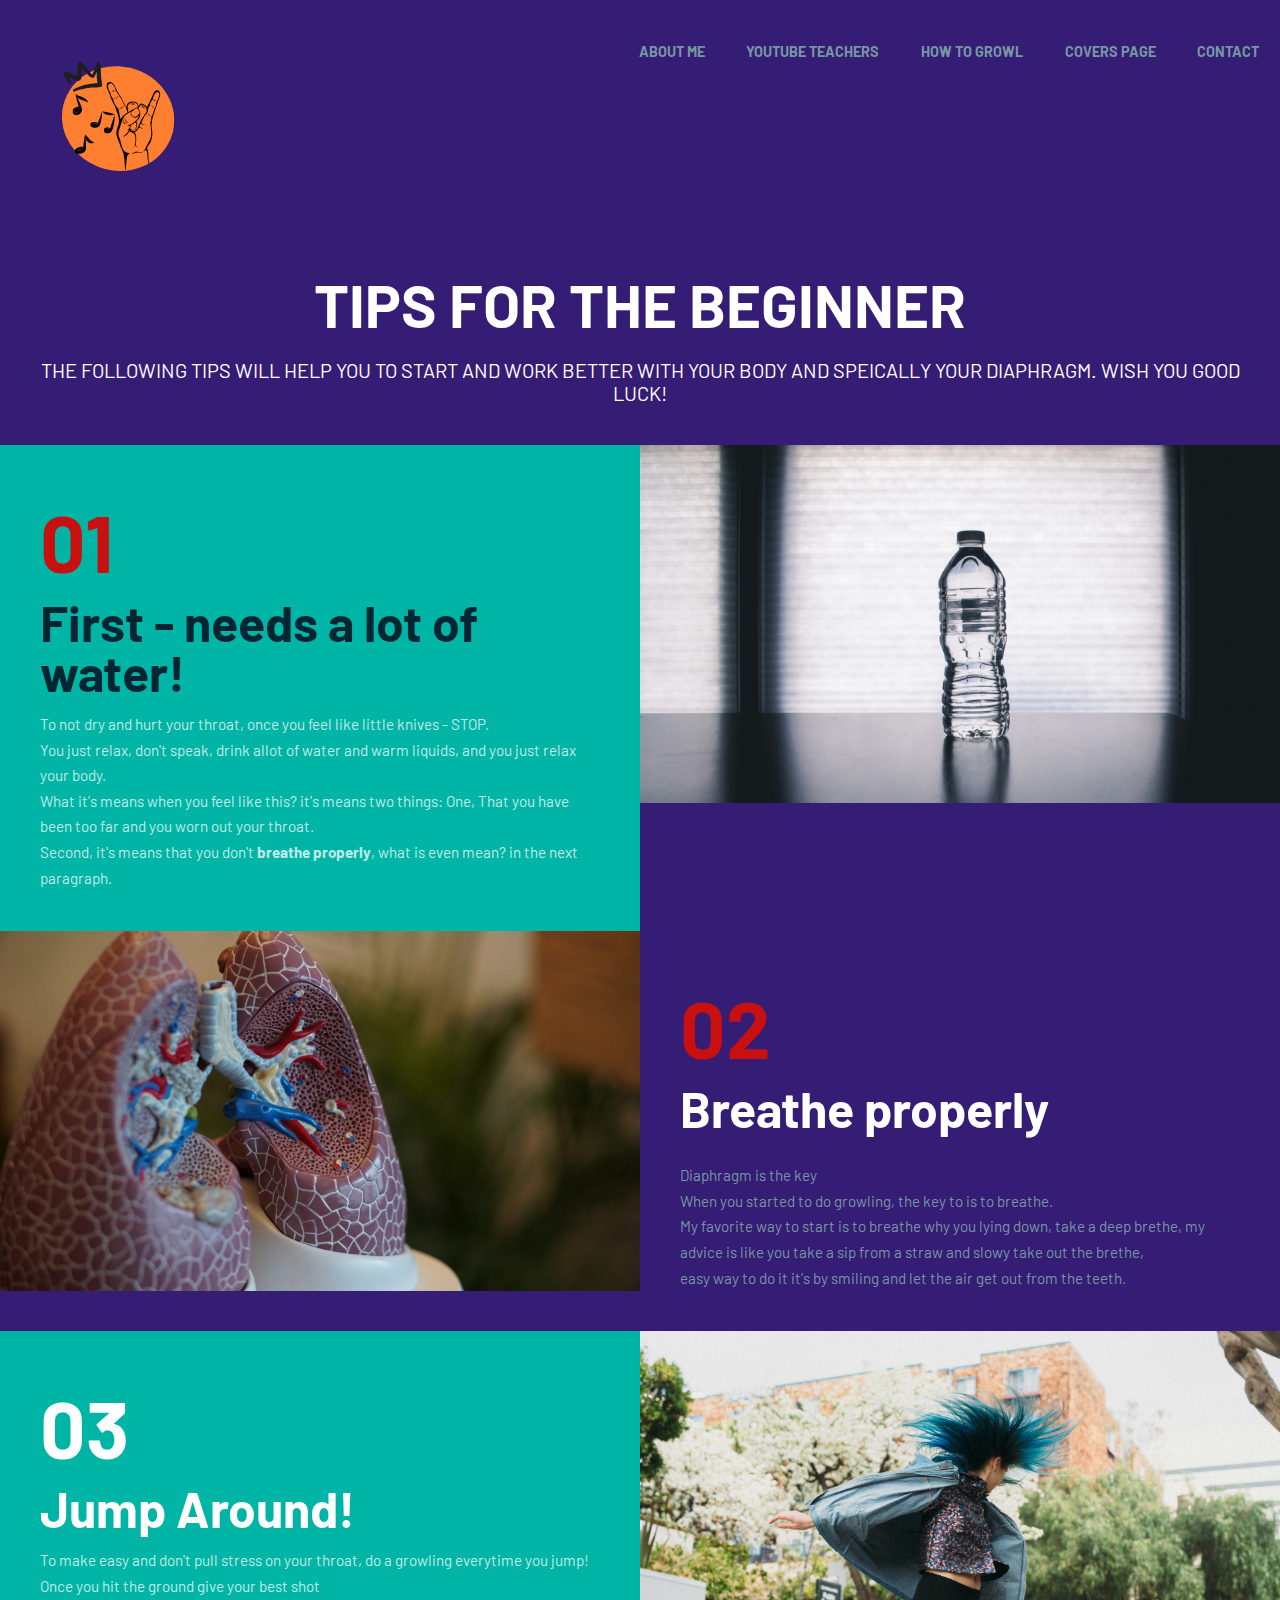
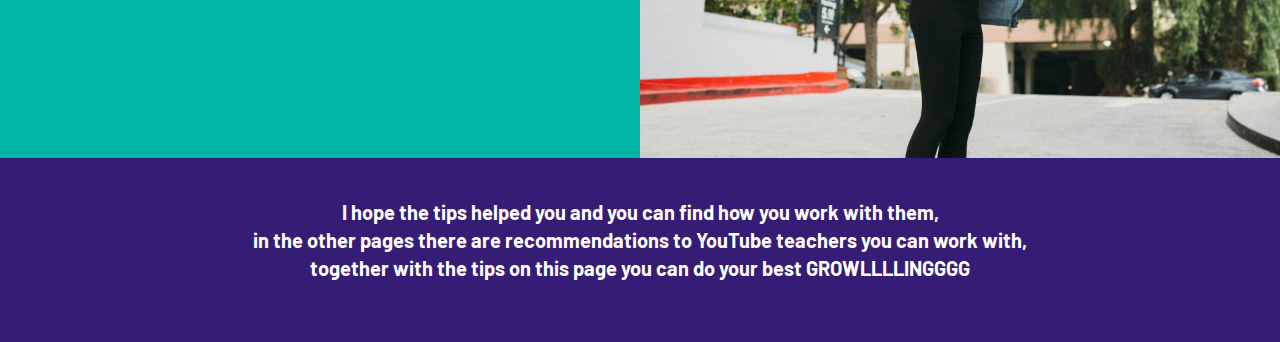
==== howtogrowl.html @ 98d6cb98 "Add files via upload" ====
<!DOCTYPE html>
<html lang="en-US">
   <head>
      <meta charset="UTF-8">
      <meta name="viewport" content="width=device-width, initial-scale=1.0" />
      <link rel="icon" type="image/x-icon" href="img/metalogo.ico">
	  <title>How to Growl</title>
      <link rel="stylesheet" href="css/components.css">
      <link rel="stylesheet" href="css/icons.css">
      <link rel="stylesheet" href="css/responsee.css">
      <link rel="stylesheet" href="owl-carousel/owl.carousel.css">
      <link rel="stylesheet" href="owl-carousel/owl.theme.css">
      <!-- CUSTOM STYLE -->      
      <link rel="stylesheet" href="css/template-style.css">
      <link href="https://fonts.googleapis.com/css?family=Barlow:100,300,400,700,800&amp;subset=latin-ext" rel="stylesheet">  
      <script type="text/javascript" src="js/jquery-1.8.3.min.js"></script>
      <script type="text/javascript" src="js/jquery-ui.min.js"></script>    
   </head>

   <!--
    You can change the color scheme of the page. Just change the class of the <body> tag. 
    You can use this class: "primary-color-white", "primary-color-red", "primary-color-orange", "primary-color-blue", "primary-color-aqua", "primary-color-dark" 
    -->
    
    <!--
    Each element is able to have its own background or text color. Just change the class of the element.  
    You can use this class: 
    "background-white", "background-red", "background-orange", "background-blue", "background-aqua", "background-primary" 
    "text-white", "text-red", "text-orange", "text-blue", "text-aqua", "text-primary"
    -->

   <body class="size-1520 primary-color-red background-dark">
      <!-- HEADER -->
      <header class="grid">
        <!-- Top Navigation -->
        <nav class="s-12 grid background-none background-primary-hightlight">
           <!-- logo -->
           <a href="index.html" class="m-12 l-3 padding-2x logo">
              <img src="img/metalogo.svg">
           </a>
           <div class="top-nav s-12 l-9"> 
              <ul class="top-ul right chevron">
                <li><a href="index.html">About Me</a></li>
                <li><a href="youtubeteacher.html">YouTube teachers</a></li>
                <li><a href="howtogrowl.html">How to growl</a></li>
                <li><a href="covers-page.html">Covers Page</a></li>
                <li><a href="contact.html">Contact</a></li>
              </ul>
           </div>
        </nav>
      </header>
      
      <!-- MAIN -->
      <main role="main">
        <!-- TOP SECTION -->
        <header class="grid">
        	<div class="s-12 padding-2x">
            <h1 class="text-strong text-white text-center center text-size-60 text-uppercase margin-bottom-20">Tips for the beginner</h1>
            <p class="text-size-20 text-white text-center center text-uppercase">The following tips will help you to start and work better with your body and speically your diaphragm. Wish you good luck!</p>
          </div>
        </header>
  
        
        <!-- SECTION 1 -->
        <section class="grid">
          <div class="m-12 l-6 padding-2x background-aqua">
            <p class="text-strong text-size-80 text-red">01</p>
            
            <h2 class="text-size-50 text-line-height-1 text-dark"><b>First - needs a lot of water!</b></h2>
            
            <p>To not dry and hurt your throat, once you feel like little knives - STOP. <br>
			You just relax, don't speak, drink allot of water and warm liquids, and you just relax your body.<br>
			What it's means when you feel like this? it's means two things: One, That you have been too far and you worn out your throat. <br>
			Second, it's means that you don't <a href="#breathe"><b>breathe properly</b></a>, what is even mean? in the next paragraph.</p>
            <p> </p>
          </div>
          
          <!-- Image-->
          <img class="m-12 l-6" src="img/water.jpg">
        </section>
        
        <!-- SECTION 2 -->
        <section class="grid">
          <!-- Image-->
          <img class="m-12 l-6" src="img/brethe.jpg">
          
          <div class="m-12 l-6 padding-2x background-dark">
            <p class="text-strong text-size-80 text-red">02</p>
            
            <h2 class="text-size-50 text-line-height-1 margin-bottom-30 text-white" id="breathe"><b>Breathe properly</b></h2>

            <p>Diaphragm is the key</p>
            <p>When you started to do growling, the key to is to breathe.<br>
			My favorite way to start is to breathe why you lying down, take a deep brethe, my advice is like you take a sip from a straw and slowy take out the brethe,<br>
			easy way to do it it's by smiling and let the air get out from the teeth.</p>
          </div>
        </section> 
        
        <!-- SECTION 3 -->
        <section class="grid">
          <div class="m-12 l-6 padding-2x background-aqua">
            <p class="text-strong text-size-80 text-white">03</p>
            
            <h2 class="text-size-50 text-line-height-1 text-white"><b>Jump Around!</b></h2>
            
           
            <p>To make easy and don't pull stress on your throat, do a growling everytime you jump! Once you hit the ground give your best shot</p>
          </div>
          
          <!-- Image-->
          <img class="m-12 l-6" src="img/jumparound.jpg">
        </section> 
		
		
		 
		<div class="s-12 padding-2x">
          
            <p class="text-size-20 text-white text-center "><b>I hope the tips helped you and you can find how you work with them, <br>
			in the other pages there are recommendations to YouTube teachers you can work with,<br> together with the tips on this page you can do your best GROWLLLLINGGGG </b> </p>
        
   
      
       
      <!-- FOOTER -->
      <footer class="grid">
        <!-- Footer - top -->
        <!-- Image-->
        <div class="s-12 l-3 m-row-3 margin-bottom background-image" style="background-image:url(img/img-04.jpg)"></div>
        
      
   </body>
</html>
---- css/components.css ----
/*
 * Components CSS - v6 - 2016-07-08
 * https://www.myresponsee.com
 * Copyright 2019, Vision Design - graphic zoo
 * Free to use under the MIT license.
*/
/* Tabs */
.tab-item {
  background: none repeat scroll 0 0 #fff;
  display: none;
  padding: 1.25rem 0;
}
.tab-item.tab-active {
  display: block;
}
.tab-content > .tab-label {
  display: none;
}
.tab-nav > .tab-label {
  float:left;
}
a.tab-label, a.tab-label:link, a.tab-label:visited, a.tab-label:hover {
  background: none repeat scroll 0 0 #262626;
  color: #fff;
  margin-right: 1px;
  padding: 0.625rem 1.25rem;
  transition: background 0.20s linear 0s;
  -o-transition: background 0.20s linear 0s;
  -ms-transition: background 0.20s linear 0s;
  -moz-transition: background 0.20s linear 0s;
  -webkit-transition: background 0.20s linear 0s;
}
a.tab-label:hover,a.tab-label.active-btn {
  background: none repeat scroll 0 0 #999;
}
.tab-label.active-btn {
  cursor: default;
}
.tab-content {
  text-align: left;
}
@media screen and (max-width:768px) {    
  .tab-nav > .tab-label {
    margin: 0.5px 0;
    width: 100%;
  }
}
/* Custom forms */
form.customform input, form.customform select, form.customform textarea, form.customform button {
 font-size:0.9rem;
 font-family:inherit;
 margin-bottom:1.25rem;
} 
form.customform input, form.customform select {height: 2.7rem;}
form.customform input, form.customform textarea, form.customform select { 
 background: none repeat scroll 0 0 #F5F5F5;
 transition: background 0.20s linear 0s;
 -o-transition: background 0.20s linear 0s;
 -ms-transition: background 0.20s linear 0s;
 -moz-transition: background 0.20s linear 0s;
 -webkit-transition: background 0.20s linear 0s;
}
form.customform input:hover, form.customform textarea:hover, form.customform select:hover, form.customform input:focus, form.customform textarea:focus, form.customform select:focus {background: none repeat scroll 0 0 #fff;}
form.customform input, form.customform textarea, form.customform select {
 background: none repeat scroll 0 0 #F5F5F5;
 border: 1px solid #E0E0E0;
 padding: 0.625rem;
 width: 100%;
}
form.customform input[type="file"] {
 border: 1px solid #E0E0E0;
 height: auto;
 max-height: 2.7rem;
 min-height: 2.7rem;
 padding: 0.4rem;
 width: 100%;
}
form.customform input[type="radio"], form.customform input[type="checkbox"] {
 margin-right: 0.625rem;
 width:auto;
 padding:0;
 height:auto;
}
form.customform option {padding: 0.625rem;}
form.customform select[multiple="multiple"] {height: auto;}
form.customform button {
 width: 100%;
 background: none repeat scroll 0 0 #152732;
 border: 0 none;
 color: #fff;
 height: 2.7rem;
 padding: 0.625rem;
 cursor:pointer;
 width: 100%;
 transition: background 0.20s linear 0s;
 -o-transition: background 0.20s linear 0s;
 -ms-transition: background 0.20s linear 0s;
 -moz-transition: background 0.20s linear 0s;
 -webkit-transition: background 0.20s linear 0s;
}
/* Tooltip */
a.tooltip-container,.tooltip-container {
  border-bottom:1px dotted;
  border-bottom-color: color;
  cursor: help;
  font-weight: 600;
}
a .tooltip-content,.tooltip-content {
  background: #152732 none repeat scroll 0 0;
  color: #fff!important;
  border-radius: 3px;
  display: none;
  font-size: 0.8rem;
  font-weight: normal;
  line-height: 1.3rem;
  margin-top: -1.25rem;
  max-width: 300px;
  padding: 0.625rem;
  position: absolute;
  z-index: 10;
}
.tooltip-content::after {
  border-left: 9px solid transparent;
  border-right: 9px solid transparent;
  border-top: 7px solid #152732;
  bottom: -5px;
  clear: both;
  content: "";
  height: 0;
  left: 50%;
  margin-left: -5px;
  position: absolute;
  width: 0;
}
a.tooltip-content.tooltip-bottom,.tooltip-content.tooltip-bottom {
  margin-top: 1.25rem;
}
.tooltip-content.tooltip-bottom::after {
  border-left: 9px solid transparent;
  border-right: 9px solid transparent;
  border-top: 0;
  border-bottom: 7px solid #152732;
  top: -5px;
}
/* Buttons */
.button,a.button,a.button:link,a.button:active,a.button:visited {
  background: #777 none repeat scroll 0 0;
  border: 0;
  color: #fff;
  cursor: pointer;
  display: inline-block;
  font-size: 0.85rem;
  padding: 0.825rem 1rem;
  text-align: center;
  transition: all 0.20s linear 0s;
  -o-transition: all 0.20s linear 0s;
  -ms-transition: all 0.20s linear 0s;
  -moz-transition: all 0.20s linear 0s;
  -webkit-transition: all 0.20s linear 0s;
}
.button.rounded-btn {
  border-radius: 4px;
}
.button.rounded-full-btn {
  border-radius: 100px;
}
.button:hover {box-shadow: 0 0 10px 100px rgba(255,255,255,0.15) inset;}
.button.secondary-btn,a.button.secondary-btn,a.button.secondary-btn:link,a.button.secondary-btn:active,a.button.secondary-btn:visited {
  background: #444 none repeat scroll 0 0;
}
.button.cancel-btn,a.button.cancel-btn,a.button.cancel-btn:link,a.button.cancel-btn:active,a.button.cancel-btn:visited {
  background: #dc003a none repeat scroll 0 0;
}
.button.submit-btn,a.button.submit-btn,a.button.submit-btn:link,a.button.submit-btn:active,a.button.submit-btn:visited {
  background: #b4bf04 none repeat scroll 0 0;
}
.button.reload-btn,a.button.reload-btn,a.button.reload-btn:link,a.button.reload-btn:active,a.button.reload-btn:visited {
  background: #ff9800 none repeat scroll 0 0;
}
.button.disabled-btn {
  cursor: not-allowed!important;
  opacity: 0.2;
}
.button i {
  background: rgba(0, 0, 0, 0.1) none repeat scroll 0 0;
  border-radius: 27px;
  color: #fff!important;
  display: inline-block;
  font-size: 0.8rem;
  height: 27px;
  line-height: 27px;
  margin-right: 5px;
  width: 27px;
  transition: all 0.20s linear 0s;
  -o-transition: all 0.20s linear 0s;
  -ms-transition: all 0.20s linear 0s;
  -moz-transition: all 0.20s linear 0s;
  -webkit-transition: all 0.20s linear 0s;
}
.button:hover > i {
  background: rgba(0, 0, 0, 0.06) none repeat scroll 0 0;
}
.grid .button {
    width: 100%;
}
---- css/icons.css ----
/* Icon font - MFG labs */
@font-face {
  font-family: 'mfg';
    src: url('../font/mfglabsiconset-webfont.eot');
    src: url('../font/mfglabsiconset-webfont.svg#mfg_labs_iconsetregular') format('svg'),
   		   url('../font/mfglabsiconset-webfont.eot?#iefix') format('embedded-opentype'),
         url('../font/mfglabsiconset-webfont.woff') format('woff'),
         url('../font/mfglabsiconset-webfont.ttf') format('truetype');
    font-weight: normal;
    font-style: normal;
}

.icon-cloud,
.icon-at,
.icon-plus,
.icon-minus,
.icon-arrow_up,
.icon-arrow_down,
.icon-arrow_right,
.icon-arrow_left,
.icon-chevron_down,
.icon-chevron_up,
.icon-chevron_right,
.icon-chevron_left,
.icon-reorder,
.icon-list,
.icon-reorder_square,
.icon-reorder_square_line,
.icon-coverflow,
.icon-coverflow_line,
.icon-pause,
.icon-play,
.icon-step_forward,
.icon-step_backward,
.icon-fast_forward,
.icon-fast_backward,
.icon-cloud_upload,
.icon-cloud_download,
.icon-data_science,
.icon-data_science_black,
.icon-globe,
.icon-globe_black,
.icon-math_ico,
.icon-math,
.icon-math_black,
.icon-paperplane_ico,
.icon-paperplane,
.icon-paperplane_black,
.icon-color_balance,
.icon-star,
.icon-star_half,
.icon-star_empty,
.icon-star_half_empty,
.icon-reload,
.icon-heart,
.icon-heart_broken,
.icon-hashtag,
.icon-reply,
.icon-retweet,
.icon-signin,
.icon-signout,
.icon-download,
.icon-upload,
.icon-placepin,
.icon-display_screen,
.icon-tablet,
.icon-smartphone,
.icon-connected_object,
.icon-lock,
.icon-unlock,
.icon-camera,
.icon-isight,
.icon-video_camera,
.icon-random,
.icon-message,
.icon-discussion,
.icon-calendar,
.icon-ringbell,
.icon-movie,
.icon-mail,
.icon-pen,
.icon-settings,
.icon-measure,
.icon-vector,
.icon-vector_pen,
.icon-mute_on,
.icon-mute_off,
.icon-home,
.icon-sheet,
.icon-arrow_big_right,
.icon-arrow_big_left,
.icon-arrow_big_down,
.icon-arrow_big_up,
.icon-dribbble_circle,
.icon-dribbble,
.icon-facebook_circle,
.icon-facebook,
.icon-git_circle_alt,
.icon-git_circle,
.icon-git,
.icon-octopus,
.icon-twitter_circle,
.icon-twitter,
.icon-google_plus_circle,
.icon-google_plus,
.icon-linked_in_circle,
.icon-linked_in,
.icon-instagram,
.icon-instagram_circle,
.icon-mfg_icon,
.icon-xing,
.icon-xing_circle,
.icon-mfg_icon_circle,
.icon-user,
.icon-user_male,
.icon-user_female,
.icon-users,
.icon-file_open,
.icon-file_close,
.icon-file_alt,
.icon-file_close_alt,
.icon-attachment,
.icon-check,
.icon-cross_mark,
.icon-cancel_circle,
.icon-check_circle,
.icon-magnifying,
.icon-inbox,
.icon-clock,
.icon-stopwatch,
.icon-hourglass,
.icon-trophy,
.icon-unlock_alt,
.icon-lock_alt,
.icon-arrow_doubled_right,
.icon-arrow_doubled_left,
.icon-arrow_doubled_down,
.icon-arrow_doubled_up,
.icon-link,
.icon-warning,
.icon-warning_alt,
.icon-magnifying_plus,
.icon-magnifying_minus,
.icon-white_question,
.icon-black_question,
.icon-stop,
.icon-share,
.icon-eye,
.icon-trash_can,
.icon-hard_drive,
.icon-information_black,
.icon-information_white,
.icon-printer,
.icon-letter,
.icon-soundcloud,
.icon-soundcloud_circle,
.icon-anchor,
.icon-female_sign,
.icon-male_sign,
.icon-joystick,
.icon-high_voltage,
.icon-fire,
.icon-newspaper,
.icon-chart,
.icon-spread,
.icon-spinner_1,
.icon-spinner_2,
.icon-chart_alt,
.icon-label,
.icon-brush,
.icon-refresh,
.icon-node,
.icon-node_2,
.icon-node_3,
.icon-link_2_nodes,
.icon-link_3_nodes,
.icon-link_loop_nodes,
.icon-node_size,
.icon-node_color,
.icon-layout_directed,
.icon-layout_radial,
.icon-layout_hierarchical,
.icon-node_link_direction,
.icon-node_link_short_path,
.icon-node_cluster,
.icon-display_graph,
.icon-node_link_weight,
.icon-more_node_links,
.icon-node_shape,
.icon-node_icon,
.icon-node_text,
.icon-node_link_text,
.icon-node_link_color,
.icon-node_link_shape,
.icon-credit_card,
.icon-disconnect,
.icon-graph,
.icon-new_user {
  font-family: 'mfg';
  font-style: normal;
  font-variant: normal;
  font-weight: normal;
  color:#e3e3e3;
  speak: none; 
  text-transform: none;
  /* Better Font Rendering =========== */
  -webkit-font-smoothing: antialiased;
  -moz-osx-font-smoothing: grayscale;
}
.icon2x {font-size: 2rem;}
.icon3x {font-size: 3rem;}

.icon-cloud:before { content: "\2601"; }
.icon-at:before { content: "\0040"; }
.icon-plus:before { content: "\002B"; }
.icon-minus:before { content: "\2212"; }
.icon-arrow_up:before { content: "\2191"; }
.icon-arrow_down:before { content: "\2193"; }
.icon-arrow_right:before { content: "\2192"; }
.icon-arrow_left:before { content: "\2190"; }
.icon-chevron_down:before { content: "\f004"; }
.icon-chevron_up:before { content: "\f005"; }
.icon-chevron_right:before { content: "\f006"; }
.icon-chevron_left:before { content: "\f007"; }
.icon-reorder:before { content: "\f008"; }
.icon-list:before { content: "\f009"; }
.icon-reorder_square:before { content: "\f00a"; }
.icon-reorder_square_line:before { content: "\f00b"; }
.icon-coverflow:before { content: "\f00c"; }
.icon-coverflow_line:before { content: "\f00d"; }
.icon-pause:before { content: "\f00e"; }
.icon-play:before { content: "\f00f"; }
.icon-step_forward:before { content: "\f010"; }
.icon-step_backward:before { content: "\f011"; }
.icon-fast_forward:before { content: "\f012"; }
.icon-fast_backward:before { content: "\f013"; }
.icon-cloud_upload:before { content: "\f014"; }
.icon-cloud_download:before { content: "\f015"; }
.icon-data_science:before { content: "\f016"; }
.icon-data_science_black:before { content: "\f017"; }
.icon-globe:before { content: "\f018"; }
.icon-globe_black:before { content: "\f019"; }
.icon-math_ico:before { content: "\f01a"; }
.icon-math:before { content: "\f01b"; }
.icon-math_black:before { content: "\f01c"; }
.icon-paperplane_ico:before { content: "\f01d"; }
.icon-paperplane:before { content: "\f01e"; }
.icon-paperplane_black:before { content: "\f01f"; }
.icon-color_balance:before { content: "\f020"; }
.icon-star:before { content: "\2605"; }
.icon-star_half:before { content: "\f022"; }
.icon-star_empty:before { content: "\2606"; }
.icon-star_half_empty:before { content: "\f024"; }
.icon-reload:before { content: "\f025"; }
.icon-heart:before { content: "\2665"; }
.icon-heart_broken:before { content: "\f028"; }
.icon-hashtag:before { content: "\f029"; }
.icon-reply:before { content: "\f02a"; }
.icon-retweet:before { content: "\f02b"; }
.icon-signin:before { content: "\f02c"; }
.icon-signout:before { content: "\f02d"; }
.icon-download:before { content: "\f02e"; }
.icon-upload:before { content: "\f02f"; }
.icon-placepin:before { content: "\f031"; }
.icon-display_screen:before { content: "\f032"; }
.icon-tablet:before { content: "\f033"; }
.icon-smartphone:before { content: "\f034"; }
.icon-connected_object:before { content: "\f035"; }
.icon-lock:before { content: "\F512"; }
.icon-unlock:before { content: "\F513"; }
.icon-camera:before { content: "\F4F7"; }
.icon-isight:before { content: "\f039"; }
.icon-video_camera:before { content: "\f03a"; }
.icon-random:before { content: "\f03b"; }
.icon-message:before { content: "\F4AC"; }
.icon-discussion:before { content: "\f03d"; }
.icon-calendar:before { content: "\F4C5"; }
.icon-ringbell:before { content: "\f03f"; }
.icon-movie:before { content: "\f040"; }
.icon-mail:before { content: "\2709"; }
.icon-pen:before { content: "\270F"; }
.icon-settings:before { content: "\9881"; }
.icon-measure:before { content: "\f044"; }
.icon-vector:before { content: "\f045"; }
.icon-vector_pen:before { content: "\2712"; }
.icon-mute_on:before { content: "\f047"; }
.icon-mute_off:before { content: "\f048"; }
.icon-home:before { content: "\2302"; }
.icon-sheet:before { content: "\f04a"; }
.icon-arrow_big_right:before { content: "\21C9"; }
.icon-arrow_big_left:before { content: "\21C7"; }
.icon-arrow_big_down:before { content: "\21CA"; }
.icon-arrow_big_up:before { content: "\21C8"; }
.icon-dribbble_circle:before { content: "\f04f"; }
.icon-dribbble:before { content: "\f050"; }
.icon-facebook_circle:before { content: "\f051"; }
.icon-facebook:before { content: "\f052"; }
.icon-git_circle_alt:before { content: "\f053"; }
.icon-git_circle:before { content: "\f054"; }
.icon-git:before { content: "\f055"; }
.icon-octopus:before { content: "\f056"; }
.icon-twitter_circle:before { content: "\f057"; }
.icon-twitter:before { content: "\f058"; }
.icon-google_plus_circle:before { content: "\f059"; }
.icon-google_plus:before { content: "\f05a"; }
.icon-linked_in_circle:before { content: "\f05b"; }
.icon-linked_in:before { content: "\f05c"; }
.icon-instagram:before { content: "\f05d"; }
.icon-instagram_circle:before { content: "\f05e"; }
.icon-mfg_icon:before { content: "\f05f"; }
.icon-xing:before { content: "\F532"; }
.icon-xing_circle:before { content: "\F533"; }
.icon-mfg_icon_circle:before { content: "\f060"; }
.icon-user:before { content: "\f061"; }
.icon-user_male:before { content: "\f062"; }
.icon-user_female:before { content: "\f063"; }
.icon-users:before { content: "\f064"; }
.icon-file_open:before { content: "\F4C2"; }
.icon-file_close:before { content: "\f067"; }
.icon-file_alt:before { content: "\f068"; }
.icon-file_close_alt:before { content: "\f069"; }
.icon-attachment:before { content: "\f06a"; }
.icon-check:before { content: "\2713"; }
.icon-cross_mark:before { content: "\274C"; }
.icon-cancel_circle:before { content: "\F06E"; }
.icon-check_circle:before { content: "\f06d"; }
.icon-magnifying:before { content: "\F50D"; }
.icon-inbox:before { content: "\f070"; }
.icon-clock:before { content: "\23F2"; }
.icon-stopwatch:before { content: "\23F1"; }
.icon-hourglass:before { content: "\231B"; }
.icon-trophy:before { content: "\f074"; }
.icon-unlock_alt:before { content: "\F075"; }
.icon-lock_alt:before { content: "\F510"; }
.icon-arrow_doubled_right:before { content: "\21D2"; }
.icon-arrow_doubled_left:before { content: "\21D0"; }
.icon-arrow_doubled_down:before { content: "\21D3"; }
.icon-arrow_doubled_up:before { content: "\21D1"; }
.icon-link:before { content: "\f07B"; }
.icon-warning:before { content: "\2757"; }
.icon-warning_alt:before { content: "\2755"; }
.icon-magnifying_plus:before { content: "\f07E"; }
.icon-magnifying_minus:before { content: "\f07F"; }
.icon-white_question:before { content: "\2754"; }
.icon-black_question:before { content: "\2753"; }
.icon-stop:before { content: "\f080"; }
.icon-share:before { content: "\f081"; }
.icon-eye:before { content: "\f082"; }
.icon-trash_can:before { content: "\f083"; }
.icon-hard_drive:before { content: "\f084"; }
.icon-information_black:before { content: "\f085"; }
.icon-information_white:before { content: "\f086"; }
.icon-printer:before { content: "\f087"; }
.icon-letter:before { content: "\f088"; }
.icon-soundcloud:before { content: "\f089"; }
.icon-soundcloud_circle:before { content: "\f08A"; }
.icon-anchor:before { content: "\2693"; }
.icon-female_sign:before { content: "\2640"; }
.icon-male_sign:before { content: "\2642"; }
.icon-joystick:before { content: "\F514"; }
.icon-high_voltage:before { content: "\26A1"; }
.icon-fire:before { content: "\F525"; }
.icon-newspaper:before { content: "\F4F0"; }
.icon-chart:before { content: "\F526"; }
.icon-spread:before { content: "\F527"; }
.icon-spinner_1:before { content: "\F528"; }
.icon-spinner_2:before { content: "\F529"; }
.icon-chart_alt:before { content: "\F530"; }
.icon-label:before { content: "\F531"; }
.icon-brush:before { content: "\E000"; }
.icon-refresh:before { content: "\E001"; }
.icon-node:before { content: "\E002"; }
.icon-node_2:before { content: "\E003"; }
.icon-node_3:before { content: "\E004"; }
.icon-link_2_nodes:before { content: "\E005"; }
.icon-link_3_nodes:before { content: "\E006"; }
.icon-link_loop_nodes:before { content: "\E007"; }
.icon-node_size:before { content: "\E008"; }
.icon-node_color:before { content: "\E009"; }
.icon-layout_directed:before { content: "\E010"; }
.icon-layout_radial:before { content: "\E011"; }
.icon-layout_hierarchical:before { content: "\E012"; }
.icon-node_link_direction:before { content: "\E013"; }
.icon-node_link_short_path:before { content: "\E014"; }
.icon-node_cluster:before { content: "\E015"; }
.icon-display_graph:before { content: "\E016"; }
.icon-node_link_weight:before { content: "\E017"; }
.icon-more_node_links:before { content: "\E018"; }
.icon-node_shape:before { content: "\E00A"; }
.icon-node_icon:before { content: "\E00B"; }
.icon-node_text:before { content: "\E00C"; }
.icon-node_link_text:before { content: "\E00D"; }
.icon-node_link_color:before { content: "\E00E"; }
.icon-node_link_shape:before { content: "\E00F"; }
.icon-credit_card:before { content: "\F4B3"; }
.icon-disconnect:before { content: "\F534"; }
.icon-graph:before { content: "\F535"; }
.icon-new_user:before { content: "\F536"; }


/* Icon font - Simple Line Icons */
@font-face {
  font-family: 'sli';
  src: url('../font/Simple-Line-Icons.eot?v=2.2.2');
  src: url('../font/Simple-Line-Icons.eot?v=2.2.2#iefix') format('embedded-opentype'), url('../font/Simple-Line-Icons.ttf?v=2.2.2') format('truetype'), url('../font/Simple-Line-Icons.woff2?v=2.2.2') format('woff2'), url('../font/Simple-Line-Icons.woff?v=2.2.2') format('woff'), url('../font/Simple-Line-Icons.svg?v=2.2.2#simple-line-icons') format('svg');
  font-weight: normal;
  font-style: normal;
}

.icon-sli-user,
.icon-sli-people,
.icon-sli-user-female,
.icon-sli-user-follow,
.icon-sli-user-following,
.icon-sli-user-unfollow,
.icon-sli-login,
.icon-sli-logout,
.icon-sli-emotsmile,
.icon-sli-phone,
.icon-sli-call-end,
.icon-sli-call-in,
.icon-sli-call-out,
.icon-sli-map,
.icon-sli-location-pin,
.icon-sli-direction,
.icon-sli-directions,
.icon-sli-compass,
.icon-sli-layers,
.icon-sli-menu,
.icon-sli-list,
.icon-sli-options-vertical,
.icon-sli-options,
.icon-sli-arrow-down,
.icon-sli-arrow-left,
.icon-sli-arrow-right,
.icon-sli-arrow-up,
.icon-sli-arrow-up-circle,
.icon-sli-arrow-left-circle,
.icon-sli-arrow-right-circle,
.icon-sli-arrow-down-circle,
.icon-sli-check,
.icon-sli-clock,
.icon-sli-plus,
.icon-sli-minus,
.icon-sli-close,
.icon-sli-organization,
.icon-sli-trophy,
.icon-sli-screen-smartphone,
.icon-sli-screen-desktop,
.icon-sli-plane,
.icon-sli-notebook,
.icon-sli-mustache,
.icon-sli-mouse,
.icon-sli-magnet,
.icon-sli-energy,
.icon-sli-disc,
.icon-sli-cursor,
.icon-sli-cursor-move,
.icon-sli-crop,
.icon-sli-chemistry,
.icon-sli-speedometer,
.icon-sli-shield,
.icon-sli-screen-tablet,
.icon-sli-magic-wand,
.icon-sli-hourglass,
.icon-sli-graduation,
.icon-sli-ghost,
.icon-sli-game-controller,
.icon-sli-fire,
.icon-sli-eyeglass,
.icon-sli-envelope-open,
.icon-sli-envelope-letter,
.icon-sli-bell,
.icon-sli-badge,
.icon-sli-anchor,
.icon-sli-wallet,
.icon-sli-vector,
.icon-sli-speech,
.icon-sli-puzzle,
.icon-sli-printer,
.icon-sli-present,
.icon-sli-playlist,
.icon-sli-pin,
.icon-sli-picture,
.icon-sli-handbag,
.icon-sli-globe-alt,
.icon-sli-globe,
.icon-sli-folder-alt,
.icon-sli-folder,
.icon-sli-film,
.icon-sli-feed,
.icon-sli-drop,
.icon-sli-drawer,
.icon-sli-docs,
.icon-sli-doc,
.icon-sli-diamond,
.icon-sli-cup,
.icon-sli-calculator,
.icon-sli-bubbles,
.icon-sli-briefcase,
.icon-sli-book-open,
.icon-sli-basket-loaded,
.icon-sli-basket,
.icon-sli-bag,
.icon-sli-action-undo,
.icon-sli-action-redo,
.icon-sli-wrench,
.icon-sli-umbrella,
.icon-sli-trash,
.icon-sli-tag,
.icon-sli-support,
.icon-sli-frame,
.icon-sli-size-fullscreen,
.icon-sli-size-actual,
.icon-sli-shuffle,
.icon-sli-share-alt,
.icon-sli-share,
.icon-sli-rocket,
.icon-sli-question,
.icon-sli-pie-chart,
.icon-sli-pencil,
.icon-sli-note,
.icon-sli-loop,
.icon-sli-home,
.icon-sli-grid,
.icon-sli-graph,
.icon-sli-microphone,
.icon-sli-music-tone-alt,
.icon-sli-music-tone,
.icon-sli-earphones-alt,
.icon-sli-earphones,
.icon-sli-equalizer,
.icon-sli-like,
.icon-sli-dislike,
.icon-sli-control-start,
.icon-sli-control-rewind,
.icon-sli-control-play,
.icon-sli-control-pause,
.icon-sli-control-forward,
.icon-sli-control-end,
.icon-sli-volume-1,
.icon-sli-volume-2,
.icon-sli-volume-off,
.icon-sli-calendar,
.icon-sli-bulb,
.icon-sli-chart,
.icon-sli-ban,
.icon-sli-bubble,
.icon-sli-camrecorder,
.icon-sli-camera,
.icon-sli-cloud-download,
.icon-sli-cloud-upload,
.icon-sli-envelope,
.icon-sli-eye,
.icon-sli-flag,
.icon-sli-heart,
.icon-sli-info,
.icon-sli-key,
.icon-sli-link,
.icon-sli-lock,
.icon-sli-lock-open,
.icon-sli-magnifier,
.icon-sli-magnifier-add,
.icon-sli-magnifier-remove,
.icon-sli-paper-clip,
.icon-sli-paper-plane,
.icon-sli-power,
.icon-sli-refresh,
.icon-sli-reload,
.icon-sli-settings,
.icon-sli-star,
.icon-sli-symbol-female,
.icon-sli-symbol-male,
.icon-sli-target,
.icon-sli-credit-card,
.icon-sli-paypal,
.icon-sli-social-tumblr,
.icon-sli-social-twitter,
.icon-sli-social-facebook,
.icon-sli-social-instagram,
.icon-sli-social-linkedin,
.icon-sli-social-pinterest,
.icon-sli-social-github,
.icon-sli-social-google,
.icon-sli-social-reddit,
.icon-sli-social-skype,
.icon-sli-social-dribbble,
.icon-sli-social-behance,
.icon-sli-social-foursqare,
.icon-sli-social-soundcloud,
.icon-sli-social-spotify,
.icon-sli-social-stumbleupon,
.icon-sli-social-youtube,
.icon-sli-social-dropbox {
  font-family: 'sli';
  font-style: normal;  
  font-variant: normal;
  font-weight: normal;
  color:#e3e3e3;
  speak: none;
  text-transform: none;
  /* Better Font Rendering =========== */
  -webkit-font-smoothing: antialiased;
  -moz-osx-font-smoothing: grayscale;
}
.icon-sli-user:before { content: "\e005"; }
.icon-sli-people:before { content: "\e001"; }
.icon-sli-user-female:before { content: "\e000"; }
.icon-sli-user-follow:before { content: "\e002"; }
.icon-sli-user-following:before { content: "\e003"; }
.icon-sli-user-unfollow:before { content: "\e004"; }
.icon-sli-login:before { content: "\e066"; }
.icon-sli-logout:before { content: "\e065"; }
.icon-sli-emotsmile:before { content: "\e021"; }
.icon-sli-phone:before { content: "\e600"; }
.icon-sli-call-end:before { content: "\e048"; }
.icon-sli-call-in:before { content: "\e047"; }
.icon-sli-call-out:before { content: "\e046"; }
.icon-sli-map:before { content: "\e033"; }
.icon-sli-location-pin:before { content: "\e096"; }
.icon-sli-direction:before { content: "\e042"; }
.icon-sli-directions:before { content: "\e041"; }
.icon-sli-compass:before { content: "\e045"; }
.icon-sli-layers:before { content: "\e034"; }
.icon-sli-menu:before { content: "\e601"; }
.icon-sli-list:before { content: "\e067"; }
.icon-sli-options-vertical:before { content: "\e602"; }
.icon-sli-options:before { content: "\e603"; }
.icon-sli-arrow-down:before { content: "\e604"; }
.icon-sli-arrow-left:before { content: "\e605"; }
.icon-sli-arrow-right:before { content: "\e606"; }
.icon-sli-arrow-up:before { content: "\e607"; }
.icon-sli-arrow-up-circle:before { content: "\e078"; }
.icon-sli-arrow-left-circle:before { content: "\e07a"; }
.icon-sli-arrow-right-circle:before { content: "\e079"; }
.icon-sli-arrow-down-circle:before { content: "\e07b"; }
.icon-sli-check:before { content: "\e080"; }
.icon-sli-clock:before { content: "\e081"; }
.icon-sli-plus:before { content: "\e095"; }
.icon-sli-minus:before { content: "\e615"; }
.icon-sli-close:before { content: "\e082"; }
.icon-sli-organization:before { content: "\e616"; }

.icon-sli-trophy:before { content: "\e006"; }
.icon-sli-screen-smartphone:before { content: "\e010"; }
.icon-sli-screen-desktop:before { content: "\e011"; }
.icon-sli-plane:before { content: "\e012"; }
.icon-sli-notebook:before { content: "\e013"; }
.icon-sli-mustache:before { content: "\e014"; }
.icon-sli-mouse:before { content: "\e015"; }
.icon-sli-magnet:before { content: "\e016"; }
.icon-sli-energy:before { content: "\e020"; }
.icon-sli-disc:before { content: "\e022"; }
.icon-sli-cursor:before { content: "\e06e"; }
.icon-sli-cursor-move:before { content: "\e023"; }
.icon-sli-crop:before { content: "\e024"; }
.icon-sli-chemistry:before { content: "\e026"; }
.icon-sli-speedometer:before { content: "\e007"; }
.icon-sli-shield:before { content: "\e00e"; }
.icon-sli-screen-tablet:before { content: "\e00f"; }
.icon-sli-magic-wand:before { content: "\e017"; }
.icon-sli-hourglass:before { content: "\e018"; }
.icon-sli-graduation:before { content: "\e019"; }
.icon-sli-ghost:before { content: "\e01a"; }
.icon-sli-game-controller:before { content: "\e01b"; }
.icon-sli-fire:before { content: "\e01c"; }
.icon-sli-eyeglass:before { content: "\e01d"; }
.icon-sli-envelope-open:before { content: "\e01e"; }
.icon-sli-envelope-letter:before { content: "\e01f"; }
.icon-sli-bell:before { content: "\e027"; }
.icon-sli-badge:before { content: "\e028"; }
.icon-sli-anchor:before { content: "\e029"; }
.icon-sli-wallet:before { content: "\e02a"; }
.icon-sli-vector:before { content: "\e02b"; }
.icon-sli-speech:before { content: "\e02c"; }
.icon-sli-puzzle:before { content: "\e02d"; }
.icon-sli-printer:before { content: "\e02e"; }
.icon-sli-present:before { content: "\e02f"; }
.icon-sli-playlist:before { content: "\e030"; }
.icon-sli-pin:before { content: "\e031"; }
.icon-sli-picture:before { content: "\e032"; }
.icon-sli-handbag:before { content: "\e035"; }
.icon-sli-globe-alt:before { content: "\e036"; }
.icon-sli-globe:before { content: "\e037"; }
.icon-sli-folder-alt:before { content: "\e039"; }
.icon-sli-folder:before { content: "\e089"; }
.icon-sli-film:before { content: "\e03a"; }
.icon-sli-feed:before { content: "\e03b"; }
.icon-sli-drop:before { content: "\e03e"; }
.icon-sli-drawer:before { content: "\e03f"; }
.icon-sli-docs:before { content: "\e040"; }
.icon-sli-doc:before { content: "\e085"; }
.icon-sli-diamond:before { content: "\e043"; }
.icon-sli-cup:before { content: "\e044"; }
.icon-sli-calculator:before { content: "\e049"; }
.icon-sli-bubbles:before { content: "\e04a"; }
.icon-sli-briefcase:before { content: "\e04b"; }
.icon-sli-book-open:before { content: "\e04c"; }
.icon-sli-basket-loaded:before { content: "\e04d"; }
.icon-sli-basket:before { content: "\e04e"; }
.icon-sli-bag:before { content: "\e04f"; }
.icon-sli-action-undo:before { content: "\e050"; }
.icon-sli-action-redo:before { content: "\e051"; }
.icon-sli-wrench:before { content: "\e052"; }
.icon-sli-umbrella:before { content: "\e053"; }
.icon-sli-trash:before { content: "\e054"; }
.icon-sli-tag:before { content: "\e055"; }
.icon-sli-support:before { content: "\e056"; }
.icon-sli-frame:before { content: "\e038"; }
.icon-sli-size-fullscreen:before { content: "\e057"; }
.icon-sli-size-actual:before { content: "\e058"; }
.icon-sli-shuffle:before { content: "\e059"; }
.icon-sli-share-alt:before { content: "\e05a"; }
.icon-sli-share:before { content: "\e05b"; }
.icon-sli-rocket:before { content: "\e05c"; }
.icon-sli-question:before { content: "\e05d"; }
.icon-sli-pie-chart:before { content: "\e05e"; }
.icon-sli-pencil:before { content: "\e05f"; }
.icon-sli-note:before { content: "\e060"; }
.icon-sli-loop:before { content: "\e064"; }
.icon-sli-home:before { content: "\e069"; }
.icon-sli-grid:before { content: "\e06a"; }
.icon-sli-graph:before { content: "\e06b"; }
.icon-sli-microphone:before { content: "\e063"; }
.icon-sli-music-tone-alt:before { content: "\e061"; }
.icon-sli-music-tone:before { content: "\e062"; }
.icon-sli-earphones-alt:before { content: "\e03c"; }
.icon-sli-earphones:before { content: "\e03d"; }
.icon-sli-equalizer:before { content: "\e06c"; }
.icon-sli-like:before { content: "\e068"; }
.icon-sli-dislike:before { content: "\e06d"; }
.icon-sli-control-start:before { content: "\e06f"; }
.icon-sli-control-rewind:before { content: "\e070"; }
.icon-sli-control-play:before { content: "\e071"; }
.icon-sli-control-pause:before { content: "\e072"; }
.icon-sli-control-forward:before { content: "\e073"; }
.icon-sli-control-end:before { content: "\e074"; }
.icon-sli-volume-1:before { content: "\e09f"; }
.icon-sli-volume-2:before { content: "\e0a0"; }
.icon-sli-volume-off:before { content: "\e0a1"; }
.icon-sli-calendar:before { content: "\e075"; }
.icon-sli-bulb:before { content: "\e076"; }
.icon-sli-chart:before { content: "\e077"; }
.icon-sli-ban:before { content: "\e07c"; }
.icon-sli-bubble:before { content: "\e07d"; }
.icon-sli-camrecorder:before { content: "\e07e"; }
.icon-sli-camera:before { content: "\e07f"; }
.icon-sli-cloud-download:before { content: "\e083"; }
.icon-sli-cloud-upload:before { content: "\e084"; }
.icon-sli-envelope:before { content: "\e086"; }
.icon-sli-eye:before { content: "\e087"; }
.icon-sli-flag:before { content: "\e088"; }
.icon-sli-heart:before { content: "\e08a"; }
.icon-sli-info:before { content: "\e08b"; }
.icon-sli-key:before { content: "\e08c"; }
.icon-sli-link:before { content: "\e08d"; }
.icon-sli-lock:before { content: "\e08e"; }
.icon-sli-lock-open:before { content: "\e08f"; }
.icon-sli-magnifier:before { content: "\e090"; }
.icon-sli-magnifier-add:before { content: "\e091"; }
.icon-sli-magnifier-remove:before { content: "\e092"; }
.icon-sli-paper-clip:before { content: "\e093"; }
.icon-sli-paper-plane:before { content: "\e094"; }
.icon-sli-power:before { content: "\e097"; }
.icon-sli-refresh:before { content: "\e098"; }
.icon-sli-reload:before { content: "\e099"; }
.icon-sli-settings:before { content: "\e09a"; }
.icon-sli-star:before { content: "\e09b"; }
.icon-sli-symbol-female:before { content: "\e09c"; }
.icon-sli-symbol-male:before { content: "\e09d"; }
.icon-sli-target:before { content: "\e09e"; }
.icon-sli-credit-card:before { content: "\e025"; }
.icon-sli-paypal:before { content: "\e608"; }
.icon-sli-social-tumblr:before { content: "\e00a"; }
.icon-sli-social-twitter:before { content: "\e009"; }
.icon-sli-social-facebook:before { content: "\e00b"; }
.icon-sli-social-instagram:before { content: "\e609"; }
.icon-sli-social-linkedin:before { content: "\e60a"; }
.icon-sli-social-pinterest:before { content: "\e60b"; }
.icon-sli-social-github:before { content: "\e60c"; }
.icon-sli-social-google:before { content: "\e60d"; }
.icon-sli-social-reddit:before { content: "\e60e"; }
.icon-sli-social-skype:before { content: "\e60f"; }
.icon-sli-social-dribbble:before { content: "\e00d"; }
.icon-sli-social-behance:before { content: "\e610"; }
.icon-sli-social-foursqare:before { content: "\e611"; }
.icon-sli-social-soundcloud:before { content: "\e612"; }
.icon-sli-social-spotify:before { content: "\e613"; }
.icon-sli-social-stumbleupon:before { content: "\e614"; }
.icon-sli-social-youtube:before { content: "\e008"; }
.icon-sli-social-dropbox:before { content: "\e00c"; }
---- css/responsee.css ----
/*
 * Responsee CSS - v6 - 2019-06-22
 * https://www.myresponsee.com
 * Copyright 2019, Vision Design - graphic zoo
 * Free to use under the MIT license.
*/
* {  
  -webkit-box-sizing:border-box;
  -moz-box-sizing:border-box;
  box-sizing:border-box;
  margin:0;	
}
body {
  background:none repeat scroll 0 0 #eeeeee;
  font-size:16px;
  font-family:"Open Sans",Arial,sans-serif;
  color:#444;
}
h1,h2,h3,h4,h5,h6 {
  color:#152732;
  font-weight: normal;
  line-height: 1.3;
  margin:0.5rem 0;  
}
h1 {font-size:2.7rem;}
h2 {font-size:2.2rem;}  
h3 {font-size:1.8rem;}  
h4 {font-size:1.4rem;}  
h5 {font-size:1.1rem;}  
h6 {font-size:0.9rem;}    
a, a:link, a:visited, a:hover, a:active {
  text-decoration:none;
  color:#9BB800;
  transition:color 0.20s linear 0s;
  -o-transition:color 0.20s linear 0s;
  -ms-transition:color 0.20s linear 0s;
  -moz-transition:color 0.20s linear 0s;
  -webkit-transition:color 0.20s linear 0s;
}  
a:hover {color:#B6C900;}
p,li,dl,blockquote,table,kbd {
  font-size: 0.85rem;
  line-height: 1.6;
}
b,strong {font-weight:700;}
.text-center {text-align:center!important;}
.text-right {text-align:right!important;}
img {
  border:0;
  display:block;
  height:auto;
  max-width:100%;
  width:auto;
}
.owl-item img, .full-img {
  max-width:none;
  width:100%;
}
.owl-nav div {font-family:"mfg";}
.grid .owl-carousel {
  width:100% !important;
}  
table {
  background:none repeat scroll 0 0 #fff;
  border:1px solid #f0f0f0;
  border-collapse:collapse;
  border-spacing:0;
  text-align:left;
  width:100%;
}
table tr td, table tr th {padding:0.625rem;}
table tfoot, table thead,table tr:nth-of-type(2n) {background:none repeat scroll 0 0 #f0f0f0;}
th,table tr:nth-of-type(2n) td {border-right:1px solid #fff;}
td {border-right:1px solid #f0f0f0;}
.size-960 .line,.size-1140 .line,.size-1280 .line,.size-1520 .line {
  margin:0 auto;
  padding:0 0.625rem;
}
.grid {
  display:grid;
  grid-template-columns:repeat(12, 1fr);
  width:100%;
  margin:0 auto;
} 
hr {
  border: 0;
  border-top: 1px solid #e5e5e5;
  clear:both;  
  height:0; 
  margin:2.5rem auto;
}
li {padding:0;}
ul,ol {padding-left:1.25rem;}
blockquote {
  border:2px solid #f0f0f0;
  padding:1.25rem;
}
cite {
  color:#999;
  display:block;
  font-size:0.8rem;
}
cite:before {content:"— ";}
dl dt {font-weight:700;}
dl dd {margin-bottom:0.625rem;}
dl dd:last-child {margin-bottom:0;}
abbr {cursor:help;}
abbr[title] {border-bottom:1px dotted;}
kbd {
  background: #152732 none repeat scroll 0 0;
  color: #fff;
  padding: 0.125rem 0.3125rem;
}
code, kbd, pre, samp {font-family: Menlo,Monaco,Consolas,"Courier New",monospace;}
mark {
  background: #F3F8A9 none repeat scroll 0 0;
  padding: 0.125rem 0.3125rem;
}
.size-960 .line,.size-960 .grid {max-width:59.75rem;}
.size-1140 .line,.size-1140 .grid {max-width:71rem;}
.size-1280 .line,.size-1280 .grid {max-width:80rem;}
.size-1520 .line,.size-1520 .grid {max-width:95rem;}
.grid.full {
  max-width:100%!important;
  padding: 0;
}
.vertical-center {display: inline-grid!important;}
.vertical-center * {
    align-items: center;
    display: flex!important;
}
.text-center .vertical-center * {justify-content: center;}

.size-960.align-content-left .line,.size-1140.align-content-left .line,.size-1280.align-content-left .line,.size-1520.align-content-left .line {margin-left:0;}
form {line-height:1.4;}
nav {
  display:block;
  width:100%;
  background:#152732;
}
.line::after, nav::after, .center::after, .box::after, .margin::after, .margin2x::after, .grid.full::after {
  clear:both;
  content: ".";
  display:block;
  height:0;
  line-height:0;
  overflow:hidden;
  visibility:hidden;
}
.grid.margin::after, .grid.margin2x::after {
  content: "";
  display:none;
}
.nav-text:after,.nav-text:before,.nav-text span {
  background-color:#fff;
  border-radius:3px;
  content:'';
  display:block;
  height:3px;
  margin:6px auto;
  width: 30px;
  transition:all 0.2s ease-in-out;
  -moz-transition:all 0.2s ease-in-out;
  -webkit-transition:all 0.2s ease-in-out;
}
.show-menu .nav-text:before {
  transform:translateY(9px) rotate(135deg);
  -moz-transform:translateY(9px) rotate(135deg);
  -webkit-transform:translateY(9px) rotate(135deg);
}
.show-menu .nav-text:after {
  transform:translateY(-9px) rotate(-135deg);
  -moz-transform:translateY(-9px) rotate(-135deg);
  -webkit-transform:translateY(-9px) rotate(-135deg);
}
.show-menu .nav-text span {
  transform:scale(0);
  -moz-transform:scale(0);
  -webkit-transform:scale(0);  
}
.top-nav ul {padding:0;}
.top-nav ul ul {
  position:absolute;
  background:#152732;
}
.top-nav li {
  float:left;
  list-style:none outside none;
  cursor:pointer;
}
.top-nav li a {
  color:#fff; 
  display:block;
  font-size:1rem;
  padding:1.25rem; 
}
.top-nav li ul li a {
  background:none repeat scroll 0 0 #152732;
  min-width:100%;
  padding:0.625rem;
}
.top-nav li a:hover, .aside-nav li a:hover {background:#2b4c61;}
.top-nav li ul {display:none;}
.top-nav li ul li,.top-nav li ul li ul li {
  float:none;
  list-style:none outside none;
  min-width:100%;
  padding:0;
}
.count-number {
  background: rgba(153, 153, 153, 0.25) none repeat scroll 0 0;
  border-radius: 10rem;
  color: #fff;
  display: inline-block;
  font-size: 0.7rem;
  height: 1.3rem;
  line-height: 1.3rem; 
  margin: 0 0 -0.3125rem 0.3125rem;
  text-align: center;
  width: 1.3rem;
}
ul.chevron .count-number {display:none;}
ul.chevron .submenu > a:after, ul.chevron .sub-submenu > a:after,ul.chevron .aside-submenu > a:after, ul.chevron .aside-sub-submenu > a:after {
  content:"\f004";
  display:inline-block;
  font-family:"mfg";
  font-size:0.7rem;
  margin:0 0.625rem;
}
.top-nav .active-item a {background:#2b4c61;}
.aside-nav > ul > li.active-item > a:link,.aside-nav > ul > li.active-item > a:visited {
  background:#2b4c61;
  color:#fff;
}
@media screen and (min-width:769px) {
  .aside-nav .count-number {
	  margin-left:-1.25rem;	
	  float:right;	
  }
  .top-nav li:hover > ul {
	  display:block;
	  z-index:10;
  }  
  .top-nav li:hover > ul ul {
    left:100%;
    margin:-2.5rem 0;
    width:100%;
  } 
}
.nav-text,.aside-nav-text {display:none;}
.aside-nav a,.aside-nav a:link,.aside-nav a:visited,.aside-nav li > ul,.top-nav a,.top-nav a:link,.top-nav a:visited {
  transition:background 0.20s linear 0s;
  -o-transition:background 0.20s linear 0s;
  -ms-transition:background 0.20s linear 0s;
  -moz-transition:background 0.20s linear 0s;
  -webkit-transition:background 0.20s linear 0s;
}
.aside-nav ul {
  background:#e8e8e8; 
  padding:0;
}
.aside-nav li {
  list-style:none outside none;
  cursor:pointer;
}
.aside-nav li a,.aside-nav li a:link,.aside-nav li a:visited {
  color:#444;
  display:block;
  font-size:1rem;
  padding:1.25rem;
}
.aside-nav > ul > li:last-child a {border-bottom:0 none;}
.aside-nav li > ul {
  height:0;
  display:block;
  position:relative;
  background:#f4f4f4;
  border-left:solid 1px #f2f2f2;
  border-right:solid 1px #f2f2f2;
  overflow:hidden;
}
.aside-nav li ul ul {
  border:0;
  background:#fff;
}
.aside-nav ul ul a {padding:0.625rem 1.25rem;}
.aside-nav li a:link, .aside-nav li a:visited {color:#333;}
.aside-nav li li a:hover, .aside-nav li li.active-item > a, .aside-nav li li.aside-sub-submenu li a:hover {
  color:#fff;
  background:#2b4c61;
}
.aside-nav > ul > li > a:hover {color:#fff;}
.aside-nav li li a:link, .aside-nav li li a:visited {background:none;}
.aside-nav .show-aside-ul, .aside-nav .active-aside-item {height:auto;} 
nav.breadcrumb-nav {
  background:#fff;
  margin:0.625rem 0;
}
nav.breadcrumb-nav ul {
  list-style:none;
  padding:0;
}
nav.breadcrumb-nav ul li {float:left;}
nav.breadcrumb-nav ul li a:hover {text-decoration:underline;}
.breadcrumb-nav i {color:#B6C900;}
nav.breadcrumb-nav ul li:after {
  content:"/";
  margin:0 9px;
  color:#c8c7c7;
}
nav.breadcrumb-nav ul li:last-child:after {content:"";}
.slide-content, .slide-nav {
  transition:all 0.10s linear 0s;
  -o-transition:all 0.10s linear 0s;
  -ms-transition:all 0.10s linear 0s;
  -moz-transition:all 0.10s linear 0s;
  -webkit-transition:all 0.10s linear 0s;
}
.slide-content {
  float:left;
  width:calc(100% - 60px);  
}
.aside-nav.slide-nav {
  background:#1c3849;
  bottom:0; 
  right:0;
  top:0;
  margin-right:-180px;     
  overflow-y:auto;
  padding-top:0.625rem;
  position:fixed;
  width:240px;
  z-index:2;
}
.aside-nav.slide-nav > ul {
  background:#1c3849;
  opacity:0;
  transition:all 0.20s linear 0s;
  -o-transition:all 0.20s linear 0s;
  -ms-transition:all 0.20s linear 0s;
  -moz-transition:all 0.20s linear 0s;
  -webkit-transition:all 0.20s linear 0s;
}
.aside-nav.slide-nav li a, .aside-nav.slide-nav li a:link, .aside-nav.slide-nav li a:visited {
  color:#fff;
  display:block;
  font-size:0.9rem;
  padding:0.625rem 1.25rem;
  border-bottom:0;
}
.aside-nav.slide-nav li a:hover {
  background:#152732!important;
  color:#fff!important;
}
.aside-nav.slide-nav li > ul {
  background:#2b4c61;
  border-left:0;
  border-right:0;
}
.aside-nav.slide-nav li > ul ul {
  background:#456274;
  border-left:0;
  border-right:0;
}
.slide-nav-button {
  background:#152732;
  cursor:pointer;
  position:fixed;
  top:0;
  right:0;
  bottom:0;
  width:60px;
  z-index:3;
}
.active-slide-nav .slide-content {margin-left:-240px;}
.active-slide-nav .slide-nav {margin-right:60px;}
.slide-to-left .slide-content {float:right;}
.slide-to-left .slide-nav {
  left:0;
  margin-right:0; 
  margin-left:-180px;    
}
.slide-to-left .slide-nav-button {left:0;}
.slide-to-left.active-slide-nav .slide-content {
  margin-right:-240px;
  margin-left:0;
}
.slide-to-left.active-slide-nav .slide-nav {
  margin-right:0;
  margin-left:60px;
}
.active-slide-nav .slide-nav ul {opacity:1;}
.nav-icon {
  padding:0.9rem;
  width:100%;
}
.nav-icon:after,.nav-icon:before,.nav-icon div {
  background-color:#fff;
  border-radius:3px;
  content:"";
  display:block;
  height:3px;
  margin:6px 0;
  transition:all 0.2s ease-in-out;
  -moz-transition:all 0.2s ease-in-out;
  -webkit-transition:all 0.2s ease-in-out;
}
.active-slide-nav .nav-icon:before {
  transform:translateY(9px) rotate(135deg);
  -moz-transform:translateY(9px) rotate(135deg);
  -webkit-transform:translateY(9px) rotate(135deg);
}
.active-slide-nav .nav-icon:after {
  transform:translateY(-9px) rotate(-135deg);
  -moz-transform:translateY(-9px) rotate(-135deg);
  -webkit-transform:translateY(-9px) rotate(-135deg);
}
.active-slide-nav .nav-icon div {
  transform:scale(0);
  -moz-transform:scale(0);
  -webkit-transform:scale(0);  
}
.active-slide-nav {overflow-x:hidden;} 
.padding {
  display:list-item;
  list-style:none outside none;
  padding:0.625rem;
}
.margin,.margin2x {display: block;}
.margin {margin:0 -0.625rem;}
.margin2x {margin:0 -1.25rem;}
.grid.margin {
  display: grid;
  grid-column-gap:20px;
  margin:0 auto;	
}
.grid.margin2x {
  display: grid;
  grid-column-gap:40px;
  margin:0 auto;	
}
.line {clear:left;}
.line .line {padding:0;}
.hide-xxl {display:none!important;}
.box {
  background:none repeat scroll 0 0 #fff;
  display:block;
  padding:1.25rem;
  width:100%;
}
.margin-bottom {margin-bottom:1.25rem!important;}
.margin-bottom2x {margin-bottom:2.5rem!important;}
.s-1,.s-2,.s-five,.s-3,.s-4,.s-5,.s-6,.s-7,.s-8,.s-9,.s-10,.s-11,.s-12,.m-1,.m-2,.m-five,.m-3,.m-4,.m-5,.m-6,.m-7,.m-8,.m-9,.m-10,.m-11,.m-12,.l-1,.l-2,.l-five,.l-3,.l-4,.l-5,.l-6,.l-7,.l-8,.l-9,.l-10,.l-11,.l-12,.xl-1,.xl-2,.xl-five,.xl-3,.xl-4,.xl-5,.xl-6,.xl-7,.xl-8,.xl-9,.xl-10,.xl-11,.xl-12,.xxl-1,.xxl-2,.xxl-five,.xxl-3,.xxl-4,.xxl-5,.xxl-6,.xxl-7,.xxl-8,.xxl-9,.xxl-10,.xxl-11,.xxl-12 {
  float:left;
  position:static;
}
.xxl-offset-1 {margin-left:8.3333%;}
.xxl-offset-2 {margin-left:16.6666%;}
.xxl-offset-five {margin-left:20%;}
.xxl-offset-3 {margin-left:25%;}
.xxl-offset-4 {margin-left:33.3333%;}
.xxl-offset-5 {margin-left:41.6666%;}
.xxl-offset-6 {margin-left:50%;}
.xxl-offset-7 {margin-left:58.3333%;}
.xxl-offset-8 {margin-left:66.6666%;}
.xxl-offset-9 {margin-left:75%;}
.xxl-offset-10 {margin-left:83.3333%;}
.xxl-offset-11 {margin-left:91.6666%;}
.xxl-offset-12 {margin-left:100%;}
.xxl-order-1 {order:-1;}
.xxl-order-2 {order:2;}
.xxl-order-3 {order:3;}
.xxl-order-4 {order:4;}
.xxl-order-5 {order:5;}
.xxl-order-6 {order:6;}
.xxl-order-7 {order:7;}
.xxl-order-8 {order:8;}
.xxl-order-9 {order:9;}
.xxl-order-10 {order:10;}
.xxl-order-11 {order:11;}
.xxl-order-12 {order:12;} 
.xxl-order-last {order:99999999;} 
.line .margin > .s-1,.line .margin > .s-2,.line .margin > .s-five,.line .margin > .s-3,.line .margin > .s-4,.line .margin > .s-5,.line .margin > .s-6,.line .margin > .s-7,.line .margin > .s-8,.line .margin > .s-9,.line .margin > .s-10,.line .margin > .s-11,.line .margin > .s-12,
.line .margin > .m-1,.line .margin > .m-2,.line .margin > .m-five,.line .margin > .m-3,.line .margin > .m-4,.line .margin > .m-5,.line .margin > .m-6,.line .margin > .m-7,.line .margin > .m-8,.line .margin > .m-9,.line .margin > .m-10,.line .margin > .m-11,.line .margin > .m-12,
.line .margin > .l-1,.line .margin > .l-2,.line .margin > .l-five,.line .margin > .l-3,.line .margin > .l-4,.line .margin > .l-5,.line .margin > .l-6,.line .margin > .l-7,.line .margin > .l-8,.line .margin > .l-9,.line .margin > .l-10,.line .margin > .l-11,.line .margin > .l-12,
.line .margin > .xl-1,.line .margin > .xl-2,.line .margin > .xl-five,.line .margin > .xl-3,.line .margin > .xl-4,.line .margin > .xl-5,.line .margin > .xl-6,.line .margin > .xl-7,.line .margin > .xl-8,.line .margin > .xl-9,.line .margin > .xl-10,.line .margin > .xl-11,.line .margin > .xl-12,
.line .margin > .xxl-1,.line .margin > .xxl-2,.line .margin > .xxl-five,.line .margin > .xxl-3,.line .margin > .xxl-4,.line .margin > .xxl-5,.line .margin > .xxl-6,.line .margin > .xxl-7,.line .margin > .xxl-8,.line .margin > .xxl-9,.line .margin > .xxl-10,.line .margin > .xxl-11,.line .margin > .xxl-12 {padding:0 0.625rem;}
.line .margin2x > .s-1,.line .margin2x > .s-2,.line .margin2x > .s-five,.line .margin2x > .s-3,.line .margin2x > .s-4,.line .margin2x > .s-5,.line .margin2x > .s-6,.line .margin2x > .s-7,.line .margin2x > .s-8,.line .margin2x > .s-9,.line .margin2x > .s-10,.line .margin2x > .s-11,.line .margin2x > .s-12,
.line .margin2x > .m-1,.line .margin2x > .m-2,.line .margin2x > .m-five,.line .margin2x > .m-3,.line .margin2x > .m-4,.line .margin2x > .m-5,.line .margin2x > .m-6,.line .margin2x > .m-7,.line .margin2x > .m-8,.line .margin2x > .m-9,.line .margin2x > .m-10,.line .margin2x > .m-11,.line .margin2x > .m-12,
.line .margin2x > .l-1,.line .margin2x > .l-2,.line .margin2x > .l-five,.line .margin2x > .l-3,.line .margin2x > .l-4,.line .margin2x > .l-5,.line .margin2x > .l-6,.line .margin2x > .l-7,.line .margin2x > .l-8,.line .margin2x > .l-9,.line .margin2x > .l-10,.line .margin2x > .l-11,.line .margin2x > .l-12,
.line .margin2x > .xl-1,.line .margin2x > .xl-2,.line .margin2x > .xl-five,.line .margin2x > .xl-3,.line .margin2x > .xl-4,.line .margin2x > .xl-5,.line .margin2x > .xl-6,.line .margin2x > .xl-7,.line .margin2x > .xl-8,.line .margin2x > .xl-9,.line .margin2x > .xl-10,.line .margin2x > .xl-11,.line .margin2x > .xl-12,
.line .margin2x > .xxl-1,.line .margin2x > .xxl-2,.line .margin2x > .xxl-five,.line .margin2x > .xxl-3,.line .margin2x > .xxl-4,.line .margin2x > .xxl-5,.line .margin2x > .xxl-6,.line .margin2x > .xxl-7,.line .margin2x > .xxl-8,.line .margin2x > .xxl-9,.line .margin2x > .xxl-10,.line .margin2x > .xxl-11,.line .margin2x > .xxl-12 {padding:0 1.25rem;}
.line-full-width .margin > .s-1,.line-full-width .margin > .s-2,.line-full-width .margin > .s-five,.line-full-width .margin > .s-3,.line-full-width .margin > .s-4,.line-full-width .margin > .s-5,.line-full-width .margin > .s-6,.line-full-width .margin > .s-7,.line-full-width .margin > .s-8,.line-full-width .margin > .s-9,.line-full-width .margin > .s-10,.line-full-width .margin > .s-11,.line-full-width .margin > .s-12,
.line-full-width .margin > .m-1,.line-full-width .margin > .m-2,.line-full-width .margin > .m-five,.line-full-width .margin > .m-3,.line-full-width .margin > .m-4,.line-full-width .margin > .m-5,.line-full-width .margin > .m-6,.line-full-width .margin > .m-7,.line-full-width .margin > .m-8,.line-full-width .margin > .m-9,.line-full-width .margin > .m-10,.line-full-width .margin > .m-11,.line-full-width .margin > .m-12,
.line-full-width .margin > .l-1,.line-full-width .margin > .l-2,.line-full-width .margin > .l-five,.line-full-width .margin > .l-3,.line-full-width .margin > .l-4,.line-full-width .margin > .l-5,.line-full-width .margin > .l-6,.line-full-width .margin > .l-7,.line-full-width .margin > .l-8,.line-full-width .margin > .l-9,.line-full-width .margin > .l-10,.line-full-width .margin > .l-11,.line-full-width .margin > .l-12,
.line-full-width .margin > .xl-1,.line-full-width .margin > .xl-2,.line-full-width .margin > .xl-five,.line-full-width .margin > .xl-3,.line-full-width .margin > .xl-4,.line-full-width .margin > .xl-5,.line-full-width .margin > .xl-6,.line-full-width .margin > .xl-7,.line-full-width .margin > .xl-8,.line-full-width .margin > .xl-9,.line-full-width .margin > .xl-10,.line-full-width .margin > .xl-11,.line-full-width .margin > .xl-12,
.line-full-width .margin > .xxl-1,.line-full-width .margin > .xxl-2,.line-full-width .margin > .xxl-five,.line-full-width .margin > .xxl-3,.line-full-width .margin > .xxl-4,.line-full-width .margin > .xxl-5,.line-full-width .margin > .xxl-6,.line-full-width .margin > .xxl-7,.line-full-width .margin > .xxl-8,.line-full-width .margin > .xxl-9,.line-full-width .margin > .xxl-10,.line-full-width .margin > .xxl-11,.line-full-width .margin > .xxl-12 {padding:0 0.625rem;}
.line-full-width .margin2x > .s-1,.line-full-width .margin2x > .s-2,.line-full-width .margin2x > .s-five,.line-full-width .margin2x > .s-3,.line-full-width .margin2x > .s-4,.line-full-width .margin2x > .s-5,.line-full-width .margin2x > .s-6,.line-full-width .margin2x > .s-7,.line-full-width .margin2x > .s-8,.line-full-width .margin2x > .s-9,.line-full-width .margin2x > .s-10,.line-full-width .margin2x > .s-11,.line-full-width .margin2x > .s-12,
.line-full-width .margin2x > .m-1,.line-full-width .margin2x > .m-2,.line-full-width .margin2x > .m-five,.line-full-width .margin2x > .m-3,.line-full-width .margin2x > .m-4,.line-full-width .margin2x > .m-5,.line-full-width .margin2x > .m-6,.line-full-width .margin2x > .m-7,.line-full-width .margin2x > .m-8,.line-full-width .margin2x > .m-9,.line-full-width .margin2x > .m-10,.line-full-width .margin2x > .m-11,.line-full-width .margin2x > .m-12,
.line-full-width .margin2x > .l-1,.line-full-width .margin2x > .l-2,.line-full-width .margin2x > .l-five,.line-full-width .margin2x > .l-3,.line-full-width .margin2x > .l-4,.line-full-width .margin2x > .l-5,.line-full-width .margin2x > .l-6,.line-full-width .margin2x > .l-7,.line-full-width .margin2x > .l-8,.line-full-width .margin2x > .l-9,.line-full-width .margin2x > .l-10,.line-full-width .margin2x > .l-11,.line-full-width .margin2x > .l-12,
.line-full-width .margin2x > .xl-1,.line-full-width .margin2x > .xl-2,.line-full-width .margin2x > .xl-five,.line-full-width .margin2x > .xl-3,.line-full-width .margin2x > .xl-4,.line-full-width .margin2x > .xl-5,.line-full-width .margin2x > .xl-6,.line-full-width .margin2x > .xl-7,.line-full-width .margin2x > .xl-8,.line-full-width .margin2x > .xl-9,.line-full-width .margin2x > .xl-10,.line-full-width .margin2x > .xl-11,.line-full-width .margin2x > .xl-12,
.line-full-width .margin2x > .xxl-1,.line-full-width .margin2x > .xxl-2,.line-full-width .margin2x > .xxl-five,.line-full-width .margin2x > .xxl-3,.line-full-width .margin2x > .xxl-4,.line-full-width .margin2x > .xxl-5,.line-full-width .margin2x > .xxl-6,.line-full-width .margin2x > .xxl-7,.line-full-width .margin2x > .xxl-8,.line-full-width .margin2x > .xxl-9,.line-full-width .margin2x > .xxl-10,.line-full-width .margin2x > .xxl-11,.line-full-width .margin2x > .xxl-12 {padding:0 1.25rem;}
.s-1, .grid .s-1.center {width:8.3333%;}
.s-2, .grid .s-2.center {width:16.6666%;}
.s-five {width:20%;}
.s-3, .grid .s-3.center {width:25%;}
.s-4, .grid .s-4.center {width:33.3333%;}
.s-5, .grid .s-5.center {width:41.6666%;}
.s-6, .grid .s-6.center {width:50%;}
.s-7, .grid .s-7.center {width:58.3333%;}
.s-8, .grid .s-8.center {width:66.6666%;}
.s-9, .grid .s-9.center {width:75%;}
.s-10, .grid .s-10.center {width:83.3333%;}
.s-11, .grid .s-11.center {width:91.6666%;}
.s-12, .grid .s-12.center {width:100%}
.grid .s-1 {grid-column:span 1;}
.grid .s-2 {grid-column:span 2;}
.grid .s-3 {grid-column:span 3;}
.grid .s-4 {grid-column:span 4;}
.grid .s-5 {grid-column:span 5;}
.grid .s-6 {grid-column:span 6;}
.grid .s-7 {grid-column:span 7;}
.grid .s-8 {grid-column:span 8;}
.grid .s-9 {grid-column:span 9;}
.grid .s-10 {grid-column:span 10;}
.grid .s-11 {grid-column:span 11;}
.grid .s-12 {grid-column:span 12;}  
.grid .s-row-1 {grid-row:span 1;}
.grid .s-row-2 {grid-row:span 2;}
.grid .s-row-3 {grid-row:span 3;}
.grid .s-row-4 {grid-row:span 4;}
.grid .s-row-5 {grid-row:span 5;}
.grid .s-row-6 {grid-row:span 6;}
.grid .s-row-7 {grid-row:span 7;}
.grid .s-row-8 {grid-row:span 8;}
.grid .s-row-9 {grid-row:span 9;}
.grid .s-row-10 {grid-row:span 10;}
.grid .s-row-11 {grid-row:span 11;}
.grid .s-row-12 {grid-row:span 12;}
.m-1, .grid .m-1.center {width:8.3333%;}
.m-2, .grid .m-2.center {width:16.6666%;}
.m-five {width:20%;}
.m-3, .grid .m-3.center {width:25%;}
.m-4, .grid .m-4.center {width:33.3333%;}
.m-5, .grid .m-5.center {width:41.6666%;}
.m-6, .grid .m-6.center {width:50%;}
.m-7, .grid .m-7.center {width:58.3333%;}
.m-8, .grid .m-8.center {width:66.6666%;}
.m-9, .grid .m-9.center {width:75%;}
.m-10, .grid .m-10.center {width:83.3333%;}
.m-11, .grid .m-11.center {width:91.6666%;}
.m-12, .grid .m-12.center {width:100%}
.grid .m-1 {grid-column:span 1;}
.grid .m-2 {grid-column:span 2;}
.grid .m-3 {grid-column:span 3;}
.grid .m-4 {grid-column:span 4;}
.grid .m-5 {grid-column:span 5;}
.grid .m-6 {grid-column:span 6;}
.grid .m-7 {grid-column:span 7;}
.grid .m-8 {grid-column:span 8;}
.grid .m-9 {grid-column:span 9;}
.grid .m-10 {grid-column:span 10;}
.grid .m-11 {grid-column:span 11;}
.grid .m-12 {grid-column:span 12;} 
.grid .m-row-1 {grid-row:span 1;}
.grid .m-row-2 {grid-row:span 2;}
.grid .m-row-3 {grid-row:span 3;}
.grid .m-row-4 {grid-row:span 4;}
.grid .m-row-5 {grid-row:span 5;}
.grid .m-row-6 {grid-row:span 6;}
.grid .m-row-7 {grid-row:span 7;}
.grid .m-row-8 {grid-row:span 8;}
.grid .m-row-9 {grid-row:span 9;}
.grid .m-row-10 {grid-row:span 10;}
.grid .m-row-11 {grid-row:span 11;}
.grid .m-row-12 {grid-row:span 12;}
.l-1, .grid .l-1.center {width:8.3333%;}
.l-2, .grid .l-2.center {width:16.6666%;}
.l-five {width:20%;}
.l-3, .grid .l-3.center {width:25%;}
.l-4, .grid .l-4.center {width:33.3333%;}
.l-5, .grid .l-5.center {width:41.6666%;}
.l-6, .grid .l-6.center {width:50%;}
.l-7, .grid .l-7.center {width:58.3333%;}
.l-8, .grid .l-8.center {width:66.6666%;}
.l-9, .grid .l-9.center {width:75%;}
.l-10, .grid .l-10.center {width:83.3333%;}
.l-11, .grid .l-11.center {width:91.6666%;}
.l-12, .grid .l-12.center {width:100%}
.grid .l-1 {grid-column:span 1;}
.grid .l-2 {grid-column:span 2;}
.grid .l-3 {grid-column:span 3;}
.grid .l-4 {grid-column:span 4;}
.grid .l-5 {grid-column:span 5;}
.grid .l-6 {grid-column:span 6;}
.grid .l-7 {grid-column:span 7;}
.grid .l-8 {grid-column:span 8;}
.grid .l-9 {grid-column:span 9;}
.grid .l-10 {grid-column:span 10;}
.grid .l-11 {grid-column:span 11;}
.grid .l-12 {grid-column:span 12;} 
.grid .l-row-1 {grid-row:span 1;}
.grid .l-row-2 {grid-row:span 2;}
.grid .l-row-3 {grid-row:span 3;}
.grid .l-row-4 {grid-row:span 4;}
.grid .l-row-5 {grid-row:span 5;}
.grid .l-row-6 {grid-row:span 6;}
.grid .l-row-7 {grid-row:span 7;}
.grid .l-row-8 {grid-row:span 8;}
.grid .l-row-9 {grid-row:span 9;}
.grid .l-row-10 {grid-row:span 10;}
.grid .l-row-11 {grid-row:span 11;}
.grid .l-row-12 {grid-row:span 12;}
.xl-1, .grid .xl-1.center {width:8.3333%;}
.xl-2, .grid .xl-2.center {width:16.6666%;}
.xl-five {width:20%;}
.xl-3, .grid .xl-3.center {width:25%;}
.xl-4, .grid .xl-4.center {width:33.3333%;}
.xl-5, .grid .xl-5.center {width:41.6666%;}
.xl-6, .grid .xl-6.center {width:50%;}
.xl-7, .grid .xl-7.center {width:58.3333%;}
.xl-8, .grid .xl-8.center {width:66.6666%;}
.xl-9, .grid .xl-9.center {width:75%;}
.xl-10, .grid .xl-10.center {width:83.3333%;}
.xl-11, .grid .xl-11.center {width:91.6666%;}
.xl-12, .grid .xl-12.center {width:100%}
.grid .xl-1 {grid-column:span 1;}
.grid .xl-2 {grid-column:span 2;}
.grid .xl-3 {grid-column:span 3;}
.grid .xl-4 {grid-column:span 4;}
.grid .xl-5 {grid-column:span 5;}
.grid .xl-6 {grid-column:span 6;}
.grid .xl-7 {grid-column:span 7;}
.grid .xl-8 {grid-column:span 8;}
.grid .xl-9 {grid-column:span 9;}
.grid .xl-10 {grid-column:span 10;}
.grid .xl-11 {grid-column:span 11;}
.grid .xl-12 {grid-column:span 12;}   
.grid .xl-row-1 {grid-row:span 1;}
.grid .xl-row-2 {grid-row:span 2;}
.grid .xl-row-3 {grid-row:span 3;}
.grid .xl-row-4 {grid-row:span 4;}
.grid .xl-row-5 {grid-row:span 5;}
.grid .xl-row-6 {grid-row:span 6;}
.grid .xl-row-7 {grid-row:span 7;}
.grid .xl-row-8 {grid-row:span 8;}
.grid .xl-row-9 {grid-row:span 9;}
.grid .xl-row-10 {grid-row:span 10;}
.grid .xl-row-11 {grid-row:span 11;}
.grid .xl-row-12 {grid-row:span 12;}
.xxl-1, .grid .xxl-1.center {width:8.3333%;}
.xxl-2, .grid .xxl-2.center {width:16.6666%;}
.xxl-five {width:20%;}
.xxl-3, .grid .xxl-3.center {width:25%;}
.xxl-4, .grid .xxl-4.center {width:33.3333%;}
.xxl-5, .grid .xxl-5.center {width:41.6666%;}
.xxl-6, .grid .xxl-6.center {width:50%;}
.xxl-7, .grid .xxl-7.center {width:58.3333%;}
.xxl-8, .grid .xxl-8.center {width:66.6666%;}
.xxl-9, .grid .xxl-9.center {width:75%;}
.xxl-10, .grid .xxl-10.center {width:83.3333%;}
.xxl-11, .grid .xxl-11.center {width:91.6666%;}
.xxl-12, .grid .xxl-12.center {width:100%}
.grid .xxl-1 {grid-column:span 1;}
.grid .xxl-2 {grid-column:span 2;}
.grid .xxl-3 {grid-column:span 3;}
.grid .xxl-4 {grid-column:span 4;}
.grid .xxl-5 {grid-column:span 5;}
.grid .xxl-6 {grid-column:span 6;}
.grid .xxl-7 {grid-column:span 7;}
.grid .xxl-8 {grid-column:span 8;}
.grid .xxl-9 {grid-column:span 9;}
.grid .xxl-10 {grid-column:span 10;}
.grid .xxl-11 {grid-column:span 11;}
.grid .xxl-12 {grid-column:span 12;}
.grid .xxl-row-1 {grid-row:span 1;}
.grid .xxl-row-2 {grid-row:span 2;}
.grid .xxl-row-3 {grid-row:span 3;}
.grid .xxl-row-4 {grid-row:span 4;}
.grid .xxl-row-5 {grid-row:span 5;}
.grid .xxl-row-6 {grid-row:span 6;}
.grid .xxl-row-7 {grid-row:span 7;}
.grid .xxl-row-8 {grid-row:span 8;}
.grid .xxl-row-9 {grid-row:span 9;}
.grid .xxl-row-10 {grid-row:span 10;}
.grid .xxl-row-11 {grid-row:span 11;}
.grid .xxl-row-12 {grid-row:span 12;}
.right {float:right;}
.left {float:left;} 

@media screen and (max-width:1366px) {
  .hide-xxl,.hide-l,.hide-m,.hide-s {display:initial!important;}
  .hide-xl {display:none!important;}
  .size-960,.size-1140,.size-1280,.size-1520 {max-width:1366px;}
  .xxl-offset-1,.xxl-offset-2,.xxl-offset-five,.xxl-offset-3,.xxl-offset-4,.xxl-offset-5,.xxl-offset-6,.xxl-offset-7,.xxl-offset-8,.xxl-offset-9,.xxl-offset-10,.xxl-offset-11,.xxl-offset-12 {margin-left:0;}
  .xl-offset-1 {margin-left:8.3333%;}
  .xl-offset-2 {margin-left:16.6666%;}
  .xl-offset-five {margin-left:20%;}
  .xl-offset-3 {margin-left:25%;}
  .xl-offset-4 {margin-left:33.3333%;}
  .xl-offset-5 {margin-left:41.6666%;}
  .xl-offset-6 {margin-left:50%;}
  .xl-offset-7 {margin-left:58.3333%;}
  .xl-offset-8 {margin-left:66.6666%;}
  .xl-offset-9 {margin-left:75%;}
  .xl-offset-10 {margin-left:83.3333%;}
  .xl-offset-11 {margin-left:91.6666%;}
  .xl-offset-12 {margin-left:100%;}
  .xxl-order-1,.xxl-order-2,.xxl-order-3,.xxl-order-4,.xxl-order-5,.xxl-order-6,.xxl-order-7,.xxl-order-8,.xxl-order-9,.xxl-order-10,.xxl-order-11,.xxl-order-12,.xxl-order-last {order:initial;} 
  .xl-order-1 {order:-1;}
  .xl-order-2 {order:2;}
  .xl-order-3 {order:3;}
  .xl-order-4 {order:4;}
  .xl-order-5 {order:5;}
  .xl-order-6 {order:6;}
  .xl-order-7 {order:7;}
  .xl-order-8 {order:8;}
  .xl-order-9 {order:9;}
  .xl-order-10 {order:10;}
  .xl-order-11 {order:11;}
  .xl-order-12 {order:12;} 
  .xl-order-last {order:99999999;} 
  .xl-1, .grid .xl-1.center {width:8.3333%;}
  .xl-2, .grid .xl-2.center {width:16.6666%;}
  .xl-five {width:20%;}
  .xl-3, .grid .xl-3.center {width:25%;}
  .xl-4, .grid .xl-4.center {width:33.3333%;}
  .xl-5, .grid .xl-5.center {width:41.6666%;}
  .xl-6, .grid .xl-6.center {width:50%;}
  .xl-7, .grid .xl-7.center {width:58.3333%;}
  .xl-8, .grid .xl-8.center {width:66.6666%;}
  .xl-9, .grid .xl-9.center {width:75%;}
  .xl-10, .grid .xl-10.center {width:83.3333%;}
  .xl-11, .grid .xl-11.center {width:91.6666%;}
  .xl-12, .grid .xl-12.center {width:100%}
  .grid .xl-1 {grid-column:span 1;}
  .grid .xl-2 {grid-column:span 2;}
  .grid .xl-3 {grid-column:span 3;}
  .grid .xl-4 {grid-column:span 4;}
  .grid .xl-5 {grid-column:span 5;}
  .grid .xl-6 {grid-column:span 6;}
  .grid .xl-7 {grid-column:span 7;}
  .grid .xl-8 {grid-column:span 8;}
  .grid .xl-9 {grid-column:span 9;}
  .grid .xl-10 {grid-column:span 10;}
  .grid .xl-11 {grid-column:span 11;}
  .grid .xl-12 {grid-column:span 12;}
  .grid .xl-row-1 {grid-row:span 1;}
  .grid .xl-row-2 {grid-row:span 2;}
  .grid .xl-row-3 {grid-row:span 3;}
  .grid .xl-row-4 {grid-row:span 4;}
  .grid .xl-row-5 {grid-row:span 5;}
  .grid .xl-row-6 {grid-row:span 6;}
  .grid .xl-row-7 {grid-row:span 7;}
  .grid .xl-row-8 {grid-row:span 8;}
  .grid .xl-row-9 {grid-row:span 9;}
  .grid .xl-row-10 {grid-row:span 10;}
  .grid .xl-row-11 {grid-row:span 11;}
  .grid .xl-row-12 {grid-row:span 12;}  
}

@media screen and (max-width:1140px) {
  .hide-xxl,.hide-xl,.hide-m,.hide-s {display:initial!important;}
  .hide-l {display:none!important;}
  .size-960,.size-1140,.size-1280,.size-1520 {max-width:1140px;}
  .xl-offset-1,.xl-offset-2,.xl-offset-five,.xl-offset-3,.xl-offset-4,.xl-offset-5,.xl-offset-6,.xl-offset-7,.xl-offset-8,.xl-offset-9,.xl-offset-10,.xl-offset-11,.xl-offset-12 {margin-left:0;}
  .l-offset-1 {margin-left:8.3333%;}
  .l-offset-2 {margin-left:16.6666%;}
  .l-offset-five {margin-left:20%;}
  .l-offset-3 {margin-left:25%;}
  .l-offset-4 {margin-left:33.3333%;}
  .l-offset-5 {margin-left:41.6666%;}
  .l-offset-6 {margin-left:50%;}
  .l-offset-7 {margin-left:58.3333%;}
  .l-offset-8 {margin-left:66.6666%;}
  .l-offset-9 {margin-left:75%;}
  .l-offset-10 {margin-left:83.3333%;}
  .l-offset-11 {margin-left:91.6666%;}
  .l-offset-12 {margin-left:100%;}
  .xl-order-1,.xl-order-2,.xl-order-3,.xl-order-4,.xl-order-5,.xl-order-6,.xl-order-7,.xl-order-8,.xl-order-9,.xl-order-10,.xl-order-11,.xl-order-12,.xl-order-last {order:initial;} 
  .l-order-1 {order:-1;}
  .l-order-2 {order:2;}
  .l-order-3 {order:3;}
  .l-order-4 {order:4;}
  .l-order-5 {order:5;}
  .l-order-6 {order:6;}
  .l-order-7 {order:7;}
  .l-order-8 {order:8;}
  .l-order-9 {order:9;}
  .l-order-10 {order:10;}
  .l-order-11 {order:11;}
  .l-order-12 {order:12;} 
  .l-order-last {order:99999999;} 
  .l-1, .grid .l-1.center {width:8.3333%;}
  .l-2, .grid .l-2.center {width:16.6666%;}
  .l-five {width:20%;}
  .l-3, .grid .l-3.center {width:25%;}
  .l-4, .grid .l-4.center {width:33.3333%;}
  .l-5, .grid .l-5.center {width:41.6666%;}
  .l-6, .grid .l-6.center {width:50%;}
  .l-7, .grid .l-7.center {width:58.3333%;}
  .l-8, .grid .l-8.center {width:66.6666%;}
  .l-9, .grid .l-9.center {width:75%;}
  .l-10, .grid .l-10.center {width:83.3333%;}
  .l-11, .grid .l-11.center {width:91.6666%;}
  .l-12, .grid .l-12.center {width:100%}
  .grid .l-1 {grid-column:span 1;}
  .grid .l-2 {grid-column:span 2;}
  .grid .l-3 {grid-column:span 3;}
  .grid .l-4 {grid-column:span 4;}
  .grid .l-5 {grid-column:span 5;}
  .grid .l-6 {grid-column:span 6;}
  .grid .l-7 {grid-column:span 7;}
  .grid .l-8 {grid-column:span 8;}
  .grid .l-9 {grid-column:span 9;}
  .grid .l-10 {grid-column:span 10;}
  .grid .l-11 {grid-column:span 11;}
  .grid .l-12 {grid-column:span 12;}
  .grid .l-row-1 {grid-row:span 1;}
  .grid .l-row-2 {grid-row:span 2;}
  .grid .l-row-3 {grid-row:span 3;}
  .grid .l-row-4 {grid-row:span 4;}
  .grid .l-row-5 {grid-row:span 5;}
  .grid .l-row-6 {grid-row:span 6;}
  .grid .l-row-7 {grid-row:span 7;}
  .grid .l-row-8 {grid-row:span 8;}
  .grid .l-row-9 {grid-row:span 9;}
  .grid .l-row-10 {grid-row:span 10;}
  .grid .l-row-11 {grid-row:span 11;}
  .grid .l-row-12 {grid-row:span 12;}  
}
 
@media screen and (max-width:768px) {
  .size-960,.size-1140,.size-1280,.size-1520 {max-width:768px;}
  .hide-xxl,.hide-xl,.hide-l,.hide-s {display:initial!important;}
  .hide-m {display:none!important;}
  nav {
    display:block;
    cursor:pointer;
    line-height:3;
  }
  .top-nav li a {background:none repeat scroll 0 0 #1c3849;}
  .top-nav > ul {
    height:0;
    max-width:100%;
    overflow:hidden;
    position:relative;
    z-index:999;
  }
  .top-nav > ul.show-menu,.aside-nav.minimize-on-small > ul.show-menu {height:auto;}
  .top-nav ul ul {
    left:0;
    margin-top:0;
    position:relative;
    right:0;
  } 
  .top-nav li ul li a {min-width:100%;}
  .top-nav li {
    float:none;
    list-style:none outside none;
    padding:0;
  }
  .top-nav li a {
    color:#fff;
    display:block;
    padding:1.25rem 0.625rem;
    text-align:center;
    text-decoration:none;
  }
  .top-nav li a:hover {
    background:none repeat scroll 0 0 #152732;
    color:#fff;
  }
  .top-nav li ul,.top-nav li ul li ul {
    display:block;  
    overflow:hidden; 
    height:0;   
  } 
  .top-nav > ul ul.show-ul {
    display:block;
    height:auto;  
  }
  .top-nav li ul li a {
    background:none repeat scroll 0 0 #2b4c61;
    padding:0.625rem;
  }
  .top-nav li ul li ul li a { background:none repeat scroll 0 0 #456274;}
  .top-nav {
    position:fixed;
    top:0;
    z-index:10;
    left:-100%;
    width:100%!important;
    bottom:0;
    background:none repeat scroll 0 0 #1c3849;
    overflow-y:auto;
    transition:left 0.20s linear 0s;
    -o-transition:left 0.20s linear 0s;
    -ms-transition:left 0.20s linear 0s;
    -moz-transition:left 0.20s linear 0s;
    -webkit-transition:left 0.20s linear 0s;
  }
  body.show-menu {overflow: hidden;}
  .show-menu .top-nav {
    left:0;
    right:60px
  }
  .top-nav > ul {
    height:auto;
    overflow:auto;
    position:relative;
  	top:60px;
  }
  .nav-text {
    color:#fff;
    display:inline-block;
    margin-right:0;
    width:auto;
    position:fixed;
    top:0;
  	left:0;
  	background:none repeat scroll 0 0 #1c3849;
  	height:60px;
  	width:60px;
  	text-align:center;
  	line-height:60px;
  	z-index:50;
  	padding-top:15px;
  }
  .grid.margin2x {grid-column-gap: 20px;}
  .l-offset-1,.l-offset-2,.l-offset-five,.l-offset-3,.l-offset-4,.l-offset-5,.l-offset-6,.l-offset-7,.l-offset-8,.l-offset-9,.l-offset-10,.l-offset-11,.l-offset-12,
  .xl-offset-1,.xl-offset-2,.xl-offset-five,.xl-offset-3,.xl-offset-4,.xl-offset-5,.xl-offset-6,.xl-offset-7,.xl-offset-8,.xl-offset-9,.xl-offset-10,.xl-offset-11,.xl-offset-12,
  .xxl-offset-1,.xxl-offset-2,.xxl-offset-five,.xxl-offset-3,.xxl-offset-4,.xxl-offset-5,.xxl-offset-6,.xxl-offset-7,.xxl-offset-8,.xxl-offset-9,.xxl-offset-10,.xxl-offset-11,.xxl-offset-12 {margin-left:0;}
  .m-offset-1 {margin-left:8.3333%;}
  .m-offset-2 {margin-left:16.6666%;}
  .m-offset-five {margin-left:20%;}
  .m-offset-3 {margin-left:25%;}
  .m-offset-4 {margin-left:33.3333%;}
  .m-offset-5 {margin-left:41.6666%;}
  .m-offset-6 {margin-left:50%;}
  .m-offset-7 {margin-left:58.3333%;}
  .m-offset-8 {margin-left:66.6666%;}
  .m-offset-9 {margin-left:75%;}
  .m-offset-10 {margin-left:83.3333%;}
  .m-offset-11 {margin-left:91.6666%;}
  .m-offset-12 {margin-left:100%;}
  .l-order-1,.l-order-2,.l-order-3,.l-order-4,.l-order-5,.l-order-6,.l-order-7,.l-order-8,.l-order-9,.l-order-10,.l-order-11,.l-order-12,.l-order-last {order:initial;}   
  .m-order-1 {order:-1;}
  .m-order-2 {order:2;}
  .m-order-3 {order:3;}
  .m-order-4 {order:4;}
  .m-order-5 {order:5;}
  .m-order-6 {order:6;}
  .m-order-7 {order:7;}
  .m-order-8 {order:8;}
  .m-order-9 {order:9;}
  .m-order-10 {order:10;}
  .m-order-11 {order:11;}
  .m-order-12 {order:12;} 
  .m-order-last {order:99999999;} 
  .m-1, .grid .m-1.center {width:8.3333%;}
  .m-2, .grid .m-2.center {width:16.6666%;}
  .m-five {width:20%;}
  .m-3, .grid .m-3.center {width:25%;}
  .m-4, .grid .m-4.center {width:33.3333%;}
  .m-5, .grid .m-5.center {width:41.6666%;}
  .m-6, .grid .m-6.center {width:50%;}
  .m-7, .grid .m-7.center {width:58.3333%;}
  .m-8, .grid .m-8.center {width:66.6666%;}
  .m-9, .grid .m-9.center {width:75%;}
  .m-10, .grid .m-10.center {width:83.3333%;}
  .m-11, .grid .m-11.center {width:91.6666%;}
  .m-12, .grid .m-12.center {width:100%}
  .grid .m-1 {grid-column:span 1;}
  .grid .m-2 {grid-column:span 2;}
  .grid .m-3 {grid-column:span 3;}
  .grid .m-4 {grid-column:span 4;}
  .grid .m-5 {grid-column:span 5;}
  .grid .m-6 {grid-column:span 6;}
  .grid .m-7 {grid-column:span 7;}
  .grid .m-8 {grid-column:span 8;}
  .grid .m-9 {grid-column:span 9;}
  .grid .m-10 {grid-column:span 10;}
  .grid .m-11 {grid-column:span 11;}
  .grid .m-12 {grid-column:span 12;}
  .grid .m-row-1 {grid-row:span 1;}
  .grid .m-row-2 {grid-row:span 2;}
  .grid .m-row-3 {grid-row:span 3;}
  .grid .m-row-4 {grid-row:span 4;}
  .grid .m-row-5 {grid-row:span 5;}
  .grid .m-row-6 {grid-row:span 6;}
  .grid .m-row-7 {grid-row:span 7;}
  .grid .m-row-8 {grid-row:span 8;}
  .grid .m-row-9 {grid-row:span 9;}
  .grid .m-row-10 {grid-row:span 10;}
  .grid .m-row-11 {grid-row:span 11;}
  .grid .m-row-12 {grid-row:span 12;}  
}

@media screen and (max-width:480px) {
  .size-960,.size-1140,.size-1280,.size-1520 {max-width:480px;}
  .aside-nav li a {text-align: center;}
  .minimize-on-small .aside-nav-text {
    background:#152732 none repeat scroll 0 0;
    color:#fff;
    cursor:pointer;
    display:block;
    font-size:1.2rem;
    line-height:3;
    max-width:100%;
    padding-right:0.625rem;
    text-align:center;
    vertical-align:middle;
  }
  .aside-nav-text:after {
    content:"\f008";
    font-family:"mfg";
    font-size:1.1rem;
    margin-left:0.5rem;
    text-align:right;
  }
  .aside-nav.minimize-on-small > ul {
    height:0;
    overflow:hidden;
  }
  .hide-xxl,.hide-xl,.hide-l,.hide-m {display:initial!important;}
  .hide-s {display:none!important;}
  .count-number {margin-right:-1.25rem;} 
  .m-offset-1,.m-offset-2,.m-offset-five,.m-offset-3,.m-offset-4,.m-offset-5,.m-offset-6,.m-offset-7,.m-offset-8,.m-offset-9,.m-offset-10,.m-offset-11,.m-offset-12,
  .l-offset-1,.l-offset-2,.l-offset-five,.l-offset-3,.l-offset-4,.l-offset-5,.l-offset-6,.l-offset-7,.l-offset-8,.l-offset-9,.l-offset-10,.l-offset-11,.l-offset-12,
  .xl-offset-1,.xl-offset-2,.xl-offset-five,.xl-offset-3,.xl-offset-4,.xl-offset-5,.xl-offset-6,.xl-offset-7,.xl-offset-8,.xl-offset-9,.xl-offset-10,.xl-offset-11,.xl-offset-12,
  .xxl-offset-1,.xxl-offset-2,.xxl-offset-five,.xxl-offset-3,.xxl-offset-4,.xxl-offset-5,.xxl-offset-6,.xxl-offset-7,.xxl-offset-8,.xxl-offset-9,.xxl-offset-10,.xxl-offset-11,.xxl-offset-12 {margin-left:0;}
  .s-offset-1 {margin-left:8.3333%;}
  .s-offset-2 {margin-left:16.6666%;}
  .s-offset-five {margin-left:20%;}
  .s-offset-3 {margin-left:25%;}
  .s-offset-4 {margin-left:33.3333%;}
  .s-offset-5 {margin-left:41.6666%;}
  .s-offset-6 {margin-left:50%;}
  .s-offset-7 {margin-left:58.3333%;}
  .s-offset-8 {margin-left:66.6666%;}
  .s-offset-9 {margin-left:75%;}
  .s-offset-10 {margin-left:83.3333%;}
  .s-offset-11 {margin-left:91.6666%;}
  .s-offset-12 {margin-left:100%;}
  .m-order-1,.m-order-2,.m-order-3,.m-order-4,.m-order-5,.m-order-6,.m-order-7,.m-order-8,.m-order-9,.m-order-10,.m-order-11,.m-order-12,.m-order-last {order:initial;}  
  .s-order-1 {order:-1;}
  .s-order-2 {order:2;}
  .s-order-3 {order:3;}
  .s-order-4 {order:4;}
  .s-order-5 {order:5;}
  .s-order-6 {order:6;}
  .s-order-7 {order:7;}
  .s-order-8 {order:8;}
  .s-order-9 {order:9;}
  .s-order-10 {order:10;}
  .s-order-11 {order:11;}
  .s-order-12 {order:12;} 
  .s-order-last {order:99999999;} 
  .s-1, .grid .s-1.center {width:8.3333%;}
  .s-2, .grid .s-2.center {width:16.6666%;}
  .s-five {width:20%;}
  .s-3, .grid .s-3.center {width:25%;}
  .s-4, .grid .s-4.center {width:33.3333%;}
  .s-5, .grid .s-5.center {width:41.6666%;}
  .s-6, .grid .s-6.center {width:50%;}
  .s-7, .grid .s-7.center {width:58.3333%;}
  .s-8, .grid .s-8.center {width:66.6666%;}
  .s-9, .grid .s-9.center {width:75%;}
  .s-10, .grid .s-10.center {width:83.3333%;}
  .s-11, .grid .s-11.center {width:91.6666%;}
  .s-12, .grid .s-12.center {width:100%}
  .grid .s-1 {grid-column:span 1;}
  .grid .s-2 {grid-column:span 2;}
  .grid .s-3 {grid-column:span 3;}
  .grid .s-4 {grid-column:span 4;}
  .grid .s-5 {grid-column:span 5;}
  .grid .s-6 {grid-column:span 6;}
  .grid .s-7 {grid-column:span 7;}
  .grid .s-8 {grid-column:span 8;}
  .grid .s-9 {grid-column:span 9;}
  .grid .s-10 {grid-column:span 10;}
  .grid .s-11 {grid-column:span 11;}
  .grid .s-12 {grid-column:span 12;}
  .grid .s-row-1 {grid-row:span 1;}
  .grid .s-row-2 {grid-row:span 2;}
  .grid .s-row-3 {grid-row:span 3;}
  .grid .s-row-4 {grid-row:span 4;}
  .grid .s-row-5 {grid-row:span 5;}
  .grid .s-row-6 {grid-row:span 6;}
  .grid .s-row-7 {grid-row:span 7;}
  .grid .s-row-8 {grid-row:span 8;}
  .grid .s-row-9 {grid-row:span 9;}
  .grid .s-row-10 {grid-row:span 10;}
  .grid .s-row-11 {grid-row:span 11;}
  .grid .s-row-12 {grid-row:span 12;}  
}
.grid .s-1,.grid .s-2,.grid .s-five,.grid .s-3,.grid .s-4,.grid .s-5,.grid .s-6,.grid .s-7,.grid .s-8,.grid .s-9,.grid .s-10,.grid .s-11,.grid .s-12,.grid .m-1,.grid .m-2,.grid .m-five,.grid .m-3,.grid .m-4,.grid .m-5,.grid .m-6,.grid .m-7,.grid .m-8,.grid .m-9,.grid .m-10,.grid .m-11,.grid .m-12,.grid .l-1,.grid .l-2,.grid .l-five,.grid .l-3,.grid .l-4,.grid .l-5,.grid .l-6,.grid .l-7,.grid .l-8,.grid .l-9,.grid .l-10,.grid .l-11,.grid .l-12,.grid .xl-1,.grid .xl-2,.grid .xl-five,.grid .xl-3,.grid .xl-4,.grid .xl-5,.grid .xl-6,.grid .xl-7,.grid .xl-8,.grid .xl-9,.grid .xl-10,.grid .xl-11,.grid .xl-12,.grid .xxl-1,.grid .xxl-2,.grid .xxl-five,.grid .xxl-3,.grid .xxl-4,.grid .xxl-5,.grid .xxl-6,.grid .xxl-7,.grid .xxl-8,.grid .xxl-9,.grid .xxl-10,.grid .xxl-11,.grid .xxl-12 {float:none; width:auto;}  
.center {
  float:none;
  margin:0 auto;
  display:block;
}
.grid .center {
  justify-self:center;
  margin:auto;
  grid-column:1 / -1;
}
.grid .grid {
  padding:0;
  width:100%;
}
---- css/template-style.css ----
/* Default Template Styles */

/* Typography */
body {
  background: #fff;
}
p {
  color: #777;
  font-size: 0.85rem;
  line-height: 1.6rem;
}
a, a:link, a:visited, a:hover, a:active { 
  color: #777;
}
h1, h2, h3, h4, h5, h6, .h1, .h2, .h3, .h4, .h5, .h6 {
  color: #000;                                         
  margin-bottom: 15px;
  margin-top: 0;
}
h1, .h1 {font-size: 1.8rem;}
h2, .h2 {font-size: 1.4rem;}
h3, .h3 {font-size: 1.2rem;}
h4, .h4 {font-size: 1.1rem;}
h5, .h5 {font-size: 1rem;}
h6, .h6 {font-size: 0.9rem;}
h1.headline, .h1.headline {
  font-size: 3.8rem; 
  letter-spacing: -2.5px;
}
h2.headline, .h2.headline {
  font-size: 3rem; 
  letter-spacing: -2px; 
}
h3.headline, .h3.headline {
  font-size: 2.6rem;
  letter-spacing: -2px;
}
h4.headline, .h4.headline {
  font-size: 2.4rem;
  letter-spacing: -1.5px; 
}
h5.headline, .h5.headline {
  font-size: 2.2rem;
  letter-spacing: -1.4px; 
}
h6.headline, .h6.headline {
  font-size: 2rem;
  letter-spacing: -1.3px;
}
.text-size-12, .text-xxl-size-12 {
  font-size: 12px !important;
  line-height: 1.4;
}
.text-size-16, .text-xxl-size-16 {
  font-size: 16px !important;
  line-height: 1.4;
}
.text-size-20, .text-xxl-size-20, .text-size-25, .text-xxl-size-25,.text-size-30, .text-xxl-size-30,.text-size-40, .text-xxl-size-40,.text-size-50, .text-xxl-size-50, .text-size-60, .text-xxl-size-60,.text-size-70, .text-xxl-size-70, .text-size-80, .text-xxl-size-80, .text-size-90, .text-xxl-size-90, .text-size-100, .text-xxl-size-100 {line-height: 1.4;}
.text-size-20, .text-xxl-size-20 {font-size: 20px !important;}
.text-size-25, .text-xxl-size-25 {font-size: 25px !important;}
.text-size-30, .text-xxl-size-30 {font-size: 30px !important;}
.text-size-40, .text-xxl-size-40 {font-size: 40px !important;}
.text-size-50, .text-xxl-size-50 {font-size: 50px !important;}
.text-size-60, .text-xxl-size-60 {font-size: 60px !important;}
.text-size-70, .text-xxl-size-70 {font-size: 70px !important;}
.text-size-80, .text-xxl-size-80 {font-size: 80px !important;}
.text-size-90, .text-xxl-size-90 {font-size: 90px !important;}
.text-size-100, .text-xxl-size-100 {font-size: 100px !important;}                                                                                                                
.background-green .section-title:after, .primary-color-green .background-primary .section-title:after {color: #fff;}
.text-thin {font-weight: 300;}
b, strong, .text-strong {font-weight: 700;}
.text-extra-strong {font-weight: 800;}
blockquote::before {
  color: #e0e0e0;
  content: "“";
  display: block;
  float: left;
  font-family: georgia;
  font-size: 80px;
  height: 30px;
  left: -40px;
  position: relative;
  top: -20px;
  width: 0;
}
blockquote {
  border: 0;
  font-size: 1rem;
  padding: 0 0 0 40px;
}
a.text-tag:link {
  border: 1px solid #e5e5e5;
  display: inline-block;
  float: left;
  font-size: 0.75rem;
  margin: 1px 2px 1px 0;
  padding: 6px 9px;
}
a.text-tag:link:hover {
  background: #002633 none repeat scroll 0 0;
  border: 1px solid #002633;
  color: #fff;
  transition: all 0.20s linear 0s;
  -o-transition: all 0.20s linear 0s;
  -ms-transition: all 0.20s linear 0s;
  -moz-transition: all 0.20s linear 0s;
  -webkit-transition: all 0.20s linear 0s;
}
ul.text-list, ol.text-list {
  font-size: 0.85rem;
  line-height: 1.8rem;
  padding: 0 16px;
}
ul.text-list ul, ol.text-list ol {
  padding: 0 14px;
}
iframe {
  display: block;
  margin: 0;
}

/* Drop Cap */
.text-drop-cap {
  float: left;
  font-size: 65px;
  line-height: 45px;
  padding-right: 10px;
  padding-top: 5px;
}

/* Tables */
table {
	background:none repeat scroll 0 0 #fff;
	border:0;
	font-size: 0.85rem;
  line-height: 1.6rem;
	}
table tr td, table tr th {padding:10px;}
table tfoot, table thead {
  background:none repeat scroll 0 0 #f5f5f5;
  border-top:1px solid #f0f0f0;
  border-bottom:1px solid #f0f0f0;
}
table tr:nth-of-type(2n) {
  background:none repeat scroll 0 0 #f5f5f5;
  border-top:1px solid #f0f0f0;
  border-bottom:1px solid #f0f0f0;
}
th {border-right:1px solid #fff;}
td {border-right:1px solid #fff;}


/* Backgrounds */
.background-image {
  background-repeat: no-repeat;
  background-size: cover;
}
.background-white-hightlight .top-nav .active-item > a, .background-white-hightlight .top-nav li a:hover, .background-white-hightlight .aside-nav li a:hover, 
.background-white-hightlight .aside-nav > ul > li.active-item > a:link, .background-white-hightlight .aside-nav > ul > li.active-item > a:visited,
.primary-color-white .background-primary-hightlight .top-nav .active-item > a, .primary-color-white .background-primary-hightlight .top-nav li a:hover, .primary-color-white .background-primary-hightlight .aside-nav li a:hover, 
.primary-color-white .background-primary-hightlight .aside-nav > ul > li.active-item > a:link, .primary-color-white .background-primary-hightlight .aside-nav > ul > li.active-item > a:visited {
  background: #fff none repeat scroll 0 0;
  color: #002633;
}
.background-orange-hightlight .top-nav .active-item > a, .background-orange-hightlight .top-nav li a:hover, .background-orange-hightlight .aside-nav li a:hover, 
.background-orange-hightlight .aside-nav > ul > li.active-item > a:link, .background-orange-hightlight .aside-nav > ul > li.active-item > a:visited,
.primary-color-orange .background-primary-hightlight .top-nav .active-item > a, .primary-color-orange .background-primary-hightlight .top-nav li a:hover, .primary-color-orange .background-primary-hightlight .aside-nav li a:hover, 
.primary-color-orange .background-primary-hightlight .aside-nav > ul > li.active-item > a:link, .primary-color-orange .background-primary-hightlight .aside-nav > ul > li.active-item > a:visited {
  background: #E4A600 none repeat scroll 0 0;
  color: #fff;
}
.background-red-hightlight .top-nav .active-item > a, .background-red-hightlight .top-nav li a:hover, .background-red-hightlight .aside-nav li a:hover, 
.background-red-hightlight .aside-nav > ul > li.active-item > a:link, .background-red-hightlight .aside-nav > ul > li.active-item > a:visited,
.primary-color-red .background-primary-hightlight .top-nav .active-item > a, .primary-color-red .background-primary-hightlight .top-nav li a:hover, .primary-color-red .background-primary-hightlight .aside-nav li a:hover, 
.primary-color-red .background-primary-hightlight .aside-nav > ul > li.active-item > a:link, .primary-color-red .background-primary-hightlight .aside-nav > ul > li.active-item > a:visited {
  background: #C81010 none repeat scroll 0 0;
  color: #fff;
}
.background-blue-hightlight .top-nav .active-item > a, .background-blue-hightlight .top-nav li a:hover, .background-blue-hightlight .aside-nav li a:hover, 
.background-blue-hightlight .aside-nav > ul > li.active-item > a:link, .background-blue-hightlight .aside-nav > ul > li.active-item > a:visited,
.primary-color-blue .background-primary-hightlight .top-nav .active-item > a, .primary-color-blue .background-primary-hightlight .top-nav li a:hover, .primary-color-blue .background-primary-hightlight .aside-nav li a:hover, 
.primary-color-blue .background-primary-hightlight .aside-nav > ul > li.active-item > a:link, .primary-color-blue .background-primary-hightlight .aside-nav > ul > li.active-item > a:visited {
  background: #005881 none repeat scroll 0 0;
  color: #fff;
} 
.background-aqua-hightlight .top-nav .active-item > a, .background-aqua-hightlight .top-nav li a:hover, .background-aqua-hightlight .aside-nav li a:hover, 
.background-aqua-hightlight .aside-nav > ul > li.active-item > a:link, .background-aqua-hightlight .aside-nav > ul > li.active-item > a:visited,
.primary-color-aqua .background-primary-hightlight .top-nav .active-item > a, .primary-color-aqua .background-primary-hightlight .top-nav li a:hover, .primary-color-aqua .background-primary-hightlight .aside-nav li a:hover, 
.primary-color-aqua .background-primary-hightlight .aside-nav > ul > li.active-item > a:link, .primary-color-aqua .background-primary-hightlight .aside-nav > ul > li.active-item > a:visited {
  background: #00B5A6 none repeat scroll 0 0;
  color: #fff;
}
.background-dark-hightlight .top-nav .active-item > a, .background-dark-hightlight .top-nav li a:hover, .background-dark-hightlight .aside-nav li a:hover, 
.background-dark-hightlight .aside-nav > ul > li.active-item > a:link, .background-dark-hightlight .aside-nav > ul > li.active-item > a:visited,
.primary-color-dark .background-primary-hightlight .top-nav .active-item > a, .primary-color-dark .background-primary-hightlight .top-nav li a:hover, .primary-color-dark .background-primary-hightlight .aside-nav li a:hover, 
.primary-color-dark .background-primary-hightlight .aside-nav > ul > li.active-item > a:link, .primary-color-dark .background-primary-hightlight .aside-nav > ul > li.active-item > a:visited {
  background: #002633 none repeat scroll 0 0;
  color: #fff;
}
.background-none {
  background: rgba(0, 0, 0, 0) none repeat scroll 0 0!important;
  border: 0;
}

video {
  display: block;
} 

/* Top Nav */
.top-nav li a, .background-white .top-nav li a {
  color: #002633;
  font-size: 0.85rem;
  padding: 0.7em 1.25em;
}
nav {
  border-bottom: 4px solid rgba(0, 0, 0, 0.05);
  border-top: 1px solid rgba(0, 0, 0, 0.05);
  padding: 1.7rem 0;
  position: relative;
  z-index: 2;
}  
.top-nav ul ul {
  background: #002633 none repeat scroll 0 0;
}
.top-nav li ul li {
  border-bottom: 1px solid rgba(255, 255, 255, 0.05);
}
.top-nav li ul li:last-child {
  border-bottom: 0;
}
.top-nav li ul li a, .background-white .top-nav li ul li a, .top-nav .active-item li a {
  background: #002633 none repeat scroll 0 0;
  color: rgba(255,255,255, 0.75);
}
ul.chevron .submenu > a::after, ul.chevron .sub-submenu > a::after, ul.chevron .aside-submenu > a::after, ul.chevron .aside-sub-submenu > a::after {
  margin: 0 0 0 0.625rem;
}
.top-nav ul ul a {
  color: #eee;
}

.logo img {
  margin: 0 auto;
  max-width: 150px;
  width: 50%;
}

/* Font colors */
.background-white, .background-white p, a.background-white, .background-white a, .background-white a:link, .background-white a:visited, .background-white a:hover, .background-white a:active {
  color: #515151;
} 
.background-dark, .background-dark p, a.background-dark, a.background-dark:visited, a.background-dark:link, .background-dark a, .background-dark a:link, .background-dark a:visited, .background-dark a:hover, .background-dark a:active,
.primary-color-dark .background-primary, .primary-color-dark .background-primary p, .primary-color-dark a.background-primary, .primary-color-dark a.background-primary:visited, .primary-color-dark a.background-primary:link, .primary-color-dark a.background-primary:visited, .primary-color-dark .background-primary a, .primary-color-dark .background-primary a:link, .primary-color-dark .background-primary a:visited, .primary-color-dark .background-primary a:hover, .primary-color-dark .background-primary a:active {
  color: #7697A2;
}
.background-white h1, .background-white h2, .background-white h3, .background-white h4, .background-white h5, .background-white h6,
.background-white .h1, .background-white .h2, .background-white .h3, .background-white .h4, .background-white .h5, .background-white .h6, 
.primary-color-white .background-primary h1, .primary-color-white .background-primary h2, .primary-color-white .background-primary h3, .primary-color-white .background-primary h4, .primary-color-white .background-primary h5, .primary-color-white .background-primary h6,
.primary-color-white .background-primary .h1, .primary-color-white .background-primary .h2, .primary-color-white .background-primary .h3, .primary-color-white .background-primary .h4, .primary-color-white .background-primary .h5, .primary-color-white .background-primary .h6 {
  color: #002633;
} 
.image-hover-overlay-content *,
.background-orange, .background-orange p, a.background-orange, a.background-orange:visited, a.background-orange:link, .background-orange a, .background-orange a:link, .background-orange a:visited, .background-orange a:hover, .background-orange a:active,
.primary-color-orange .background-primary, .primary-color-orange .background-primary p, .primary-color-orange a.background-primary, .primary-color-orange a.background-primary:visited, .primary-color-orange a.background-primary:link, .primary-color-orange .background-primary a, .primary-color-orange .background-primary a:link, .primary-color-orange .background-primary a:visited, .primary-color-orange .background-primary a:hover, .primary-color-orange .background-primary a:active,
.background-red, .background-red p, a.background-red, a.background-red:visited, a.background-red:link, .background-red a, .background-red a:link, .background-red a:visited, .background-red a:hover, .background-red a:active,
.primary-color-red .background-primary, .primary-color-red .background-primary p, .primary-color-red a.background-primary, .primary-color-red a.background-primary:visited, .primary-color-red a.background-primary:link, .primary-color-red .background-primary a, .primary-color-red .background-primary a:link, .primary-color-red .background-primary a:visited, .primary-color-red .background-primary a:hover, .primary-color-red .background-primary a:active,
.background-blue, .background-blue p, a.background-blue, a.background-blue:visited, a.background-blue:link, .background-blue a, .background-blue a:link, .background-blue a:visited, .background-blue a:hover, .background-blue a:active,
.primary-color-blue .background-primary, .primary-color-blue .background-primary p, .primary-color-blue a.background-primary, .primary-color-blue a.background-primary:visited, .primary-color-blue a.background-primary:link, .primary-color-blue .background-primary a, .primary-color-blue .background-primary a:link, .primary-color-blue .background-primary a:visited, .primary-color-blue .background-primary a:hover, .primary-color-blue .background-primary a:active,
.background-aqua, .background-aqua p, a.background-aqua, a.background-aqua:visited, a.background-aqua:link, .background-aqua a, .background-aqua a:link, .background-aqua a:visited, .background-aqua a:hover, .background-aqua a:active, 
.primary-color-aqua .background-primary, .primary-color-aqua .background-primary p, .primary-color-aqua a.background-primary, .primary-color-aqua a.background-primary:visited, .primary-color-aqua a.background-primary:link, .primary-color-aqua .background-primary a, .primary-color-aqua .background-primary a:link, .primary-color-aqua .background-primary a:visited, .primary-color-aqua .background-primary a:hover, .primary-color-aqua .background-primary a:active {
  color: rgba(255,255,255, 0.75);
}
.background-dark h1, .background-dark h2, .background-dark h3, .background-dark h4, .background-dark h5, .background-dark h6,
.background-dark .h1, .background-dark .h2, .background-dark .h3, .background-dark .h4, .background-dark .h5, .background-dark .h6, 
.primary-color-dark .background-primary h1, .primary-color-dark .background-primary h2, .primary-color-dark .background-primary h3, .primary-color-dark .background-primary h4, .primary-color-dark .background-primary h5, .primary-color-dark .background-primary h6,
.primary-color-dark .background-primary .h1, .primary-color-dark .background-primary .h2, .primary-color-dark .background-primary .h3, .primary-color-dark .background-primary .h4, .primary-color-dark .background-primary .h5, .primary-color-dark .background-primary .h6, 
.background-orange h1, .background-orange h2, .background-orange h3, .background-orange h4, .background-orange h5, .background-orange h6,
.background-orange .h1, .background-orange .h2, .background-orange .h3, .background-orange .h4, .background-orange .h5, .background-orange .h6,
.primary-color-orange .background-primary h1, .primary-color-orange .background-primary h2, .primary-color-orange .background-primary h3, .primary-color-orange .background-primary h4, .primary-color-orange .background-primary h5, .primary-color-orange .background-primary h6,
.primary-color-orange .background-primary .h1, .primary-color-orange .background-primary .h2, .primary-color-orange .background-primary .h3, .primary-color-orange .background-primary .h4, .primary-color-orange .background-primary .h5, .primary-color-orange .background-primary .h6, 
.background-red h1, .background-red h2, .background-red h3, .background-red h4, .background-red h5, .background-red h6,
.background-red .h1, .background-red .h2, .background-red .h3, .background-red .h4, .background-red .h5, .background-red .h6,
.primary-color-red .background-primary h1, .primary-color-red .background-primary h2, .primary-color-red .background-primary h3, .primary-color-red .background-primary h4, .primary-color-red .background-primary h5, .primary-color-red .background-primary h6,
.primary-color-red .background-primary .h1, .primary-color-red .background-primary .h2, .primary-color-red .background-primary .h3, .primary-color-red .background-primary .h4, .primary-color-red .background-primary .h5, .primary-color-red .background-primary .h6, 
.background-blue h1, .background-blue h2, .background-blue h3, .background-blue h4, .background-blue h5, .background-blue h6,
.background-blue .h1, .background-blue .h2, .background-blue .h3, .background-blue .h4, .background-blue .h5, .background-blue .h6,
.primary-color-blue .background-primary h1, .primary-color-blue .background-primary h2, .primary-color-blue .background-primary h3, .primary-color-blue .background-primary h4, .primary-color-blue .background-primary h5, .primary-color-blue .background-primary h6,
.primary-color-blue .background-primary .h1, .primary-color-blue .background-primary .h2, .primary-color-blue .background-primary .h3, .primary-color-blue .background-primary .h4, .primary-color-blue .background-primary .h5, .primary-color-blue .background-primary .h6, 
.background-aqua h1, .background-aqua h2, .background-aqua h3, .background-aqua h4, .background-aqua h5, .background-aqua h6,
.background-aqua .h1, .background-aqua .h2, .background-aqua .h3, .background-aqua .h4, .background-aqua .h5, .background-aqua .h6,
.primary-color-aqua .background-primary h1, .primary-color-aqua .background-primary h2, .primary-color-aqua .background-primary h3, .primary-color-aqua .background-primary h4, .primary-color-aqua .background-primary h5, .primary-color-aqua .background-primary h6,
.primary-color-aqua .background-primary .h1, .primary-color-aqua .background-primary .h2, .primary-color-aqua .background-primary .h3, .primary-color-aqua .background-primary .h4, .primary-color-aqua .background-primary .h5, .primary-color-aqua .background-primary .h6 {
  color: #fff;
}
.text-white, .text-white *, .primary-color-white .text-primary, .primary-color-white .text-primary * {
  color: #fff !important;
}
.text-orange, .text-orange *, .primary-color-orange .text-primary, .primary-color-orange .text-primary * {
  color: #E4A600 !important;
}
.text-red, .text-red *, .primary-color-red .text-primary, .primary-color-red .text-primary * {
  color: #C81010 !important;
}
.text-blue, .text-blue *, .primary-color-blue .text-primary, .primary-color-blue .text-primary * {
  color: #005881 !important;
}
.text-aqua, .text-aqua *, .primary-color-aqua .text-primary, .primary-color-aqua .text-primary * {
  color: #00B5A6 !important;
}
.text-dark, .text-dark *, .primary-color-dark .text-primary, .primary-color-dark .text-primary * {
  color: #002633 !important;
} 
.text-primary-hover, .text-white-hover, .text-yellow-hover, .text-orange-hover, .text-red-hover, .text-pink-hover, .text-purple, .text-blue-hover, .text-light-blue, .text-aqua-hover, .text-green-hover, .text-dark-hover {
  transition: color 0.20s linear 0s;
  -o-transition: color 0.20s linear 0s;
  -ms-transition: color 0.20s linear 0s;
  -moz-transition: color 0.20s linear 0s;
  -webkit-transition: color 0.20s linear 0s;
}
.text-white-hover:hover, .primary-color-white .text-primary-hover:hover {
  color: #fff !important;
}
.text-yellow-hover:hover, .primary-color-yellow .text-primary-hover:hover {
  color: #F1D529 !important;
}
.text-red-hover:hover, .primary-color-red .text-primary-hover:hover {
  color: #C81010 !important;
}
.text-blue-hover:hover, .primary-color-blue .text-primary-hover:hover {
  color: #005881 !important;
}
.text-aqua-hover:hover, .primary-color-aqua .text-primary-hover:hover {
  color: #00B5A6 !important;
}
.text-dark-hover:hover, .primary-color-dark .text-primary-hover:hover {
  color: #002633 !important;
} 

/* Background Colors */
.background-white, .primary-color-white .background-primary {
  background-color: #fff !important;
}
.background-orange, .primary-color-orange .background-primary {
  background-color: #E4A600 !important;
}
.background-red, .primary-color-red .background-primary {
  background-color: #C81010 !important;
}
.background-blue, .primary-color-blue .background-primary {
  background-color: #005881 !important;
}
.background-aqua, .primary-color-aqua .background-primary {
  background-color: #00B5A6 !important;
}
.background-dark, .primary-color-dark .background-primary {
  background-color: #351C75 !important; 
}
.background-grey {
  background-color: #f5f5f5 !important;
}
.background-sand {
  background-color: #f9f2e2 !important; 
}

/* Buttons */
.button, a.button, a.button:link, a.button:visited {
  border-color: rgba(255, 255, 255, 0.4) rgba(255, 255, 255, 0) rgba(0, 0, 0, 0.3);
  border-style: solid;
  border-width: 1px;
  color: white;
  display: inline-block;
  padding: 0.625rem 1.25rem;
  text-align: center;
  transition: all 0.20s linear 0s !important;
  -o-transition: all 0.20s linear 0s !important;
  -ms-transition: all 0.20s linear 0s !important;
  -moz-transition: all 0.20s linear 0s !important;
  -webkit-transition: all 0.20s linear 0s !important;
}

.button:hover, a.button:hover, a.button:link:hover, a.button:visited:hover {
  box-shadow: 0 0 100px 100px rgba(255, 255, 255, 0.25) inset;
  border-radius: 25px;
}

/* Containers */
.section  { 
  padding: 6rem 1.25rem;
}
.section-small-padding  { 
  padding: 2.5rem 1.25rem;
}
.section-top-padding  { 
  padding: 6rem 1.25rem 0  1.25rem;
}
.section-top-small-padding  { 
  padding: 2.5rem  1.25rem 0  1.25rem;
}
.float-left {
  float: left;
}
.block-bordered {
  border: 1px solid rgba(0, 0, 0, 0.1);
}
.padding {
  padding: 1.25rem!important;
}
.padding-2x {
  padding: 2.5rem!important;
}
.padding-3x {
  padding: 80px!important;
}
.full-width:after {
clear:both;
content:".";
display:block;
height:0;
line-height:0;
visibility:hidden;
}
.center {
  display: block!important;
}

/* Margins */
.margin-top {
  margin-top: 1.25rem !important;
}
.margin-left {
  margin-left: 1.25rem !important;
}
.margin-right {
  margin-right: 1.25rem !important;
}
.margin-top-bottom {
  margin-top: 1.25rem !important;
  margin-bottom: 1.25rem !important;
}
.margin-left-right {
  margin-left: 1.25rem !important;
  margin-right: 1.25rem !important;
} 
.margin-top-0,.margin-top-10,.margin-top-15,.margin-top-20,.margin-top-30,.margin-top-40,.margin-top-50,.margin-top-60,.margin-top-70,.margin-top-80,
.margin-bottom-0,.margin-bottom-10,.margin-bottom-15,.margin-bottom-20,.margin-bottom-30,.margin-bottom-40,.margin-bottom-50,.margin-bottom-60,.margin-bottom-70,.margin-bottom-80,
.margin-top-bottom-0,.margin-top-bottom-10,.margin-top-bottom-15,.margin-top-bottom-20,.margin-top-bottom-30,.margin-top-bottom-40,.margin-top-bottom-50,.margin-top-bottom-60,.margin-top-bottom-70,.margin-top-bottom-80 {display: block;}
.margin-top-0 {margin-top: 0 !important;}
.margin-top-10 {margin-top: 10px !important;}
.margin-top-15 {margin-top: 15px !important;} 
.margin-top-20 {margin-top: 20px !important;} 
.margin-top-30 {margin-top: 30px !important;} 
.margin-top-40 {margin-top: 40px !important;}
.margin-top-50 {margin-top: 50px !important;}
.margin-top-60 {margin-top: 60px !important;}
.margin-top-70 {margin-top: 70px !important;}
.margin-top-80 {margin-top: 80px !important;}
.margin-bottom-0 {margin-bottom: 0 !important;}
.margin-bottom-10 {margin-bottom: 10px !important;}
.margin-bottom-15 {margin-bottom: 15px !important;} 
.margin-bottom-20 {margin-bottom: 20px !important;} 
.margin-bottom-30 {margin-bottom: 30px !important;} 
.margin-bottom-40 {margin-bottom: 40px !important;}
.margin-bottom-50 {margin-bottom: 50px !important;}
.margin-bottom-60 {margin-bottom: 60px !important;}
.margin-bottom-70 {margin-bottom: 70px !important;}
.margin-bottom-80 {margin-bottom: 80px !important;}
.margin-top-bottom-0 {
  margin-top: 0 !important;
  margin-bottom: 0 !important;
}
.margin-top-bottom-10 {
  margin-top: 10px !important;
  margin-bottom: 10px !important;
}
.margin-top-bottom-15 {
  margin-top: 15px !important;
  margin-bottom: 15px !important;
} 
.margin-top-bottom-20 {
  margin-top: 20px !important;
  margin-bottom: 20px !important;
} 
.margin-top-bottom-30 {
  margin-top: 30px !important;
  margin-bottom: 30px !important;
} 
.margin-top-bottom-40 {
  margin-top: 40px !important;
  margin-bottom: 40px !important;
}
.margin-top-bottom-50 {
  margin-top: 50px !important;
  margin-bottom: 50px !important;
}
.margin-top-bottom-60 {
  margin-top: 60px !important;
  margin-bottom: 60px !important;
} 
.margin-top-bottom-70 {
  margin-top: 70px !important;
  margin-bottom: 70px !important;
} 
.margin-top-bottom-80 {
  margin-top: 80px !important;
  margin-bottom: 80px !important;
}

.margin-left-0 {margin-left: 0 !important;}
.margin-left-10 {margin-left: 10px !important;}
.margin-left-15 {margin-left: 15px !important;} 
.margin-left-20 {margin-left: 20px !important;} 
.margin-left-30 {margin-left: 30px !important;} 
.margin-left-40 {margin-left: 40px !important;}
.margin-left-50 {margin-left: 50px !important;}
.margin-left-60 {margin-left: 60px !important;}
.margin-left-70 {margin-left: 70px !important;}
.margin-left-80 {margin-left: 80px !important;}
.margin-right-0 {margin-right: 0 !important;}
.margin-right-10 {margin-right: 10px !important;}
.margin-right-15 {margin-right: 15px !important;} 
.margin-right-20 {margin-right: 20px !important;} 
.margin-right-30 {margin-right: 30px !important;} 
.margin-right-40 {margin-right: 40px !important;}
.margin-right-50 {margin-right: 50px !important;}
.margin-right-60 {margin-right: 60px !important;}
.margin-right-70 {margin-right: 70px !important;}
.margin-right-80 {margin-right: 80px !important;}    

/* Carousel */
/*.owl-theme .owl-controls {
  margin-top: 0;
}*/
.owl-carousel .owl-nav div {
  filter: Alpha(Opacity=50);
  opacity: 0.5;
  transition: all 0.20s linear 0s;
  -o-transition: all 0.20s linear 0s;
  -ms-transition: all 0.20s linear 0s;
  -moz-transition: all 0.20s linear 0s;
  -webkit-transition: all 0.20s linear 0s;
}
.owl-carousel .owl-nav div:hover {
  filter: Alpha(Opacity=100);
  opacity: 1;
}
.owl-carousel .owl-dots {
  text-align: center;
}
.owl-carousel .owl-dot {
  display: inline-block;
}
.owl-carousel .owl-dot span {
  background: #7697a2 none repeat scroll 0 0;
  border-radius: 0;
  display: block;
  height: 1px;
  margin: 0 1px;
  width: 30px;
  filter: Alpha(Opacity=50);
  opacity: 0.5;
  transition: all 0.20s linear 0s;
  -o-transition: all 0.20s linear 0s;
  -ms-transition: all 0.20s linear 0s;
  -moz-transition: all 0.20s linear 0s;
  -webkit-transition: all 0.20s linear 0s;
}
.owl-carousel .owl-dot.active span {
  filter: Alpha(Opacity=100);
  opacity: 1;
}
.owl-carousel .owl-nav div {
  background: rgba(0, 0, 0, 0) none repeat scroll 0 0;
  color: #7697a2!important;
  border: 1px solid #7697a2;
  border-radius: 0;
  font-family: mfg;
  height: 40px;
  line-height: 40px;
  margin-top: -20px;
  padding: 0;
  position: absolute;
  text-align: center;
  top: 50%;    
  width: 40px;
}
.carousel-bottom-arrows.owl-carousel .owl-nav div {
  bottom: 0;
  top: auto;
}
.owl-carousel .owl-nav .owl-prev {
  left: 0;    
}
.owl-carousel .owl-nav .owl-next {
  right: 0;
}
.carousel-nav-white.owl-carousel .owl-dots span {
  background: #fff none repeat scroll 0 0;
}
.carousel-nav-white.owl-carousel .owl-nav div {
  color: #fff!important;
  border: 1px solid #fff;
}
.carousel-main .carousel-content {
  bottom: 0;
  position: absolute;
  top: 0;
  width: 100%;
  z-index: 1;
  transform-style: preserve-3d;
  -o-transform-style: preserve-3d;
  -ms-transform-style: preserve-3d;
  -moz-transform-style: preserve-3d;
  -webkit-transform-style: preserve-3d;
}
.owl-dots {
  margin-top: 0.625rem;
} 
.carousel-main .owl-dots {
  bottom: 0;
  padding: 1.25rem 0;
  position: absolute;
  width: 100%;
}

/* Social */
.text-social, a:link.text-social {
  display: block;
  font-size: 0.85rem;
  font-weight: 700;
  padding: 10px 7px;
  position: relative;
  text-align: center;
  top: 0;
  transition: all 0.20s linear 0s;
-o-transition: all 0.20s linear 0s;
-ms-transition: all 0.20s linear 0s;
-moz-transition: all 0.20s linear 0s;
-webkit-transition: all 0.20s linear 0s;
}
a:link.text-social:hover {
  top: -3px;
}

/* Social icons */
.text-facebook {color: #3b5998!important;}
.text-twitter {color: #55acee!important;}
.text-google {color: #dd4b39!important;}
.text-rss {color: #f77f25!important;}
.text-linkedin {color: #007bb5!important;}
.text-instagram {color: #125688!important;}
.text-youtube {color: #bb0000!important;}
.text-vine {color: #00bf8f!important;}
.text-pinterest {color: #cb2027!important;}
.text-flickr {color: #ff0084!important;}

.facebook, a:link.facebook, .twitter, a:link.twitter, .google, a:link.google, .rss, a:link.rss, .linkedin, a:link.linkedin, .instagram, a:link.instagram, .youtube, a:link.youtube, .vine, a:link.vine, .pinterest, a:link.pinterest, .flickr, a:link.flickr {color: #fff!important;}
.facebook, a:link.facebook {background: #3b5998 none repeat scroll 0 0;}
.twitter, a:link.twitter {background: #55acee none repeat scroll 0 0;}
.google, a:link.google {background: #dd4b39 none repeat scroll 0 0;}
.rss, a:link.rss {background: #f77f25 none repeat scroll 0 0;}
.linkedin, a:link.linkedin {background: #007bb5 none repeat scroll 0 0;}
.instagram, a:link.instagram {background: #125688 none repeat scroll 0 0;}
.youtube, a:link.youtube {background: #bb0000 none repeat scroll 0 0;}
.vine, a:link.vine {background: #00bf8f none repeat scroll 0 0;}
.pinterest, a:link.pinterest {background: #cb2027 none repeat scroll 0 0;}
.flickr, a:link.flickr {background: #ff0084 none repeat scroll 0 0;}

/* Forms */
form.customform input, form.customform textarea, form.customform select {
  background: rgba(0, 0, 0, 0.03) none repeat scroll 0 0;
  border: 1px solid rgba(0, 0, 0, 0.14);
  font-size: 12px;
  padding: 0.625rem;
  width: 100%;
}
form.customform input:hover, form.customform textarea:hover, form.customform select:hover, form.customform input:focus, form.customform textarea:focus, form.customform select:focus {
  background: rgba(0, 0, 0, 0) none repeat scroll 0 0;
}
/* -1366 version */
@media screen and (max-width:1366px) {
    .margin-xl-bottom {
        margin-bottom: 1.25rem !important;
        display: block;
    }
    .margin-xl-left {
        margin-left: 1.25rem !important;
    }
    .margin-xl-right {
        margin-right: 1.25rem !important;
    }
    .margin-xl-top-bottom {
        margin-top: 1.25rem !important;
        margin-bottom: 1.25rem !important;
    display: block;
    }
    .margin-xl-left-right {
        margin-left: 1.25rem !important;
        margin-right: 1.25rem !important;
    }
    .margin-xl-top-0,.margin-xl-top-10,.margin-xl-top-15,.margin-xl-top-20,.margin-xl-top-30,.margin-xl-top-40,.margin-xl-top-50,.margin-xl-top-60,.margin-xl-top-70,.margin-xl-top-80,
    .margin-xl-bottom-0,.margin-xl-bottom-10,.margin-xl-bottom-15,.margin-xl-bottom-20,.margin-xl-bottom-30,.margin-xl-bottom-40,.margin-xl-bottom-50,.margin-xl-bottom-60,.margin-xl-bottom-70,.margin-xl-bottom-80,
    .margin-xl-top-bottom-0,.margin-xl-top-bottom-10,.margin-xl-top-bottom-15,.margin-xl-top-bottom-20,.margin-xl-top-bottom-30,.margin-xl-top-bottom-40,.margin-xl-top-bottom-50,.margin-xl-top-bottom-60,.margin-xl-top-bottom-70,.margin-xl-top-bottom-80 {display: block;}
    .margin-xl-top-0 {margin-top: 0 !important;}
    .margin-xl-top-10 {margin-top: 10px !important;}
    .margin-xl-top-15 {margin-top: 15px !important;} 
    .margin-xl-top-20 {margin-top: 20px !important;} 
    .margin-xl-top-30 {margin-top: 30px !important;} 
    .margin-xl-top-40 {margin-top: 40px !important;}
    .margin-xl-top-50 {margin-top: 50px !important;}
    .margin-xl-top-60 {margin-top: 60px !important;}
    .margin-xl-top-70 {margin-top: 70px !important; }
    .margin-xl-top-80 {margin-top: 80px !important;}
    
    .margin-xl-bottom-0 {margin-bottom: 0 !important;}
    .margin-xl-bottom-10 {margin-bottom: 10px !important;}
    .margin-xl-bottom-15 {margin-bottom: 15px !important;} 
    .margin-xl-bottom-20 {margin-bottom: 20px !important;} 
    .margin-xl-bottom-30 {margin-bottom: 30px !important;} 
    .margin-xl-bottom-40 {margin-bottom: 40px !important;}
    .margin-xl-bottom-50 {margin-bottom: 50px !important;}
    .margin-xl-bottom-60 {margin-bottom: 60px !important;}
    .margin-xl-bottom-70 {margin-bottom: 70px !important;}
    .margin-xl-bottom-80 {margin-bottom: 80px !important;}
    
    .margin-xl-top-bottom-0 {
        margin-top: 0 !important;
        margin-bottom: 0 !important;
    }
    .margin-xl-top-bottom-10 {
        margin-top: 10px !important;
        margin-bottom: 10px !important;
    }
    .margin-xl-top-bottom-15 {
        margin-top: 15px !important;
        margin-bottom: 15px !important; 
    } 
    .margin-xl-top-bottom-20 {
        margin-top: 20px !important;
        margin-bottom: 20px !important; 
    } 
    .margin-xl-top-bottom-30 {
        margin-top: 30px !important;
        margin-bottom: 30px !important; 
    } 
    .margin-xl-top-bottom-40 {
        margin-top: 40px !important;
        margin-bottom: 40px !important; 
    }
    .margin-xl-top-bottom-50 {
        margin-top: 50px !important;
        margin-bottom: 50px !important;
    }
    .margin-xl-top-bottom-60 {
        margin-top: 60px !important;
        margin-bottom: 60px !important; 
    } 
    .margin-xl-top-bottom-70 {
        margin-top: 70px !important;
        margin-bottom: 70px !important;
    } 
    .margin-xl-top-bottom-80 {
        margin-top: 80px !important;
        margin-bottom: 80px !important;
    }
    
    .margin-xl-left-0 {margin-left: 0 !important;}
    .margin-xl-left-10 {margin-left: 10px !important;}
    .margin-xl-left-15 {margin-left: 15px !important;} 
    .margin-xl-left-20 {margin-left: 20px !important;} 
    .margin-xl-left-30 {margin-left: 30px !important;} 
    .margin-xl-left-40 {margin-left: 40px !important;}
    .margin-xl-left-50 {margin-left: 50px !important;}
    .margin-xl-left-60 {margin-left: 60px !important;}
    .margin-xl-left-70 {margin-left: 70px !important;}
    .margin-xl-left-80 {margin-left: 80px !important;}
    .margin-xl-right-0 {margin-right: 0 !important;}
    .margin-xl-right-10 {margin-right: 10px !important;}
    .margin-xl-right-15 {margin-right: 15px !important;} 
    .margin-xl-right-20 {margin-right: 20px !important;} 
    .margin-xl-right-30 {margin-right: 30px !important;} 
    .margin-xl-right-40 {margin-right: 40px !important;}
    .margin-xl-right-50 {margin-right: 50px !important;}
    .margin-xl-right-60 {margin-right: 60px !important;}
    .margin-xl-right-70 {margin-right: 70px !important;}
    .margin-xl-right-80 {margin-right: 80px !important;}
    
    .text-xl-size-12,.text-xl-size-16,.text-xl-size-20,.text-xl-size-25,.text-xl-size-30,.text-xl-size-40,.text-xl-size-50,.text-xl-size-60,.text-xl-size-70,.text-xl-size-80,.text-xl-size-90.text-xl-size-100 {line-height: 1.4;}
    .text-xl-size-12 {font-size: 12px !important;}
    .text-xl-size-16 {font-size: 16px !important;}
    .text-xl-size-20 {font-size: 20px !important;}
    .text-xl-size-25 {font-size: 25px !important;}
    .text-xl-size-30 {font-size: 30px !important;}
    .text-xl-size-40 {font-size: 40px !important;}
    .text-xl-size-50 {font-size: 50px !important;}
    .text-xl-size-60 {font-size: 60px !important;}
    .text-xl-size-70 {font-size: 70px !important;}    
    .text-xl-size-80 {font-size: 80px !important;}
    .text-xl-size-90 {font-size: 90px !important;}
    .text-xl-size-100 {font-size: 100px !important;}  
}
@media screen and (max-width:1140px) {
    .margin-l-bottom {
        margin-bottom: 1.25rem !important;
        display: block;
    }
    .margin-l-left {
        margin-left: 1.25rem !important;
    }
    .margin-l-right {
        margin-right: 1.25rem !important;
    }
    .margin-l-top-bottom {
        margin-top: 1.25rem !important;
        margin-bottom: 1.25rem !important;
        display: block;
    }
    .margin-l-left-right {
        margin-left: 1.25rem !important;
        margin-right: 1.25rem !important;
    }
    .margin-l-top-0,.margin-l-top-10,.margin-l-top-15,.margin-l-top-20,.margin-l-top-30,.margin-l-top-40,.margin-l-top-50,.margin-l-top-60,.margin-l-top-70,.margin-l-top-80,
    .margin-l-bottom-0,.margin-l-bottom-10,.margin-l-bottom-15,.margin-l-bottom-20,.margin-l-bottom-30,.margin-l-bottom-40,.margin-l-bottom-50,.margin-l-bottom-60,.margin-l-bottom-70,.margin-l-bottom-80,
    .margin-l-top-bottom-0,.margin-l-top-bottom-10,.margin-l-top-bottom-15,.margin-l-top-bottom-20,.margin-l-top-bottom-30,.margin-l-top-bottom-40,.margin-l-top-bottom-50,.margin-l-top-bottom-60,.margin-l-top-bottom-70,.margin-l-top-bottom-80 {display: block;}
    .margin-l-top-0 {margin-top: 0 !important;}
    .margin-l-top-10 {margin-top: 10px !important;}
    .margin-l-top-15 {margin-top: 15px !important;} 
    .margin-l-top-20 {margin-top: 20px !important;} 
    .margin-l-top-30 {margin-top: 30px !important;} 
    .margin-l-top-40 {margin-top: 40px !important;}
    .margin-l-top-50 {margin-top: 50px !important;}
    .margin-l-top-60 {margin-top: 60px !important;}
    .margin-l-top-70 {margin-top: 70px !important; }
    .margin-l-top-80 {margin-top: 80px !important;}
    
    .margin-l-bottom-0 {margin-bottom: 0 !important;}
    .margin-l-bottom-10 {margin-bottom: 10px !important;}
    .margin-l-bottom-15 {margin-bottom: 15px !important;} 
    .margin-l-bottom-20 {margin-bottom: 20px !important;} 
    .margin-l-bottom-30 {margin-bottom: 30px !important;} 
    .margin-l-bottom-40 {margin-bottom: 40px !important;}
    .margin-l-bottom-50 {margin-bottom: 50px !important;}
    .margin-l-bottom-60 {margin-bottom: 60px !important;}
    .margin-l-bottom-70 {margin-bottom: 70px !important;}
    .margin-l-bottom-80 {margin-bottom: 80px !important;}
    
    .margin-l-top-bottom-0 {
        margin-top: 0 !important;
        margin-bottom: 0 !important;
    }
    .margin-l-top-bottom-10 {
        margin-top: 10px !important;
        margin-bottom: 10px !important;
    }
    .margin-l-top-bottom-15 {
        margin-top: 15px !important;
        margin-bottom: 15px !important; 
    } 
    .margin-l-top-bottom-20 {
        margin-top: 20px !important;
        margin-bottom: 20px !important; 
    } 
    .margin-l-top-bottom-30 {
        margin-top: 30px !important;
        margin-bottom: 30px !important; 
    } 
    .margin-l-top-bottom-40 {
        margin-top: 40px !important;
        margin-bottom: 40px !important; 
    }
    .margin-l-top-bottom-50 {
        margin-top: 50px !important;
        margin-bottom: 50px !important;
    }
    .margin-l-top-bottom-60 {
        margin-top: 60px !important;
        margin-bottom: 60px !important; 
    } 
    .margin-l-top-bottom-70 {
        margin-top: 70px !important;
        margin-bottom: 70px !important;
    } 
    .margin-l-top-bottom-80 {
        margin-top: 80px !important;
        margin-bottom: 80px !important;
    }
    
    .margin-l-left-0 {margin-left: 0 !important;}
    .margin-l-left-10 {margin-left: 10px !important;}
    .margin-l-left-15 {margin-left: 15px !important;} 
    .margin-l-left-20 {margin-left: 20px !important;} 
    .margin-l-left-30 {margin-left: 30px !important;} 
    .margin-l-left-40 {margin-left: 40px !important;}
    .margin-l-left-50 {margin-left: 50px !important;}
    .margin-l-left-60 {margin-left: 60px !important;}
    .margin-l-left-70 {margin-left: 70px !important;}
    .margin-l-left-80 {margin-left: 80px !important;}
    .margin-l-right-0 {margin-right: 0 !important;}
    .margin-l-right-10 {margin-right: 10px !important;}
    .margin-l-right-15 {margin-right: 15px !important;} 
    .margin-l-right-20 {margin-right: 20px !important;} 
    .margin-l-right-30 {margin-right: 30px !important;} 
    .margin-l-right-40 {margin-right: 40px !important;}
    .margin-l-right-50 {margin-right: 50px !important;}
    .margin-l-right-60 {margin-right: 60px !important;}
    .margin-l-right-70 {margin-right: 70px !important;}
    .margin-l-right-80 {margin-right: 80px !important;}
    
    .text-l-size-12,.text-l-size-16,.text-l-size-20,.text-l-size-25,.text-l-size-30,.text-l-size-40,.text-l-size-50,.text-l-size-60,.text-l-size-70,.text-l-size-80,.text-l-size-90.text-l-size-100 {line-height: 1.4;}
    .text-l-size-12 {font-size: 12px !important;}
    .text-l-size-16 {font-size: 16px !important;}
    .text-l-size-20 {font-size: 20px !important;}
    .text-l-size-25 {font-size: 25px !important;}
    .text-l-size-30 {font-size: 30px !important;}
    .text-l-size-40 {font-size: 40px !important;}
    .text-l-size-50 {font-size: 50px !important;}
    .text-l-size-60 {font-size: 60px !important;}
    .text-l-size-70 {font-size: 70px !important;}    
    .text-l-size-80 {font-size: 80px !important;}
    .text-l-size-90 {font-size: 90px !important;}
    .text-l-size-100 {font-size: 100px !important;}   
}


/* -1120px version */
@media screen and (max-width:1120px) {
  .size-1140 .line.content-center-vertical {
      padding: 0 2rem;
  }
}


/* -768px version */
@media screen and (max-width:768px) {
    .top-nav .right {
      float: none;
    }
    nav {
        padding: 10px 0;
        height: 60px;
    }
    .logo img {
      max-width: 172px;
      max-height: 40px;
      margin: 0 auto;
      width: auto;
    }
    
    .top-nav li a, .background-white .top-nav li a {
      background: #002633 none repeat scroll 0 0;
      color: #fff;
      font-size: 1.1em;
      padding: 1em;
      text-align: center;
    }
    .owl-nav, .owl-dots {
      display: none;
    }
    .carousel-main .owl-item img {
      max-width: 300%;
    	width:auto;
    }
    .margin-m-top {
      margin-top: 1.25rem !important;
      display: block;
    }
    .margin-m-bottom {
        margin-bottom: 1.25rem !important;
        display: block;
    }
    .margin-m-left {
        margin-left: 1.25rem !important;
    }
    .margin-m-right {
        margin-right: 1.25rem !important;
    }
    .margin-m-top-bottom {
        margin-top: 1.25rem !important;
        margin-bottom: 1.25rem !important;
    display: block;
    }
    .margin-m-left-right {
        margin-left: 1.25rem !important;
        margin-right: 1.25rem !important;
    }
    .margin-m-top-0,.margin-m-top-10,.margin-m-top-15,.margin-m-top-20,.margin-m-top-30,.margin-m-top-40,.margin-m-top-50,.margin-m-top-60,.margin-m-top-70,.margin-m-top-80,
    .margin-m-bottom-0,.margin-m-bottom-10,.margin-m-bottom-15,.margin-m-bottom-20,.margin-m-bottom-30,.margin-m-bottom-40,.margin-m-bottom-50,.margin-m-bottom-60,.margin-m-bottom-70,.margin-m-bottom-80,
    .margin-m-top-bottom-0,.margin-m-top-bottom-10,.margin-m-top-bottom-15,.margin-m-top-bottom-20,.margin-m-top-bottom-30,.margin-m-top-bottom-40,.margin-m-top-bottom-50,.margin-m-top-bottom-60,.margin-m-top-bottom-70,.margin-m-top-bottom-80 {display: block;}
    .margin-m-top-0 {margin-top: 0 !important;}
    .margin-m-top-10 {margin-top: 10px !important;}
    .margin-m-top-15 {margin-top: 15px !important;} 
    .margin-m-top-20 {margin-top: 20px !important;} 
    .margin-m-top-30 {margin-top: 30px !important;} 
    .margin-m-top-40 {margin-top: 40px !important;}
    .margin-m-top-50 {margin-top: 50px !important;}
    .margin-m-top-60 {margin-top: 60px !important;}
    .margin-m-top-70 {margin-top: 70px !important; }
    .margin-m-top-80 {margin-top: 80px !important;}
    
    .margin-m-bottom-0 {margin-bottom: 0 !important;}
    .margin-m-bottom-10 {margin-bottom: 10px !important;}
    .margin-m-bottom-15 {margin-bottom: 15px !important;} 
    .margin-m-bottom-20 {margin-bottom: 20px !important;} 
    .margin-m-bottom-30 {margin-bottom: 30px !important;} 
    .margin-m-bottom-40 {margin-bottom: 40px !important;}
    .margin-m-bottom-50 {margin-bottom: 50px !important;}
    .margin-m-bottom-60 {margin-bottom: 60px !important;}
    .margin-m-bottom-70 {margin-bottom: 70px !important;}
    .margin-m-bottom-80 {margin-bottom: 80px !important;}
    
    .margin-m-top-bottom-0 {
        margin-top: 0 !important;
        margin-bottom: 0 !important;
    }
    .margin-m-top-bottom-10 {
        margin-top: 10px !important;
        margin-bottom: 10px !important;
    }
    .margin-m-top-bottom-15 {
        margin-top: 15px !important;
        margin-bottom: 15px !important; 
    } 
    .margin-m-top-bottom-20 {
        margin-top: 20px !important;
        margin-bottom: 20px !important; 
    } 
    .margin-m-top-bottom-30 {
        margin-top: 30px !important;
        margin-bottom: 30px !important; 
    } 
    .margin-m-top-bottom-40 {
        margin-top: 40px !important;
        margin-bottom: 40px !important; 
    }
    .margin-m-top-bottom-50 {
        margin-top: 50px !important;
        margin-bottom: 50px !important;
    }
    .margin-m-top-bottom-60 {
        margin-top: 60px !important;
        margin-bottom: 60px !important; 
    } 
    .margin-m-top-bottom-70 {
        margin-top: 70px !important;
        margin-bottom: 70px !important;
    } 
    .margin-m-top-bottom-80 {
        margin-top: 80px !important;
        margin-bottom: 80px !important;
    }
    
    .margin-m-left-0 {margin-left: 0 !important;}
    .margin-m-left-10 {margin-left: 10px !important;}
    .margin-m-left-15 {margin-left: 15px !important;} 
    .margin-m-left-20 {margin-left: 20px !important;} 
    .margin-m-left-30 {margin-left: 30px !important;} 
    .margin-m-left-40 {margin-left: 40px !important;}
    .margin-m-left-50 {margin-left: 50px !important;}
    .margin-m-left-60 {margin-left: 60px !important;}
    .margin-m-left-70 {margin-left: 70px !important;}
    .margin-m-left-80 {margin-left: 80px !important;}
    .margin-m-right-0 {margin-right: 0 !important;}
    .margin-m-right-10 {margin-right: 10px !important;}
    .margin-m-right-15 {margin-right: 15px !important;} 
    .margin-m-right-20 {margin-right: 20px !important;} 
    .margin-m-right-30 {margin-right: 30px !important;} 
    .margin-m-right-40 {margin-right: 40px !important;}
    .margin-m-right-50 {margin-right: 50px !important;}
    .margin-m-right-60 {margin-right: 60px !important;}
    .margin-m-right-70 {margin-right: 70px !important;}
    .margin-m-right-80 {margin-right: 80px !important;}
    
    .text-m-size-12,.text-m-size-16,.text-m-size-20,.text-m-size-25,.text-m-size-30,.text-m-size-40,.text-m-size-50,.text-m-size-60,.text-m-size-70,.text-m-size-80,.text-m-size-90.text-m-size-100 {line-height: 1.4;}
    .text-m-size-12 {font-size: 12px !important;}
    .text-m-size-16 {font-size: 16px !important;}
    .text-m-size-20 {font-size: 20px !important;}
    .text-m-size-25 {font-size: 25px !important;}
    .text-m-size-30 {font-size: 30px !important;}
    .text-m-size-40 {font-size: 40px !important;}
    .text-m-size-50 {font-size: 50px !important;}
    .text-m-size-60 {font-size: 60px !important;}
    .text-m-size-70 {font-size: 70px !important;}    
    .text-m-size-80 {font-size: 80px !important;}
    .text-m-size-90 {font-size: 90px !important;}
    .text-m-size-100 {font-size: 100px !important;}    
    .owl-nav {
      display: none;
    }
}  

/* -480px version */
@media screen and (max-width:480px) {
    .margin-s-top {
        margin-top: 1.25rem !important;
        display: block;
    }
    .margin-s-bottom {
        margin-bottom: 1.25rem !important; 
        display: block;
    }
    .margin-s-left {
        margin-left: 1.25rem !important;
    }
    .margin-s-right {
        margin-right: 1.25rem !important;
    }
    .margin-s-top-bottom {
        margin-top: 1.25rem !important;
        margin-bottom: 1.25rem !important;
        display: block;
    }
    .margin-s-left-right {
        margin-left: 1.25rem !important;
        margin-right: 1.25rem !important;
    }
    .margin-s-top-0,.margin-s-top-10,.margin-s-top-15,.margin-s-top-20,.margin-s-top-30,.margin-s-top-40,.margin-s-top-50,.margin-s-top-60,.margin-s-top-70,.margin-s-top-80,
    .margin-s-bottom-0,.margin-s-bottom-10,.margin-s-bottom-15,.margin-s-bottom-20,.margin-s-bottom-30,.margin-s-bottom-40,.margin-s-bottom-50,.margin-s-bottom-60,.margin-s-bottom-70,.margin-s-bottom-80,
    .margin-s-top-bottom-0,.margin-s-top-bottom-10,.margin-s-top-bottom-15,.margin-s-top-bottom-20,.margin-s-top-bottom-30,.margin-s-top-bottom-40,.margin-s-top-bottom-50,.margin-s-top-bottom-60,.margin-s-top-bottom-70,.margin-s-top-bottom-80 {display: block;}
    .margin-s-top-0 {margin-top: 0 !important;}
    .margin-s-top-10 {margin-top: 10px !important;}
    .margin-s-top-15 {margin-top: 15px !important;} 
    .margin-s-top-20 {margin-top: 20px !important;} 
    .margin-s-top-30 {margin-top: 30px !important;} 
    .margin-s-top-40 {margin-top: 40px !important;}
    .margin-s-top-50 {margin-top: 50px !important;}
    .margin-s-top-60 {margin-top: 60px !important;}
    .margin-s-top-70 {margin-top: 70px !important; }
    .margin-s-top-80 {margin-top: 80px !important;}
    
    .margin-s-bottom-0 {margin-bottom: 0 !important;}
    .margin-s-bottom-10 {margin-bottom: 10px !important;}
    .margin-s-bottom-15 {margin-bottom: 15px !important;} 
    .margin-s-bottom-20 {margin-bottom: 20px !important;} 
    .margin-s-bottom-30 {margin-bottom: 30px !important;} 
    .margin-s-bottom-40 {margin-bottom: 40px !important;}
    .margin-s-bottom-50 {margin-bottom: 50px !important;}
    .margin-s-bottom-60 {margin-bottom: 60px !important;}
    .margin-s-bottom-70 {margin-bottom: 70px !important;}
    .margin-s-bottom-80 {margin-bottom: 80px !important;}
    
    .margin-s-top-bottom-0 {
        margin-top: 0 !important;
        margin-bottom: 0 !important;
    }
    .margin-s-top-bottom-10 {
        margin-top: 10px !important;
        margin-bottom: 10px !important;
    }
    .margin-s-top-bottom-15 {
        margin-top: 15px !important;
        margin-bottom: 15px !important; 
    } 
    .margin-s-top-bottom-20 {
        margin-top: 20px !important;
        margin-bottom: 20px !important; 
    } 
    .margin-s-top-bottom-30 {
        margin-top: 30px !important;
        margin-bottom: 30px !important; 
    } 
    .margin-s-top-bottom-40 {
        margin-top: 40px !important;
        margin-bottom: 40px !important; 
    }
    .margin-s-top-bottom-50 {
        margin-top: 50px !important;
        margin-bottom: 50px !important;
    }
    .margin-s-top-bottom-60 {
        margin-top: 60px !important;
        margin-bottom: 60px !important; 
    } 
    .margin-s-top-bottom-70 {
        margin-top: 70px !important;
        margin-bottom: 70px !important;
    } 
    .margin-s-top-bottom-80 {
        margin-top: 80px !important;
        margin-bottom: 80px !important;
    }
    
    .margin-s-left-0 {margin-left: 0 !important;}
    .margin-s-left-10 {margin-left: 10px !important;}
    .margin-s-left-15 {margin-left: 15px !important;} 
    .margin-s-left-20 {margin-left: 20px !important;} 
    .margin-s-left-30 {margin-left: 30px !important;} 
    .margin-s-left-40 {margin-left: 40px !important;}
    .margin-s-left-50 {margin-left: 50px !important;}
    .margin-s-left-60 {margin-left: 60px !important;}
    .margin-s-left-70 {margin-left: 70px !important;}
    .margin-s-left-80 {margin-left: 80px !important;}
    .margin-s-right-0 {margin-right: 0 !important;}
    .margin-s-right-10 {margin-right: 10px !important;}
    .margin-s-right-15 {margin-right: 15px !important;} 
    .margin-s-right-20 {margin-right: 20px !important;} 
    .margin-s-right-30 {margin-right: 30px !important;} 
    .margin-s-right-40 {margin-right: 40px !important;}
    .margin-s-right-50 {margin-right: 50px !important;}
    .margin-s-right-60 {margin-right: 60px !important;}
    .margin-s-right-70 {margin-right: 70px !important;}
    .margin-s-right-80 {margin-right: 80px !important;}
    
    .text-s-size-12,.text-s-size-16,.text-s-size-20,.text-s-size-25,.text-s-size-30,.text-s-size-40,.text-s-size-50,.text-s-size-60,.text-s-size-70,.text-s-size-80,.text-s-size-90.text-s-size-100 {line-height: 1.4;}
    .text-s-size-12 {font-size: 12px !important;}
    .text-s-size-16 {font-size: 16px !important;}
    .text-s-size-20 {font-size: 20px !important;}
    .text-s-size-25 {font-size: 25px !important;}
    .text-s-size-30 {font-size: 30px !important;}
    .text-s-size-40 {font-size: 40px !important;}
    .text-s-size-50 {font-size: 50px !important;}
    .text-s-size-60 {font-size: 60px !important;}
    .text-s-size-70 {font-size: 70px !important;}    
    .text-s-size-80 {font-size: 80px !important;}
    .text-s-size-90 {font-size: 90px !important;}
    .text-s-size-100 {font-size: 100px !important;}  
} 

/* Typography */
.text-uppercase {
  text-transform: uppercase;
  line-height: 1;
}
.text-line-height-1 {
  line-height: 1;
}

/* Containers */
.text-padding {
  display: inline-block !important;
  padding: 15px 20px;
}
.text-padding-small {
  display: inline-block !important;
  padding: 7px 10px;
}


/* Custom Template Styles */
/* Typography */
.text-uppercase {
  line-height: 1.15;
}
.text-uppercase.text-line-height-1 {
  line-height: 1;
}
/* Containers */ 
.section  { 
  padding: 7rem 1.25rem;
}
.section-top-padding  { 
  padding: 7rem 1.25rem 0  1.25rem;
}
.section-block { 
  padding: 7rem 2.5rem;
}
.section-block-2x { 
  padding: 7rem 5rem;
}
.text-padding {
  display: inline-block !important;
  padding: 15px 20px;
}
.text-padding-small {
  display: inline-block !important;
  padding: 7px 10px;
}               

@media screen and (max-width:768px) {
  .section-block-2x { 
    padding: 7rem 2.5rem;
  }
  .padding-2x.logo {
    padding: 14px 0 14px 45px !important;
  }
}  
.margin-left-150 {
  margin-left: 150px;
}
.margin-top-130 {
  margin-top: 130px!important;
}

body, p, li, a { 
  font-weight: 400;
  font-family: "Barlow"; 
  font-size: 0.95rem;  
} 
.background-white, .background-white p, a.background-white, .background-white a, .background-white a:link, .background-white a:visited, .background-white a:hover, .background-white a:active {
  color: #999;
}
h1, .h1 {
  font-weight: 100;
  font-family: "Barlow";
  font-size: 50px;
}
h2, h3, h4, h5, h6, .h2, .h3, .h4, .h5, .h6 {
  font-weight: 400;
  font-family: "Barlow";
}
.text-extra-thin {font-weight: 100;}
.text-thin {font-weight: 300;}
b, strong, .text-strong {font-weight: 700;}
.text-extra-strong {font-weight: 800;}

.text-drop-cap {
  font-size: 75px;
  line-height: 55px;
  padding-right: 10px;
  padding-top: 10px;
  font-weight: 700;
  color: #454545;
}
nav {
  border-bottom: 0;
  padding: 25px 0;
  position: relative;
  z-index: 2;
}
.logo img {
  margin: 0;
  width: 203px;
  position: relative;
}
.top-nav li {
  padding: 1.5rem 0;
} 
.top-nav li a {
  color: #fff;
  font-weight: 700;
  padding: 1rem 1.3rem;
  position: relative;
  text-transform: uppercase;
  font-size: 0.9rem;
  transition: all 0.20s linear 0s;
-o-transition: all 0.20s linear 0s;
-ms-transition: all 0.20s linear 0s;
-moz-transition: all 0.20s linear 0s;
-webkit-transition: all 0.20s linear 0s;
} 

.top-nav ul ul {
  background: #fff none repeat scroll 0 0;
}
.top-nav li ul li {
  border-bottom: 1px solid rgba(255, 255, 255, 0.05);
}
.top-nav li ul li:last-child {
  border-bottom: 0;
}
.top-nav li ul li a, .background-white .top-nav li ul li a, .top-nav .active-item li a {
  background: #fff none repeat scroll 0 0;
  color: rgba(0,0,0, 0.75);
}

/* Custom form */
.customform input, .customform textarea {
  border: 0 !important;
  background: rgba(0,0,0,0) !important;
  border-bottom: 2px solid rgba(255,255,255,0.3) !important;
  color: #fff;
  font-size: 15px !important;
}
.customform .required {
  border-bottom: 2px solid #dd442c !important;
}

section, header {
  position:relative;
}
.frame-block {
  padding: 50px;
  border: 10px #fff solid;
}
@media screen and (max-width:480px) {
  .aside-nav li a {text-align: left;}
}

/* Carousel */
.owl-dots {
  margin-top: 1.25rem;
}
.owl-carousel .owl-dot span { 
  background: #434343;
  height: 15px;
  margin: 0 1px;
  width: 15px;
  border-radius: 0;
  filter: Alpha(Opacity=30);
  opacity: 0.3;  
}
.background-dark .owl-carousel .owl-dot span {
  background: #fff;
}
.owl-carousel.text-left .owl-dots {
    text-align: left;
}
.owl-carousel .owl-nav div {
  border: 0 none;
  color: #C9C9C9 !important;
  font-family: sli;
  font-size: 20px;
  height: auto;
  line-height: 0;
  width: auto;
}
.owl-carousel .owl-nav .owl-prev {
    left: 1.25rem;
}
.owl-carousel .owl-nav .owl-next {
    right: 1.25rem;
}
.carousel-nav-white.owl-carousel .owl-nav div {
  border: 0;
}
.carousel-main .owl-item img.arrow-object {
  width: 100% !important;
}
.carousel-main .owl-dots {
  padding: 1.25rem;
  width: auto;
}
.carousel-fade-transition .item {
    padding: 190px 0;
}
.background-image.background-image-object {
  position: absolute;
  top: 0;
  bottom: 0;
  width: 100%;
  right: 0;
  left: 0; 
  z-index: -1;
}

/* Buttons */
.button, a.button, a.button:link, a.button:visited {
  border: 0;
}
.button-more {
  font-weight: 700;
  text-transform: uppercase;
  padding: 9px 15px;
  display: inline-block;
  margin-top: 20px;
}
/* Background Colors */
.background-orange .background-white.button-more, .primary-color-orange .background-primary .background-white.button-more {
  color: #DAA248 !important;
}
.background-red .background-white.button-more, .primary-color-red .background-primary .background-white.button-more {
  color: #EB4646 !important;
}
.background-blue .background-white.button-more, .primary-color-blue .background-primary .background-white.button-more {
  color: #08587d !important;
}
.background-aqua .background-white.button-more, .primary-color-aqua .background-primary .background-white.button-more {
  color: #5EB6AF !important;
}
.background-dark .background-white.button-more, .primary-color-dark .background-primary .background-white.button-more {
  color: #002633 !important; 
}

@media screen and (max-width:768px) {
  header.position-absolute {
    background: #fff none repeat scroll 0 0;
    position: relative;
  }
  nav {
    padding: 10px 0;
  }
  .top-nav li {
    padding: 0;
  } 
  .logo img {
    margin: 0 auto;
    max-width: 300px;
  }
  .logo img.logo-white {
    display:none;
  }
  .logo img.logo-dark {
    display:block;
  }
  .nav-text::after {
    color: #454545;
  }
  .nav-text {
    margin-right: 0;
  }  
  .top-nav, .nav-text, .top-nav li a, .background-white .top-nav li a {
    background: none repeat scroll 0 0 #454545;
    color: #fff!important
  }
  .margin-top-130 {
    margin-top: 0!important;
  }
  .carousel-3-blocks {
    padding: 0;
  }
  .padding-2x {
    padding: 2.5rem 1.25rem !important;
  }
  .padding-3x {
    padding: 30px !important;
  }
} 
@media screen and (max-width: 768px) {
  .background-image {
    background-position: center;
  }
}
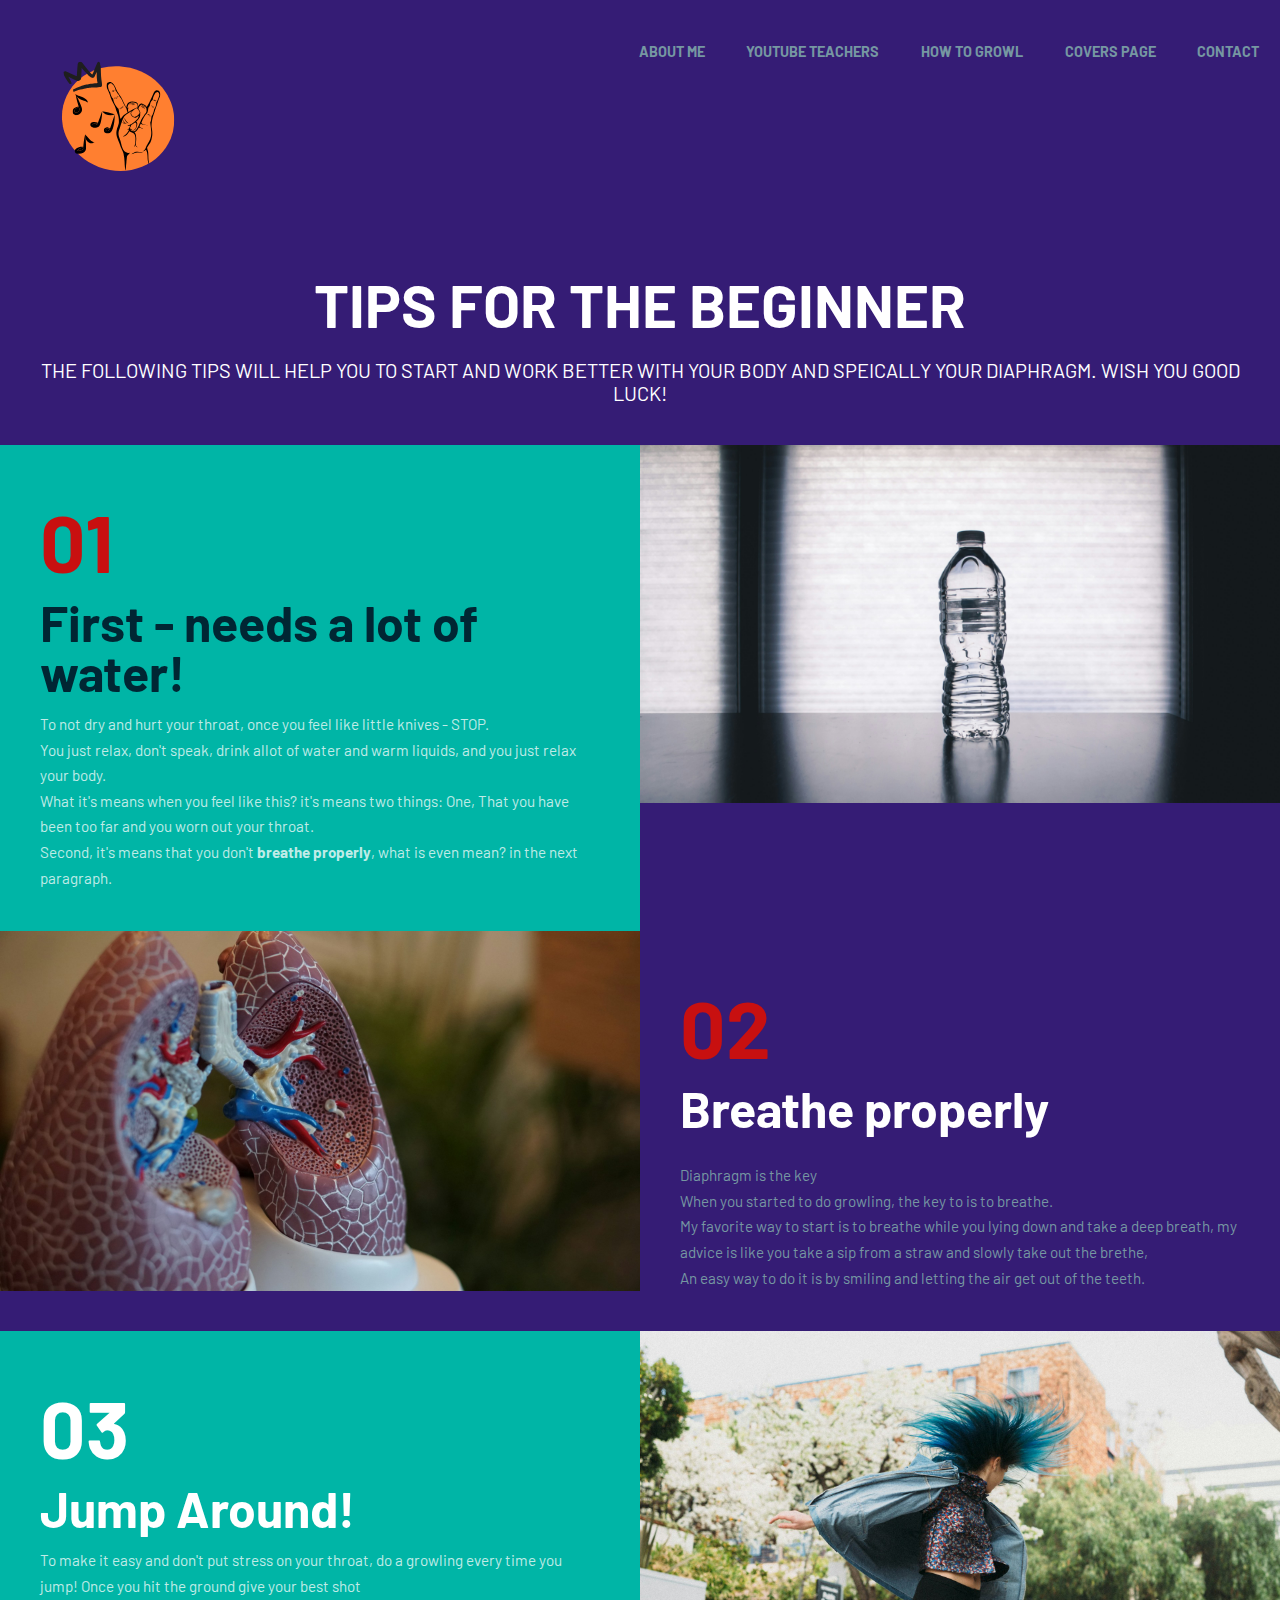
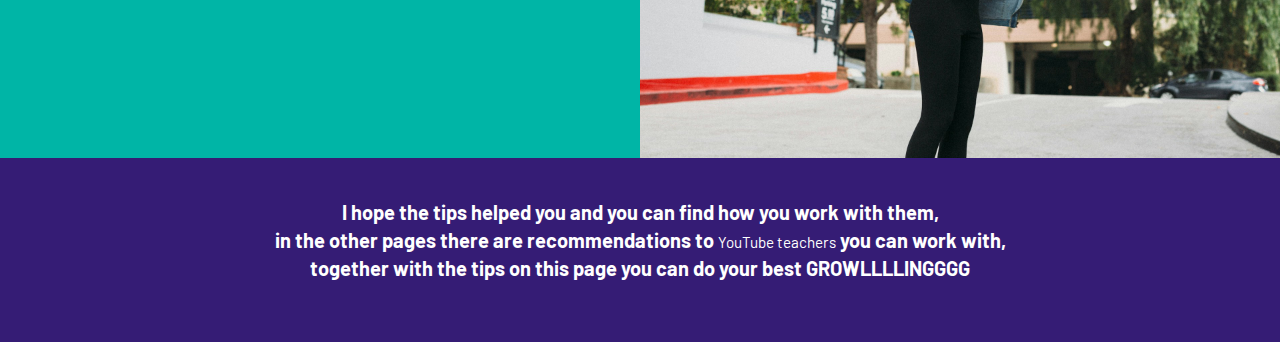
==== commit aaee98bf: "howtogrowl.html" ====
--- a/howtogrowl.html
+++ b/howtogrowl.html
@@ -91,8 +91,8 @@
 
             <p>Diaphragm is the key</p>
             <p>When you started to do growling, the key to is to breathe.<br>
-			My favorite way to start is to breathe why you lying down, take a deep brethe, my advice is like you take a sip from a straw and slowy take out the brethe,<br>
-			easy way to do it it's by smiling and let the air get out from the teeth.</p>
+			My favorite way to start is to breathe while you lying down and take a deep breath, my advice is like you take a sip from a straw and slowly take out the brethe,<br>
+			An easy way to do it is by smiling and letting the air get out of the teeth.</p>
           </div>
         </section> 
         
@@ -104,7 +104,7 @@
             <h2 class="text-size-50 text-line-height-1 text-white"><b>Jump Around!</b></h2>
             
            
-            <p>To make easy and don't pull stress on your throat, do a growling everytime you jump! Once you hit the ground give your best shot</p>
+            <p>To make it easy and don't put stress on your throat, do a growling every time you jump! Once you hit the ground give your best shot</p>
           </div>
           
           <!-- Image-->
@@ -116,7 +116,7 @@
 		<div class="s-12 padding-2x">
           
             <p class="text-size-20 text-white text-center "><b>I hope the tips helped you and you can find how you work with them, <br>
-			in the other pages there are recommendations to YouTube teachers you can work with,<br> together with the tips on this page you can do your best GROWLLLLINGGGG </b> </p>
+			in the other pages there are recommendations to <a href="youtubeteacher.html">YouTube teachers</a> you can work with,<br> together with the tips on this page you can do your best GROWLLLLINGGGG </b> </p>
         
    
       
@@ -129,4 +129,4 @@
         
       
    </body>
-</html>+</html>
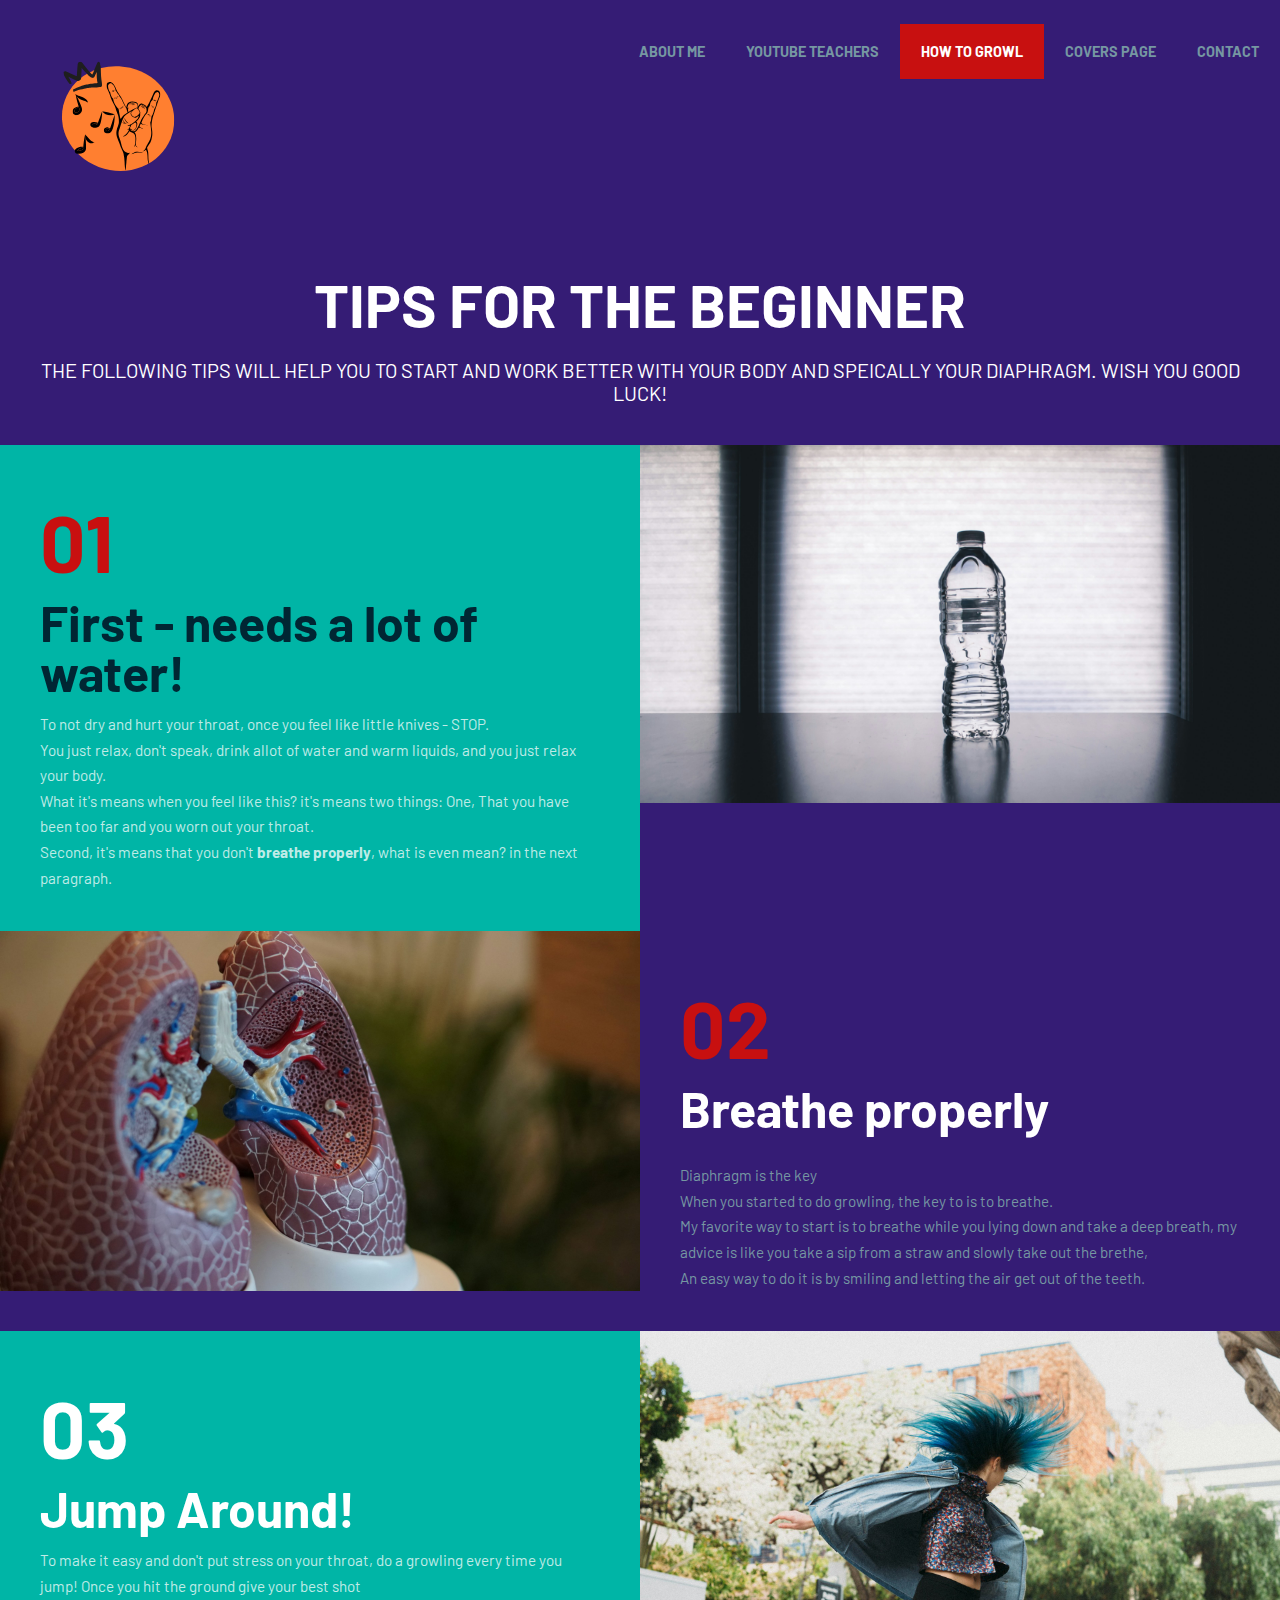
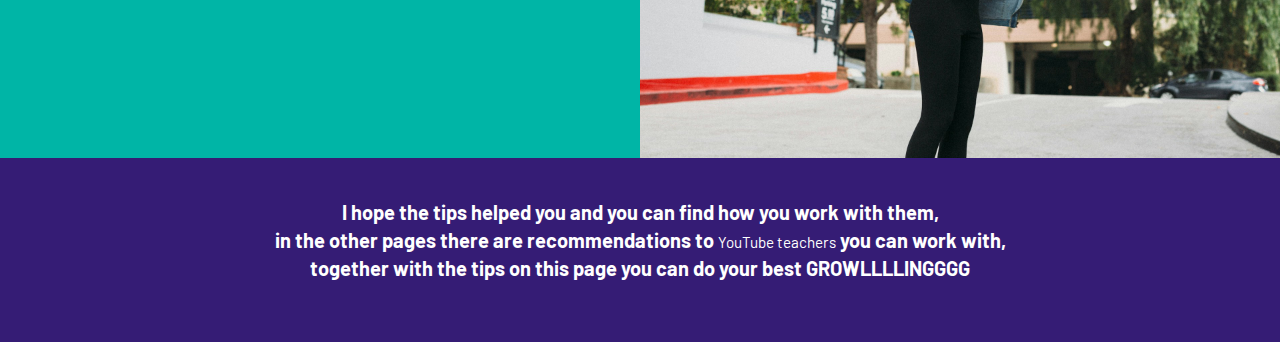
==== commit 5a3a2071: "Update howtogrowl.html" ====
--- a/howtogrowl.html
+++ b/howtogrowl.html
@@ -127,6 +127,8 @@
         <!-- Image-->
         <div class="s-12 l-3 m-row-3 margin-bottom background-image" style="background-image:url(img/img-04.jpg)"></div>
         
-      
+      <script type="text/javascript" src="js/responsee.js"></script>
+      <script type="text/javascript" src="owl-carousel/owl.carousel.js"></script>
+      <script type="text/javascript" src="js/template-scripts.js"></script>
    </body>
 </html>
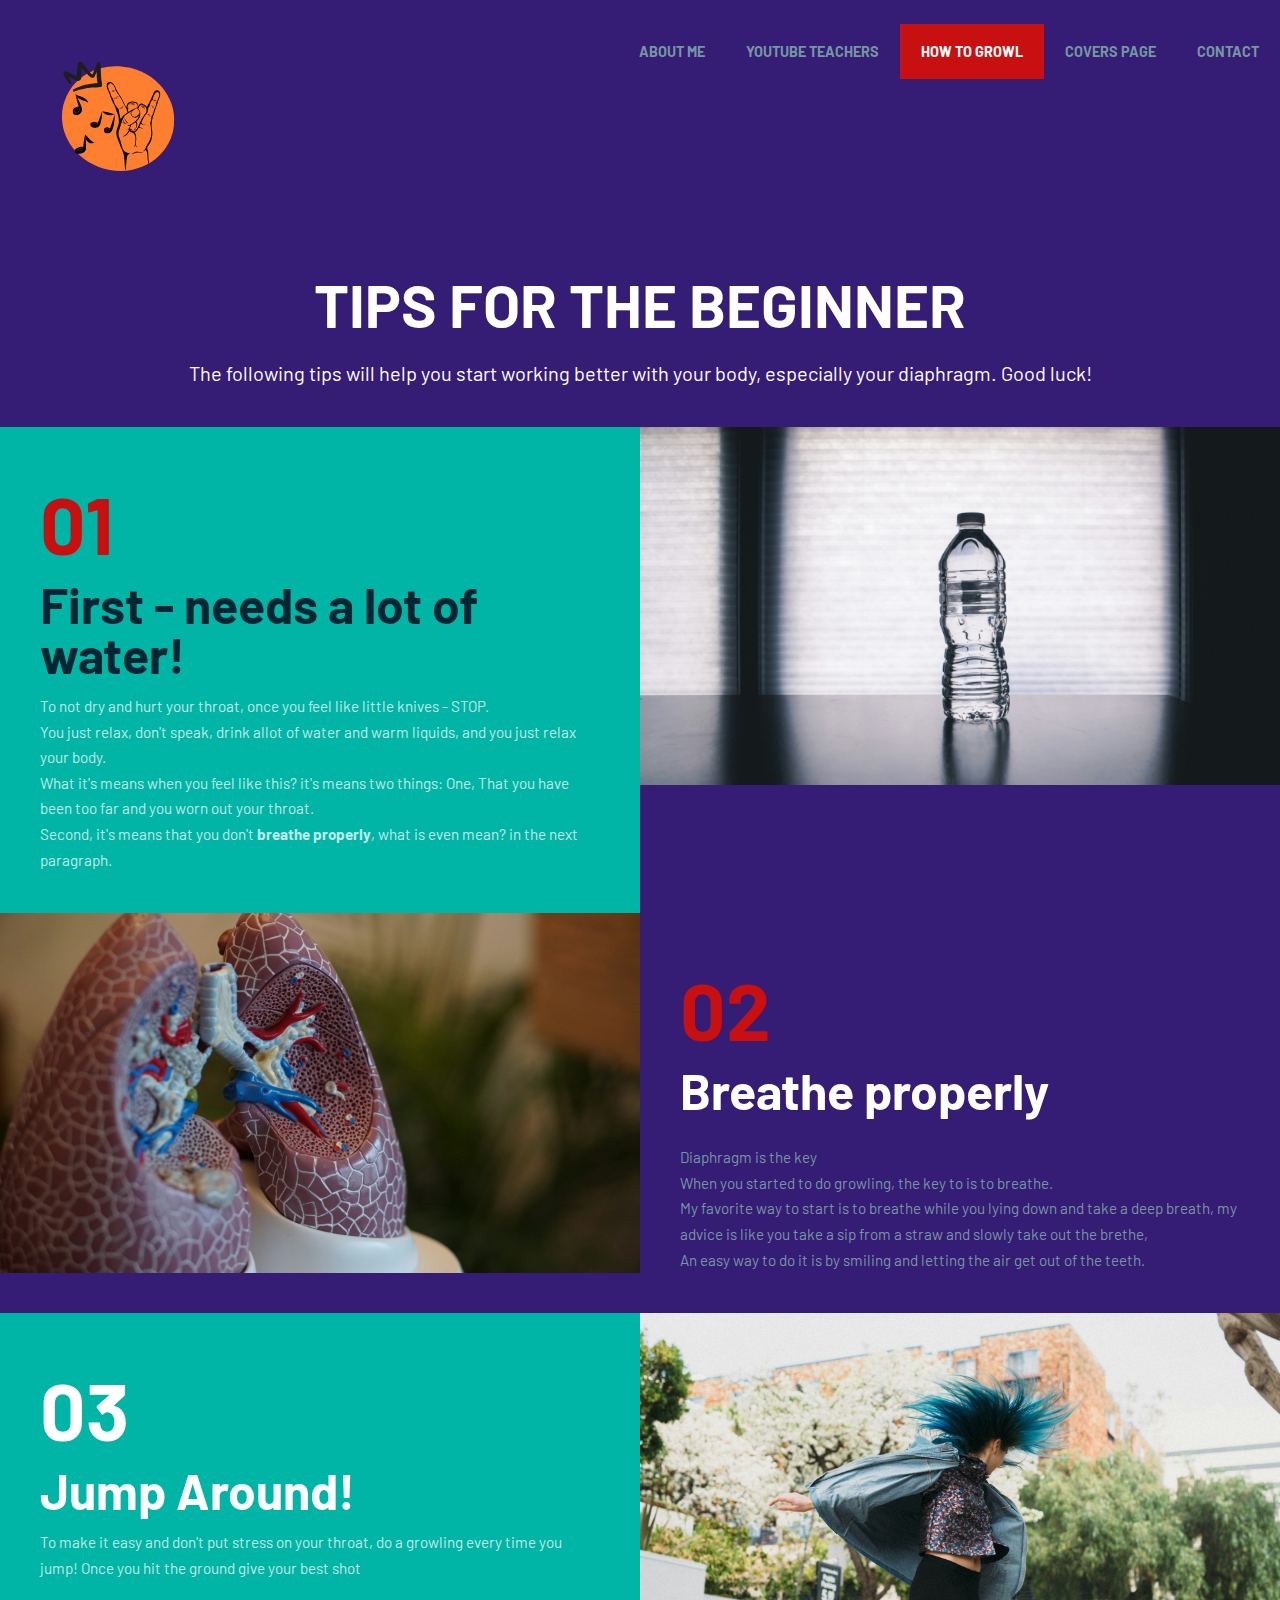
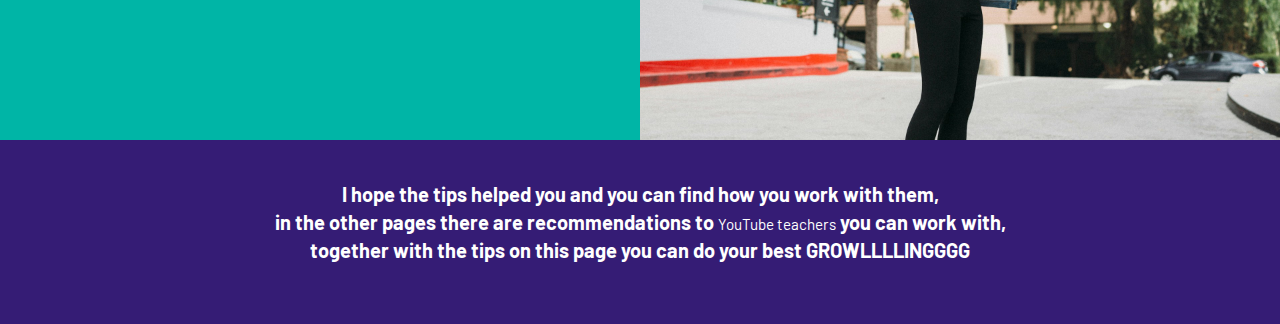
==== commit 642a783d: "Update howtogrowl.html" ====
--- a/howtogrowl.html
+++ b/howtogrowl.html
@@ -56,7 +56,7 @@
         <header class="grid">
         	<div class="s-12 padding-2x">
             <h1 class="text-strong text-white text-center center text-size-60 text-uppercase margin-bottom-20">Tips for the beginner</h1>
-            <p class="text-size-20 text-white text-center center text-uppercase">The following tips will help you to start and work better with your body and speically your diaphragm. Wish you good luck!</p>
+            <p class="text-size-20 text-white text-center center">The following tips will help you start working better with your body, especially your diaphragm. Good luck!</p>
           </div>
         </header>
   
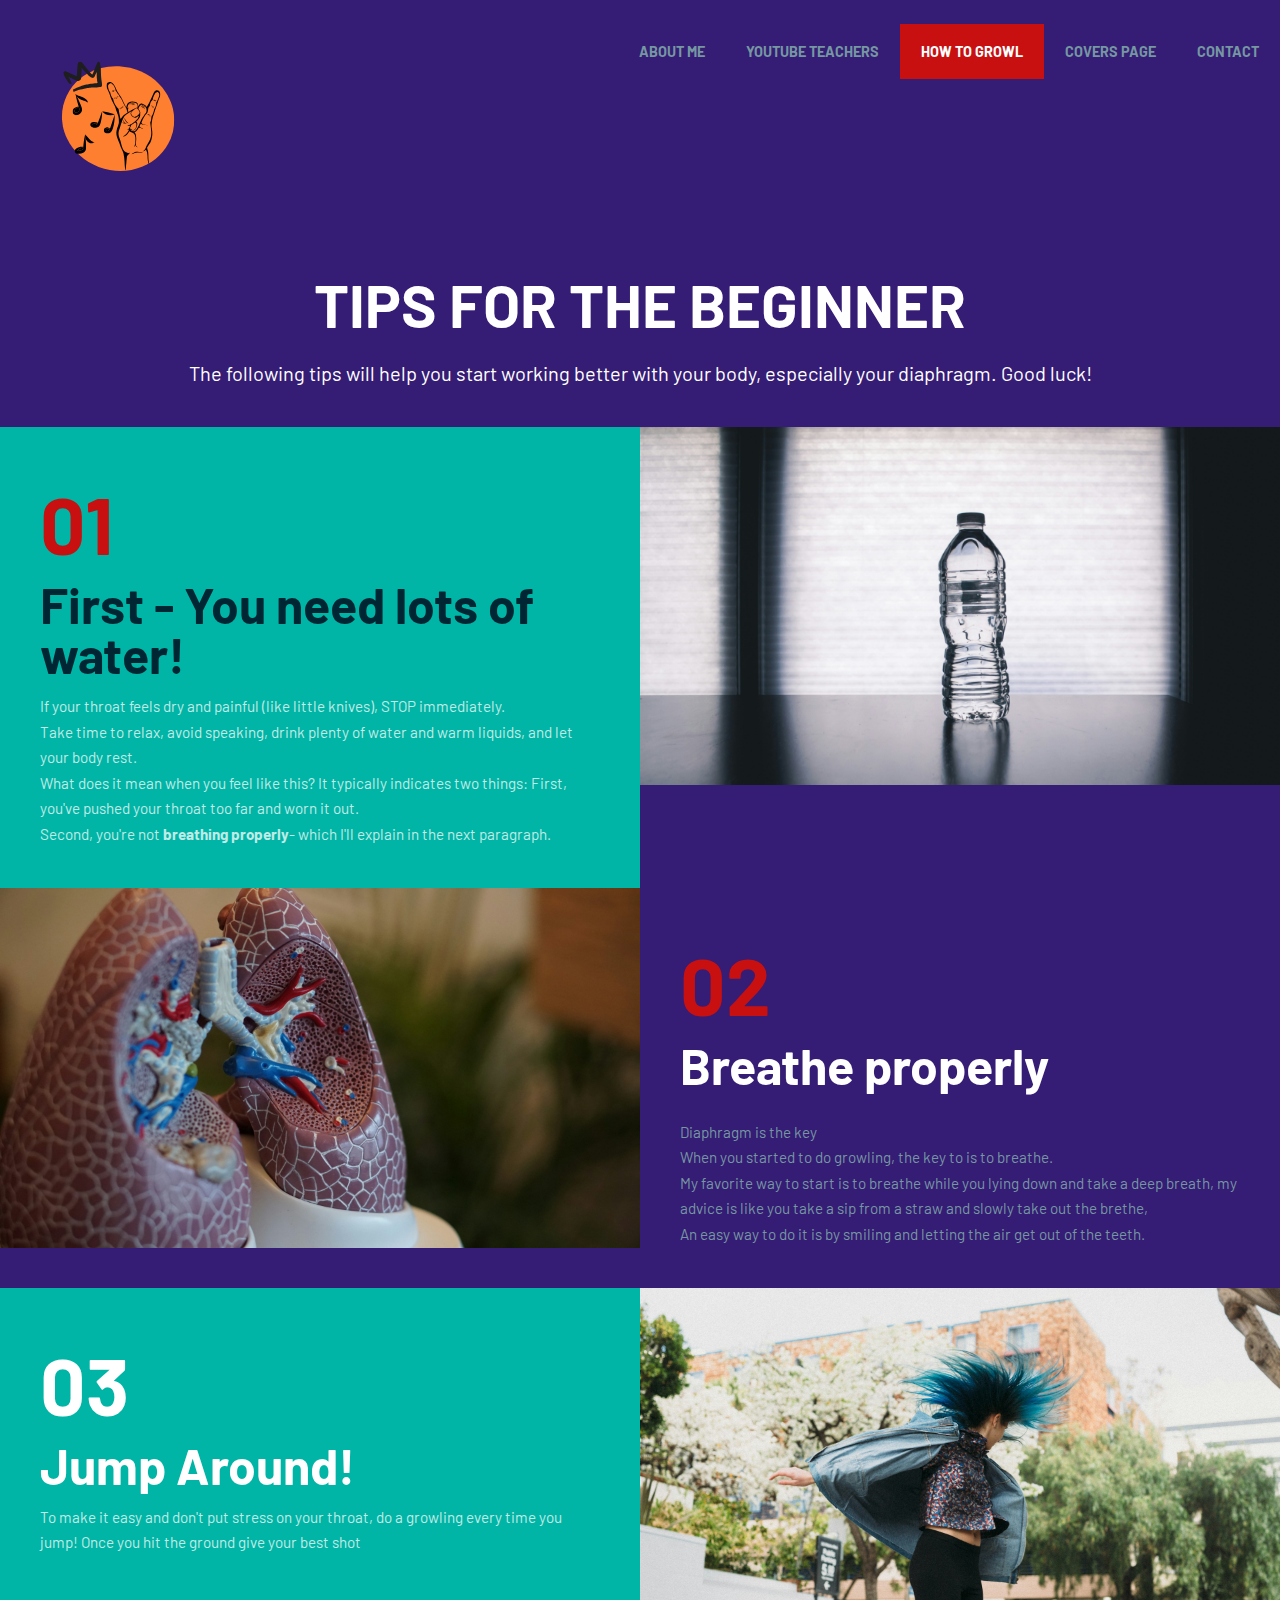
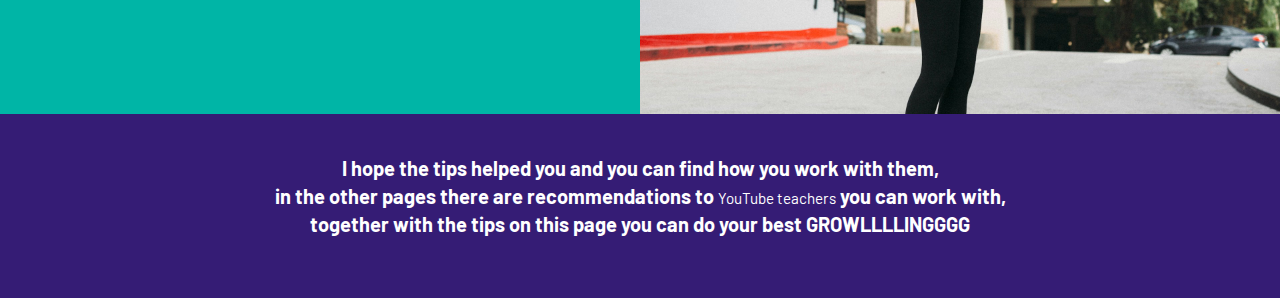
==== commit 3941d03d: "Update howtogrowl.html" ====
--- a/howtogrowl.html
+++ b/howtogrowl.html
@@ -66,12 +66,12 @@
           <div class="m-12 l-6 padding-2x background-aqua">
             <p class="text-strong text-size-80 text-red">01</p>
             
-            <h2 class="text-size-50 text-line-height-1 text-dark"><b>First - needs a lot of water!</b></h2>
+            <h2 class="text-size-50 text-line-height-1 text-dark"><b>First - You need lots of water!</b></h2>
             
-            <p>To not dry and hurt your throat, once you feel like little knives - STOP. <br>
-			You just relax, don't speak, drink allot of water and warm liquids, and you just relax your body.<br>
-			What it's means when you feel like this? it's means two things: One, That you have been too far and you worn out your throat. <br>
-			Second, it's means that you don't <a href="#breathe"><b>breathe properly</b></a>, what is even mean? in the next paragraph.</p>
+            <p>If your throat feels dry and painful (like little knives), STOP immediately. <br>
+			Take time to relax, avoid speaking, drink plenty of water and warm liquids, and let your body rest.<br>
+			What does it mean when you feel like this? It typically indicates two things: First, you've pushed your throat too far and worn it out. <br>
+			Second, you're not <a href="#breathe"><b>breathing properly</b></a>- which I'll explain in the next paragraph.</p>
             <p> </p>
           </div>
           
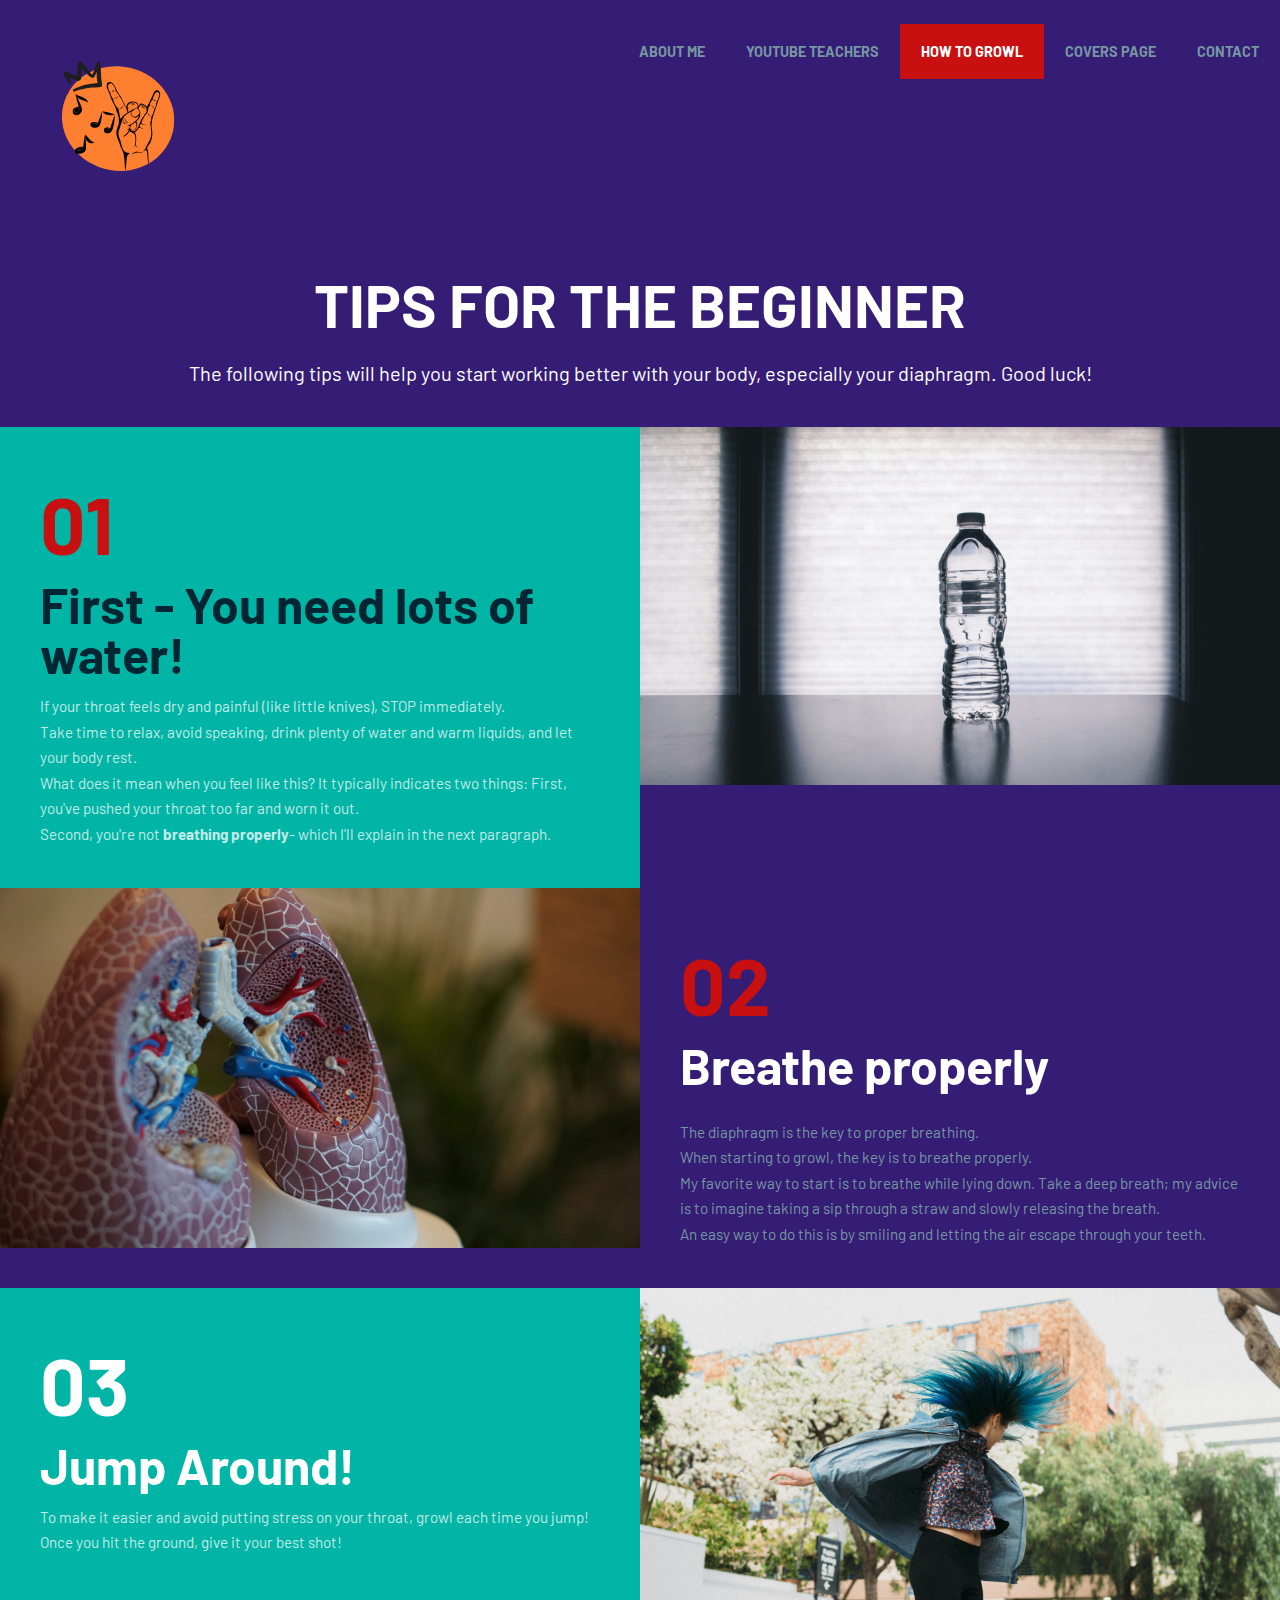
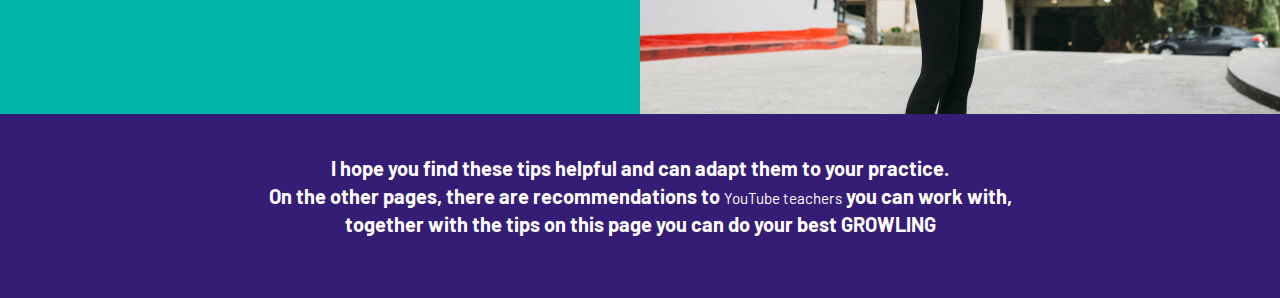
==== commit 59b1d6af: "Update howtogrowl.html" ====
--- a/howtogrowl.html
+++ b/howtogrowl.html
@@ -89,10 +89,10 @@
             
             <h2 class="text-size-50 text-line-height-1 margin-bottom-30 text-white" id="breathe"><b>Breathe properly</b></h2>
 
-            <p>Diaphragm is the key</p>
-            <p>When you started to do growling, the key to is to breathe.<br>
-			My favorite way to start is to breathe while you lying down and take a deep breath, my advice is like you take a sip from a straw and slowly take out the brethe,<br>
-			An easy way to do it is by smiling and letting the air get out of the teeth.</p>
+            <p>The diaphragm is the key to proper breathing.</p>
+            <p>When starting to growl, the key is to breathe properly.<br>
+			My favorite way to start is to breathe while lying down. Take a deep breath; my advice is to imagine taking a sip through a straw and slowly releasing the breath.<br>
+			An easy way to do this is by smiling and letting the air escape through your teeth.</p>
           </div>
         </section> 
         
@@ -104,7 +104,7 @@
             <h2 class="text-size-50 text-line-height-1 text-white"><b>Jump Around!</b></h2>
             
            
-            <p>To make it easy and don't put stress on your throat, do a growling every time you jump! Once you hit the ground give your best shot</p>
+            <p>To make it easier and avoid putting stress on your throat, growl each time you jump! Once you hit the ground, give it your best shot!</p>
           </div>
           
           <!-- Image-->
@@ -115,8 +115,8 @@
 		 
 		<div class="s-12 padding-2x">
           
-            <p class="text-size-20 text-white text-center "><b>I hope the tips helped you and you can find how you work with them, <br>
-			in the other pages there are recommendations to <a href="youtubeteacher.html">YouTube teachers</a> you can work with,<br> together with the tips on this page you can do your best GROWLLLLINGGGG </b> </p>
+            <p class="text-size-20 text-white text-center "><b>I hope you find these tips helpful and can adapt them to your practice.<br>
+			On the other pages, there are recommendations to <a href="youtubeteacher.html">YouTube teachers</a> you can work with,<br> together with the tips on this page you can do your best GROWLING </b> </p>
         
    
       
